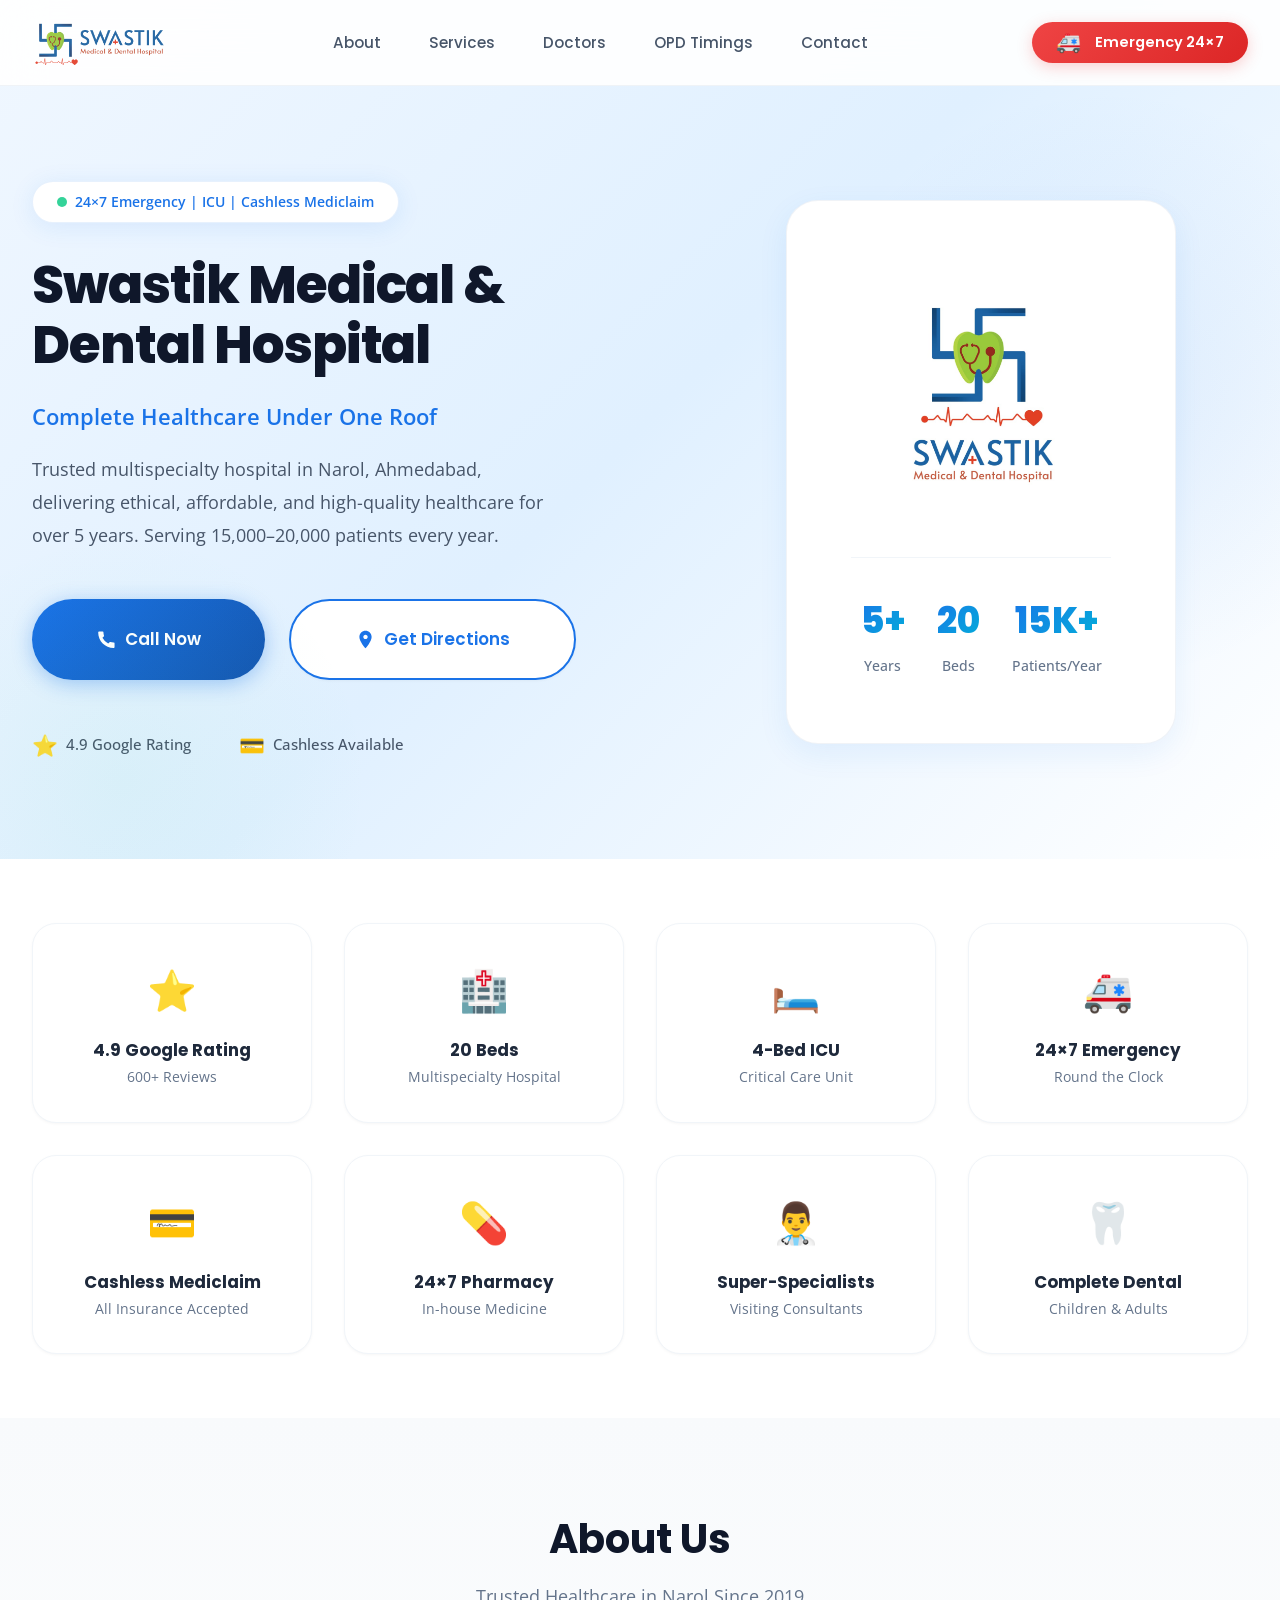
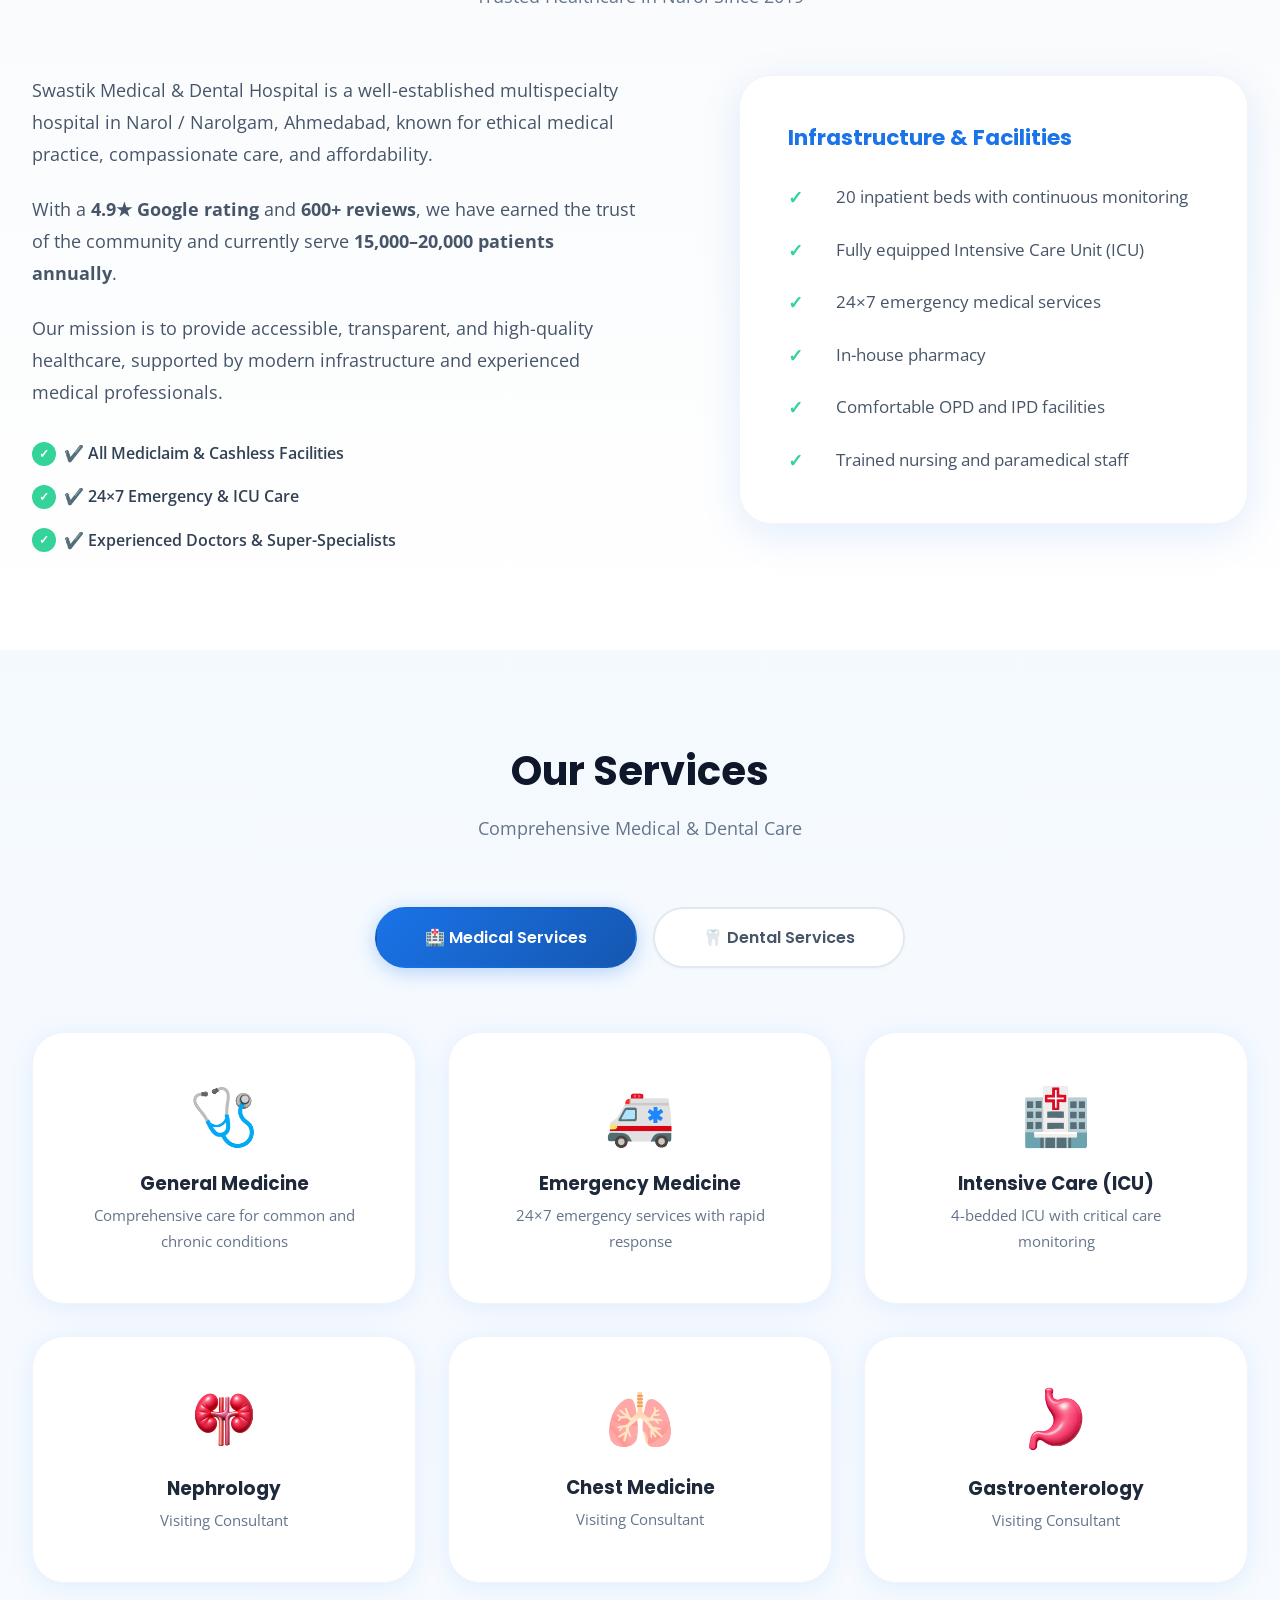
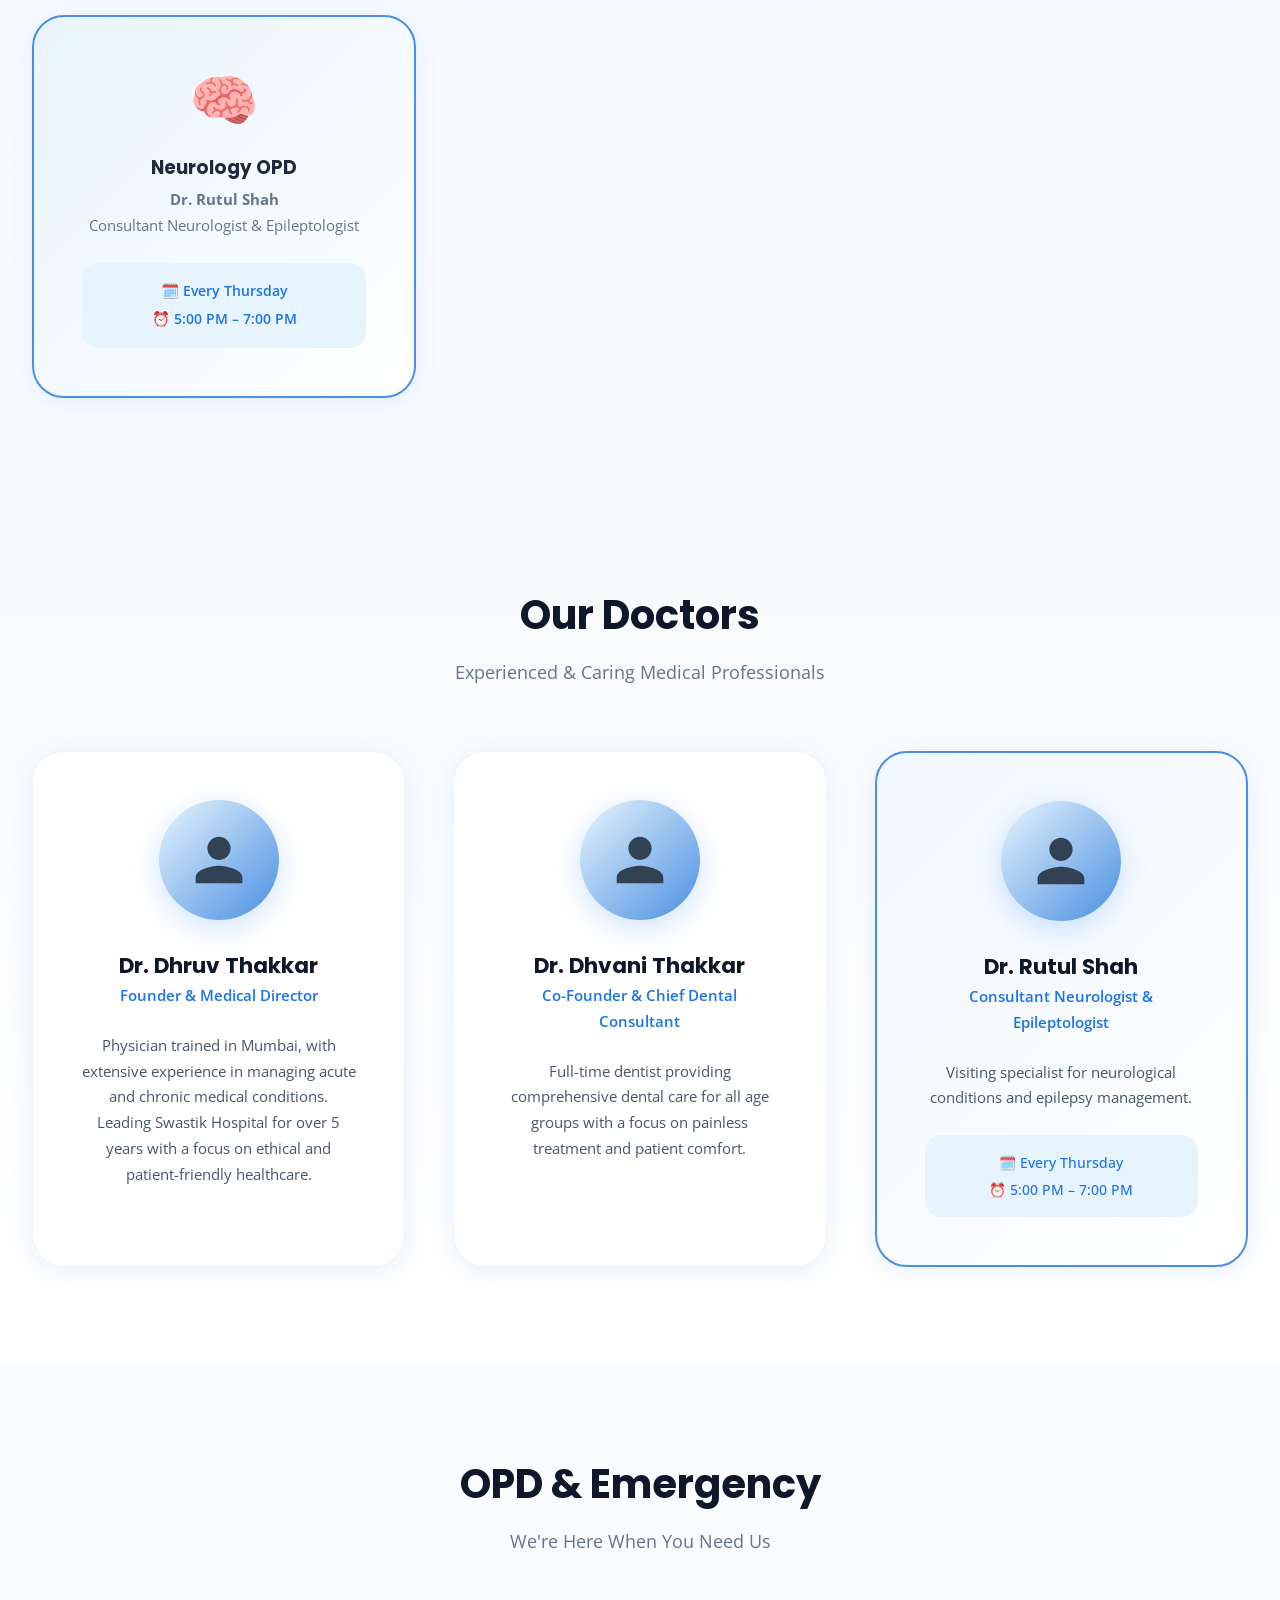
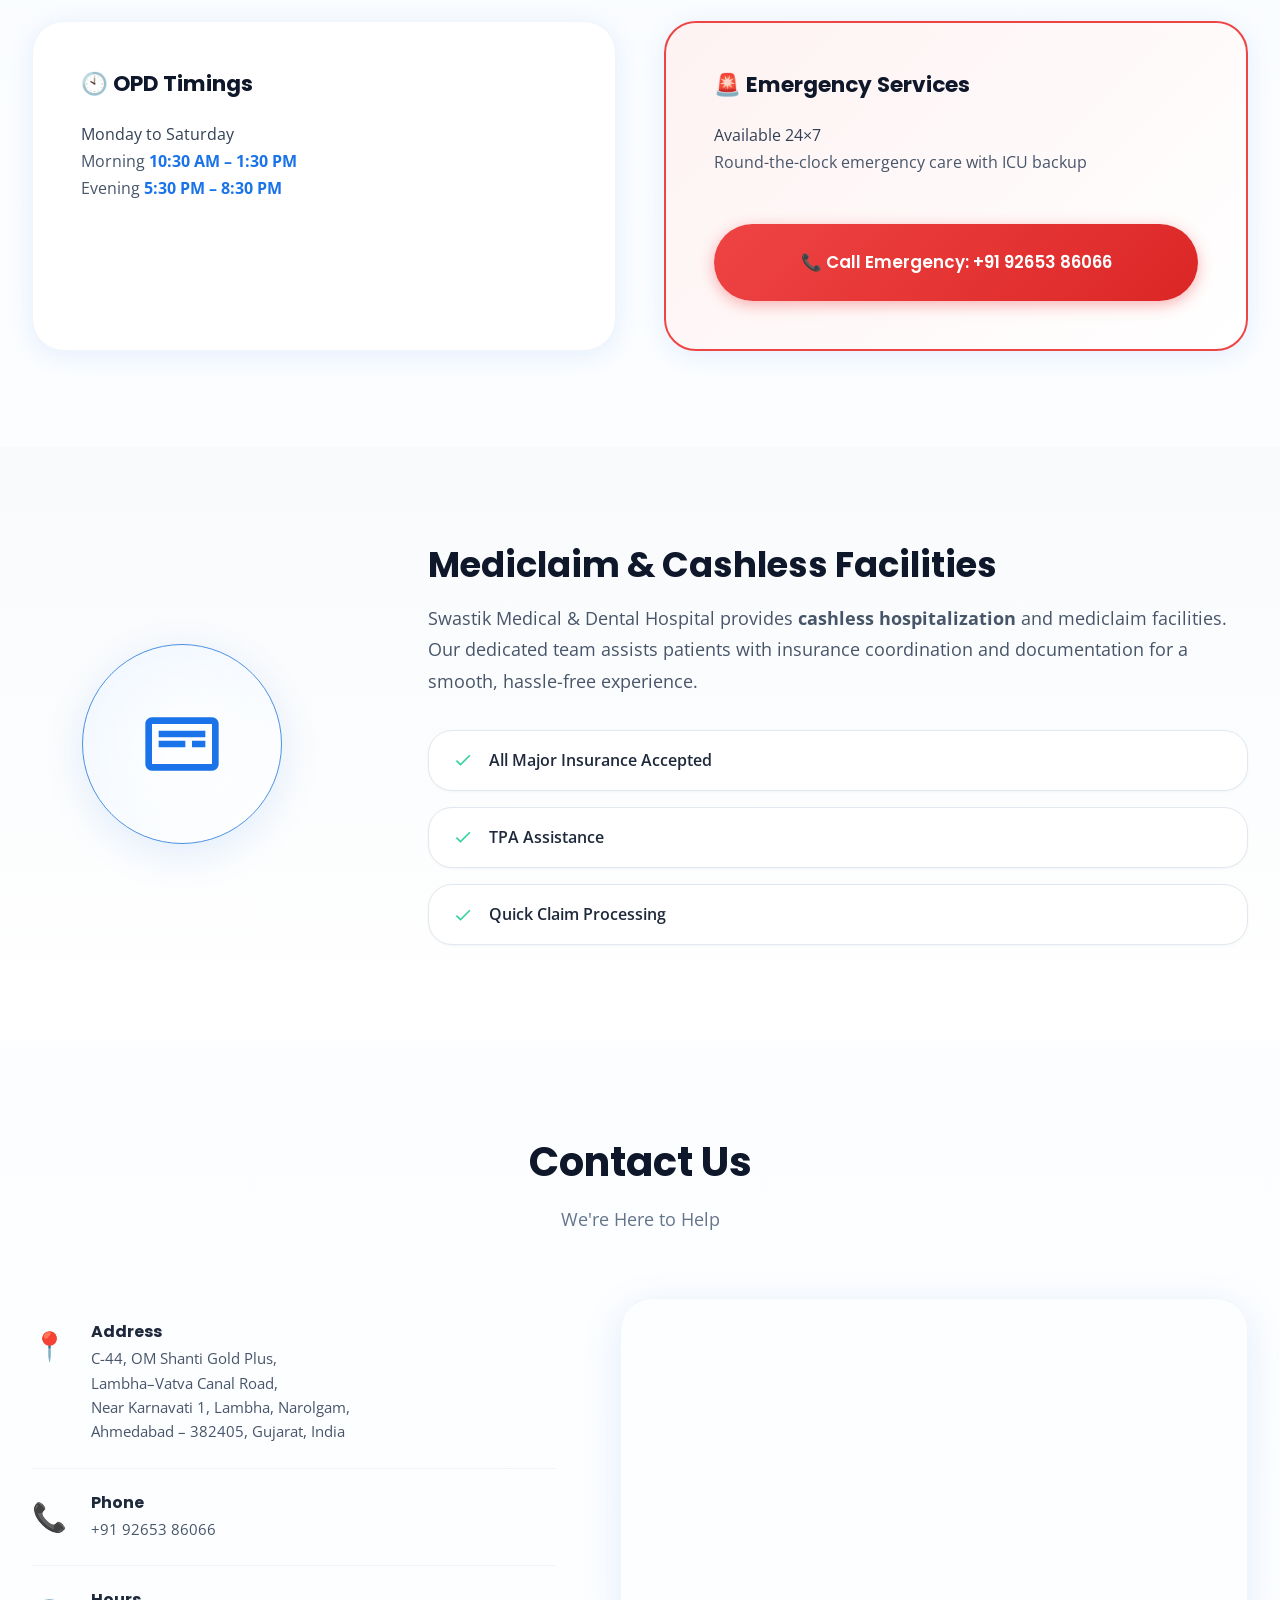
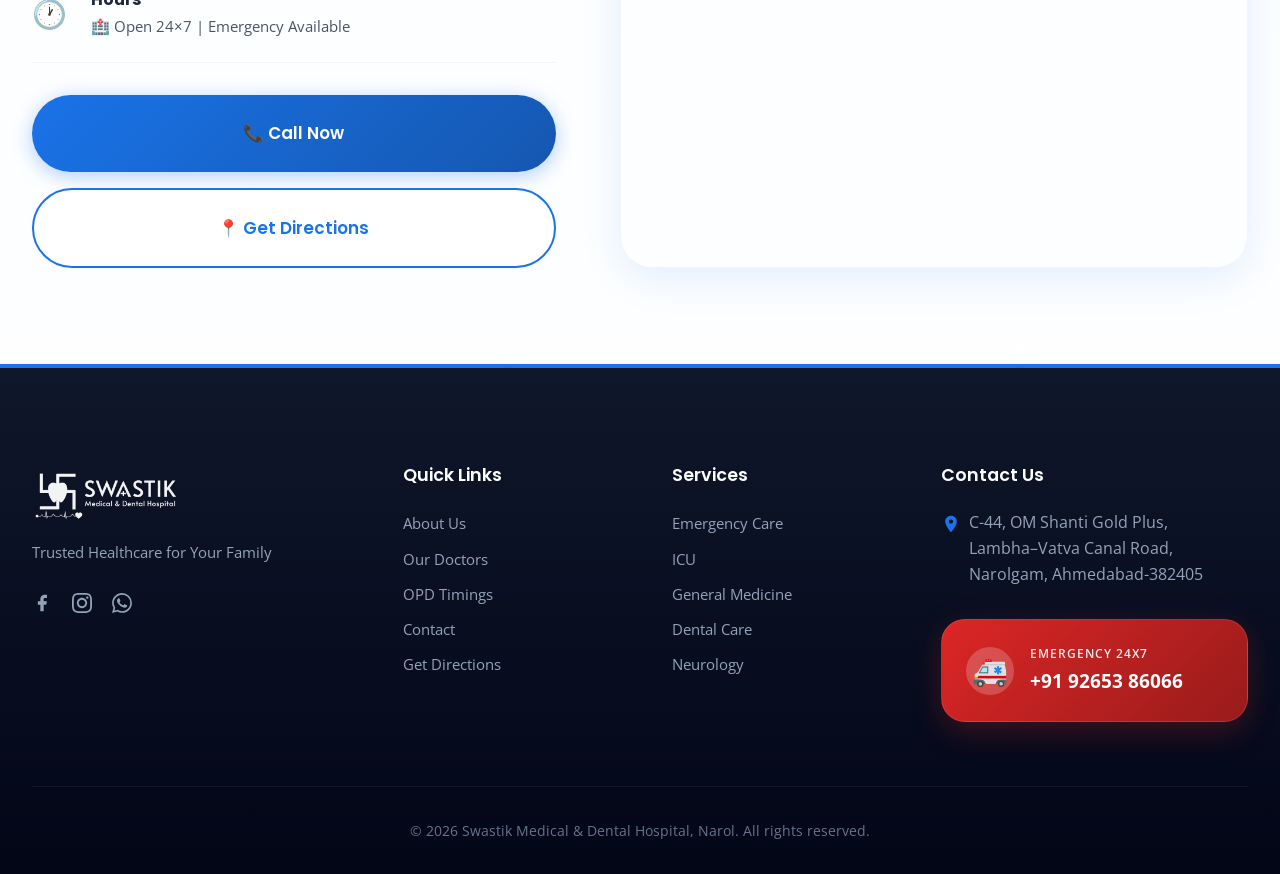
==== index.html @ f1e8c75f "feat: Initial deployment of Swastik Hospital website v1.0" ====
<!DOCTYPE html>
<html lang="en">

<head>
    <meta charset="UTF-8">
    <meta name="viewport" content="width=device-width, initial-scale=1.0, viewport-fit=cover">
    <meta name="description"
        content="Best multispecialty hospital in Narol, Ahmedabad offering 24×7 emergency, ICU, cashless mediclaim, and complete medical & dental services. Call now.">
    <meta name="keywords"
        content="hospital narol, multispecialty hospital ahmedabad, 24x7 emergency narol, ICU narol, dental hospital narol, swastik hospital, best hospital narolgam">
    <meta name="author" content="Swastik Medical & Dental Hospital">
    <meta name="robots" content="index, follow">
    <meta name="theme-color" content="#1E5AA8">
    <link rel="canonical" href="https://swastikhospitalnarol.com/">

    <!-- Open Graph -->
    <meta property="og:type" content="website">
    <meta property="og:url" content="https://swastikhospitalnarol.com/">
    <meta property="og:title" content="Swastik Medical & Dental Hospital Narol | 24×7 Emergency & Cashless Care">
    <meta property="og:description"
        content="Best multispecialty hospital in Narol, Ahmedabad offering 24×7 emergency, ICU, cashless mediclaim, and complete medical & dental services.">
    <meta property="og:image" content="https://swastikhospitalnarol.com/og-image.png">
    <meta property="og:image:width" content="1200">
    <meta property="og:image:height" content="630">
    <meta property="og:site_name" content="Swastik Hospital Narol">
    <meta property="og:locale" content="en_IN">

    <!-- Twitter Card -->
    <meta name="twitter:card" content="summary_large_image">
    <meta name="twitter:title" content="Swastik Medical & Dental Hospital Narol | 24×7 Emergency">
    <meta name="twitter:description"
        content="Trusted multispecialty hospital in Narol with ICU, emergency, dental care & cashless mediclaim.">
    <meta name="twitter:image" content="https://swastikhospitalnarol.com/og-image.png">

    <title>Swastik Medical & Dental Hospital Narol | 24×7 Emergency & Cashless Care</title>

    <!-- Structured Data -->
    <script type="application/ld+json">
    {
        "@context": "https://schema.org",
        "@type": "Hospital",
        "name": "Swastik Medical & Dental Hospital",
        "description": "Trusted multispecialty hospital in Narol, Ahmedabad offering 24×7 emergency, ICU care, and complete medical and dental treatment.",
        "url": "https://swastikhospitalnarol.com",
        "telephone": "+919265386066",
        "address": {
            "@type": "PostalAddress",
            "streetAddress": "C-44, OM Shanti Gold Plus, Lambha–Vatva Canal Road, Near Karnavati 1",
            "addressLocality": "Lambha, Narolgam",
            "addressRegion": "Gujarat",
            "postalCode": "382405",
            "addressCountry": "IN"
        },
        "geo": {
            "@type": "GeoCoordinates",
            "latitude": "22.9833",
            "longitude": "72.6167"
        },
        "openingHoursSpecification": [
            {
                "@type": "OpeningHoursSpecification",
                "dayOfWeek": ["Monday", "Tuesday", "Wednesday", "Thursday", "Friday", "Saturday"],
                "opens": "10:30",
                "closes": "13:30"
            },
            {
                "@type": "OpeningHoursSpecification",
                "dayOfWeek": ["Monday", "Tuesday", "Wednesday", "Thursday", "Friday", "Saturday"],
                "opens": "17:30",
                "closes": "20:30"
            }
        ],
        "medicalSpecialty": ["GeneralMedicine", "EmergencyMedicine", "Dentistry", "Neurology"],
        "aggregateRating": {
            "@type": "AggregateRating",
            "ratingValue": "4.9",
            "reviewCount": "600"
        }
    }
    </script>

    <link rel="preconnect" href="https://fonts.googleapis.com">
    <link rel="preconnect" href="https://fonts.gstatic.com" crossorigin>
    <link
        href="https://fonts.googleapis.com/css2?family=Poppins:wght@400;500;600;700;800&family=Open+Sans:wght@400;500;600&display=swap"
        rel="stylesheet">
    <link rel="stylesheet" href="styles.css">
    <link rel="manifest" href="manifest.json">
    <link rel="icon" type="image/png" href="/logo.png">
    <link rel="apple-touch-icon" href="/logo.png">
</head>

<body>
    <a href="#main-content" class="skip-link">Skip to main content</a>

    <!-- Header -->
    <header class="header" id="header">
        <div class="container header-content">
            <a href="#" class="logo" aria-label="Swastik Hospital Home">
                <img src="logo-transparent.png" alt="Swastik Medical & Dental Hospital" class="logo-img">
            </a>

            <nav class="nav" id="nav" aria-label="Main Navigation">
                <ul class="nav-list">
                    <li><a href="#about" class="nav-link">About</a></li>
                    <li><a href="#services" class="nav-link">Services</a></li>
                    <li><a href="#doctors" class="nav-link">Doctors</a></li>
                    <li><a href="#opd" class="nav-link">OPD Timings</a></li>
                    <li><a href="#contact" class="nav-link">Contact</a></li>
                </ul>
            </nav>

            <div class="header-controls">
                <a href="tel:+919265386066" class="btn btn-emergency-header">
                    <span class="btn-icon">🚑</span> Emergency 24×7
                </a>
                <button class="nav-toggle" aria-label="Menu" aria-expanded="false">
                    <span class="hamburger"></span>
                </button>
            </div>
        </div>
    </header>

    <main id="main-content">
        <!-- Hero Section -->
        <section class="hero">
            <div class="container hero-grid">
                <div class="hero-text-content">
                    <div class="hero-badge">
                        <span class="pulse-dot"></span>
                        <span>24×7 Emergency | ICU | Cashless Mediclaim</span>
                    </div>
                    <h1>Swastik Medical & Dental Hospital</h1>
                    <p class="hero-tagline">Complete Healthcare Under One Roof</p>
                    <p class="hero-lead">Trusted multispecialty hospital in Narol, Ahmedabad, delivering ethical,
                        affordable, and high-quality healthcare for over 5 years. Serving 15,000–20,000 patients every
                        year.</p>

                    <div class="hero-actions">
                        <a href="tel:+919265386066" class="btn btn-primary btn-lg">
                            <svg class="icon-svg" viewBox="0 0 24 24">
                                <path
                                    d="M20.01 15.38c-1.23 0-2.42-.2-3.53-.56a.977.977 0 00-1.01.24l-1.51 1.51a15.09 15.09 0 01-6.59-6.59l1.51-1.51a.977.977 0 00.24-1.01C8.74 6.37 8.54 5.18 8.54 3.95a1 1 0 00-1-1H3.5a1 1 0 00-1 1c0 9.75 7.95 17.7 17.7 17.7a1 1 0 001-1v-4.04a1 1 0 00-1-1.25z" />
                            </svg> Call Now
                        </a>
                        <a href="https://maps.google.com/?q=Swastik+Medical+Dental+Hospital+Narol+Ahmedabad"
                            target="_blank" class="btn btn-outline btn-lg">
                            <svg class="icon-svg" viewBox="0 0 24 24">
                                <path
                                    d="M12 2C8.13 2 5 5.13 5 9c0 5.25 7 13 7 13s7-7.75 7-13c0-3.87-3.13-7-7-7zm0 9.5c-1.38 0-2.5-1.12-2.5-2.5s1.12-2.5 2.5-2.5 2.5 1.12 2.5 2.5-1.12 2.5-2.5 2.5z" />
                            </svg> Get Directions
                        </a>
                    </div>

                    <div class="hero-trust-badges">
                        <div class="trust-badge">
                            <span class="badge-icon">⭐</span>
                            <span class="badge-text">4.9 Google Rating</span>
                        </div>
                        <div class="trust-badge">
                            <span class="badge-icon">💳</span>
                            <span class="badge-text">Cashless Available</span>
                        </div>
                    </div>
                </div>

                <div class="hero-visual">
                    <div class="hero-card">
                        <img src="logo.png" alt="Swastik Hospital Logo" class="hero-logo">
                        <div class="hero-stats">
                            <div class="stat-item">
                                <span class="stat-number">5+</span>
                                <span class="stat-label">Years</span>
                            </div>
                            <div class="stat-item">
                                <span class="stat-number">20</span>
                                <span class="stat-label">Beds</span>
                            </div>
                            <div class="stat-item">
                                <span class="stat-number">15K+</span>
                                <span class="stat-label">Patients/Year</span>
                            </div>
                        </div>
                    </div>
                </div>
            </div>
        </section>

        <!-- Highlights Section -->
        <section class="section highlights-section">
            <div class="container">
                <div class="highlights-grid">
                    <div class="highlight-card">
                        <span class="highlight-icon">⭐</span>
                        <h3>4.9 Google Rating</h3>
                        <p>600+ Reviews</p>
                    </div>
                    <div class="highlight-card">
                        <span class="highlight-icon">🏥</span>
                        <h3>20 Beds</h3>
                        <p>Multispecialty Hospital</p>
                    </div>
                    <div class="highlight-card">
                        <span class="highlight-icon">🛏️</span>
                        <h3>4-Bed ICU</h3>
                        <p>Critical Care Unit</p>
                    </div>
                    <div class="highlight-card">
                        <span class="highlight-icon">🚑</span>
                        <h3>24×7 Emergency</h3>
                        <p>Round the Clock</p>
                    </div>
                    <div class="highlight-card">
                        <span class="highlight-icon">💳</span>
                        <h3>Cashless Mediclaim</h3>
                        <p>All Insurance Accepted</p>
                    </div>
                    <div class="highlight-card">
                        <span class="highlight-icon">💊</span>
                        <h3>24×7 Pharmacy</h3>
                        <p>In-house Medicine</p>
                    </div>
                    <div class="highlight-card">
                        <span class="highlight-icon">👨‍⚕️</span>
                        <h3>Super-Specialists</h3>
                        <p>Visiting Consultants</p>
                    </div>
                    <div class="highlight-card">
                        <span class="highlight-icon">🦷</span>
                        <h3>Complete Dental</h3>
                        <p>Children & Adults</p>
                    </div>
                </div>
            </div>
        </section>

        <!-- About Section -->
        <section id="about" class="section section-alt">
            <div class="container">
                <div class="section-header">
                    <h2>About Us</h2>
                    <p>Trusted Healthcare in Narol Since 2019</p>
                </div>

                <div class="about-content">
                    <div class="about-text">
                        <p>Swastik Medical & Dental Hospital is a well-established multispecialty hospital in Narol /
                            Narolgam, Ahmedabad, known for ethical medical practice, compassionate care, and
                            affordability.</p>
                        <p>With a <strong>4.9★ Google rating</strong> and <strong>600+ reviews</strong>, we have earned
                            the trust of the community and currently serve <strong>15,000–20,000 patients
                                annually</strong>.</p>
                        <p>Our mission is to provide accessible, transparent, and high-quality healthcare, supported by
                            modern infrastructure and experienced medical professionals.</p>

                        <div class="about-checklist">
                            <div class="check-item">✔️ All Mediclaim & Cashless Facilities</div>
                            <div class="check-item">✔️ 24×7 Emergency & ICU Care</div>
                            <div class="check-item">✔️ Experienced Doctors & Super-Specialists</div>
                        </div>
                    </div>

                    <div class="about-facilities">
                        <h3>Infrastructure & Facilities</h3>
                        <ul class="facility-list">
                            <li>20 inpatient beds with continuous monitoring</li>
                            <li>Fully equipped Intensive Care Unit (ICU)</li>
                            <li>24×7 emergency medical services</li>
                            <li>In-house pharmacy</li>
                            <li>Comfortable OPD and IPD facilities</li>
                            <li>Trained nursing and paramedical staff</li>
                        </ul>
                    </div>
                </div>
            </div>
        </section>

        <!-- Services Section -->
        <section id="services" class="section">
            <div class="container">
                <div class="section-header">
                    <h2>Our Services</h2>
                    <p>Comprehensive Medical & Dental Care</p>
                </div>

                <div class="services-tabs">
                    <button class="tab-btn active" data-tab="medical">🏥 Medical Services</button>
                    <button class="tab-btn" data-tab="dental">🦷 Dental Services</button>
                </div>

                <div class="tab-content active" id="medical">
                    <div class="services-grid">
                        <div class="service-card">
                            <span class="service-icon">🩺</span>
                            <h4>General Medicine</h4>
                            <p>Comprehensive care for common and chronic conditions</p>
                        </div>
                        <div class="service-card">
                            <span class="service-icon">🚑</span>
                            <h4>Emergency Medicine</h4>
                            <p>24×7 emergency services with rapid response</p>
                        </div>
                        <div class="service-card">
                            <span class="service-icon">🏥</span>
                            <h4>Intensive Care (ICU)</h4>
                            <p>4-bedded ICU with critical care monitoring</p>
                        </div>
                        <div class="service-card">
                            <span class="service-icon"><img src="assets/kidney.png" alt="Kidney"
                                    class="emoji-icon"></span>
                            <h4>Nephrology</h4>
                            <p>Visiting Consultant</p>
                        </div>
                        <div class="service-card">
                            <span class="service-icon">🫁</span>
                            <h4>Chest Medicine</h4>
                            <p>Visiting Consultant</p>
                        </div>
                        <div class="service-card">
                            <span class="service-icon"><img src="assets/stomach.png" alt="Stomach"
                                    class="emoji-icon"></span>
                            <h4>Gastroenterology</h4>
                            <p>Visiting Consultant</p>
                        </div>
                        <div class="service-card service-card-featured">
                            <span class="service-icon">🧠</span>
                            <h4>Neurology OPD</h4>
                            <p><strong>Dr. Rutul Shah</strong><br>Consultant Neurologist & Epileptologist</p>
                            <div class="service-timing">
                                <span>🗓️ Every Thursday</span>
                                <span>⏰ 5:00 PM – 7:00 PM</span>
                            </div>
                        </div>
                    </div>
                </div>
            </div>
            </div>
            </div>
            </div>

            <div class="tab-content" id="dental">
                <div class="dental-intro">
                    <h3>Complete Dental Care Under One Roof</h3>
                    <p>Led by <strong>Dr. Dhvani Thakkar</strong>, co-owner and full-time dental consultant, we
                        provide comprehensive dental care for pediatric and adult patients.</p>
                </div>
                <div class="services-grid">
                    <div class="service-card">
                        <span class="service-icon">👶</span>
                        <h4>Pediatric Dentistry</h4>
                        <p>Gentle care for children's dental health</p>
                    </div>
                    <div class="service-card">
                        <span class="service-icon">🛡️</span>
                        <h4>Preventive Care</h4>
                        <p>Cleanings, sealants, and fluoride treatments</p>
                    </div>
                    <div class="service-card">
                        <span class="service-icon">🦷</span>
                        <h4>Dental Fillings</h4>
                        <p>Restorations for cavities and damage</p>
                    </div>
                    <div class="service-card">
                        <span class="service-icon">🔧</span>
                        <h4>Root Canal Treatment</h4>
                        <p>Painless endodontic procedures</p>
                    </div>
                    <div class="service-card">
                        <span class="service-icon">✨</span>
                        <h4>Cosmetic Dentistry</h4>
                        <p>Whitening and smile makeovers</p>
                    </div>
                    <div class="service-card">
                        <span class="service-icon">🏥</span>
                        <h4>Oral Surgery</h4>
                        <p>Minor surgical procedures</p>
                    </div>
                </div>
                <p class="dental-note">Our focus is on <strong>painless treatment</strong>, hygiene, and long-term
                    oral health.</p>
            </div>
            </div>
        </section>

        <!-- Doctors Section -->
        <section id="doctors" class="section section-alt">
            <div class="container">
                <div class="section-header">
                    <h2>Our Doctors</h2>
                    <p>Experienced & Caring Medical Professionals</p>
                </div>

                <div class="doctors-grid">
                    <div class="doctor-card">
                        <div class="doctor-avatar">
                            <svg class="icon-svg icon-svg-xl" viewBox="0 0 24 24">
                                <path
                                    d="M12 12c2.21 0 4-1.79 4-4s-1.79-4-4-4-4 1.79-4 4 1.79 4 4 4zm0 2c-2.67 0-8 1.34-8 4v2h16v-2c0-2.66-5.33-4-8-4z" />
                            </svg>
                        </div>
                        <h3>Dr. Dhruv Thakkar</h3>
                        <p class="doctor-role">Founder & Medical Director</p>
                        <p class="doctor-bio">Physician trained in Mumbai, with extensive experience in managing acute
                            and chronic medical conditions. Leading Swastik Hospital for over 5 years with a focus on
                            ethical and patient-friendly healthcare.</p>
                    </div>

                    <div class="doctor-card">
                        <div class="doctor-avatar">
                            <svg class="icon-svg icon-svg-xl" viewBox="0 0 24 24">
                                <path
                                    d="M12 12c2.21 0 4-1.79 4-4s-1.79-4-4-4-4 1.79-4 4 1.79 4 4 4zm0 2c-2.67 0-8 1.34-8 4v2h16v-2c0-2.66-5.33-4-8-4z" />
                            </svg>
                        </div>
                        <h3>Dr. Dhvani Thakkar</h3>
                        <p class="doctor-role">Co-Founder & Chief Dental Consultant</p>
                        <p class="doctor-bio">Full-time dentist providing comprehensive dental care for all age groups
                            with a focus on painless treatment and patient comfort.</p>
                    </div>

                    <div class="doctor-card doctor-card-visiting">
                        <div class="doctor-avatar">
                            <svg class="icon-svg icon-svg-xl" viewBox="0 0 24 24">
                                <path
                                    d="M12 12c2.21 0 4-1.79 4-4s-1.79-4-4-4-4 1.79-4 4 1.79 4 4 4zm0 2c-2.67 0-8 1.34-8 4v2h16v-2c0-2.66-5.33-4-8-4z" />
                            </svg>
                        </div>
                        <h3>Dr. Rutul Shah</h3>
                        <p class="doctor-role">Consultant Neurologist & Epileptologist</p>
                        <p class="doctor-bio">Visiting specialist for neurological conditions and epilepsy management.
                        </p>
                        <div class="doctor-schedule">
                            <span>🗓️ Every Thursday</span>
                            <span>⏰ 5:00 PM – 7:00 PM</span>
                        </div>
                    </div>
                </div>
            </div>
        </section>

        <!-- OPD Timings Section -->
        <section id="opd" class="section">
            <div class="container">
                <div class="section-header">
                    <h2>OPD & Emergency</h2>
                    <p>We're Here When You Need Us</p>
                </div>

                <div class="opd-grid">
                    <div class="opd-card">
                        <h3>🕙 OPD Timings</h3>
                        <p class="opd-days">Monday to Saturday</p>
                        <div class="opd-times">
                            <div class="time-slot">
                                <span class="time-label">Morning</span>
                                <span class="time-value">10:30 AM – 1:30 PM</span>
                            </div>
                            <div class="time-slot">
                                <span class="time-label">Evening</span>
                                <span class="time-value">5:30 PM – 8:30 PM</span>
                            </div>
                        </div>
                    </div>

                    <div class="opd-card emergency-card">
                        <h3>🚨 Emergency Services</h3>
                        <p class="emergency-text">Available 24×7</p>
                        <p class="emergency-note">Round-the-clock emergency care with ICU backup</p>
                        <a href="tel:+919265386066" class="btn btn-emergency btn-full">
                            📞 Call Emergency: +91 92653 86066
                        </a>
                    </div>
                </div>
            </div>
        </section>

        <!-- Mediclaim Section -->
        <section class="section section-alt">
            <div class="container">
                <div class="mediclaim-content">
                    <div class="mediclaim-visual">
                        <div class="mediclaim-icon-large">
                            <svg class="icon-svg" viewBox="0 0 24 24">
                                <path
                                    d="M21 4H3c-1.11 0-2 .89-2 2v12c0 1.11.89 2 2 2h18c1.11 0 2-.89 2-2V6c0-1.11-.89-2-2-2zm0 14H3V6h18v12zm-2-7h-4v2h4v-2zm-6 0H5v2h8v-2zM5 8h14v2H5V8z" />
                            </svg>
                        </div>
                    </div>
                    <div class="mediclaim-info">
                        <h2>Mediclaim & Cashless Facilities</h2>
                        <p>Swastik Medical & Dental Hospital provides <strong>cashless hospitalization</strong> and
                            mediclaim facilities. Our dedicated team assists patients with insurance coordination and
                            documentation for a smooth, hassle-free experience.</p>
                        <div class="mediclaim-badges">
                            <span class="badge">
                                <svg class="icon-svg" viewBox="0 0 24 24">
                                    <path d="M9 16.17L4.83 12l-1.42 1.41L9 19 21 7l-1.41-1.41z" />
                                </svg> All Major Insurance Accepted
                            </span>
                            <span class="badge">
                                <svg class="icon-svg" viewBox="0 0 24 24">
                                    <path d="M9 16.17L4.83 12l-1.42 1.41L9 19 21 7l-1.41-1.41z" />
                                </svg> TPA Assistance
                            </span>
                            <span class="badge">
                                <svg class="icon-svg" viewBox="0 0 24 24">
                                    <path d="M9 16.17L4.83 12l-1.42 1.41L9 19 21 7l-1.41-1.41z" />
                                </svg> Quick Claim Processing
                            </span>
                        </div>
                    </div>
                </div>
            </div>
        </section>

        <!-- Contact Section -->
        <section id="contact" class="section">
            <div class="container">
                <div class="section-header">
                    <h2>Contact Us</h2>
                    <p>We're Here to Help</p>
                </div>

                <div class="contact-grid">
                    <div class="contact-info">
                        <div class="contact-item">
                            <span class="contact-icon">📍</span>
                            <div>
                                <h4>Address</h4>
                                <p>C-44, OM Shanti Gold Plus,<br>
                                    Lambha–Vatva Canal Road,<br>
                                    Near Karnavati 1, Lambha, Narolgam,<br>
                                    Ahmedabad – 382405, Gujarat, India</p>
                            </div>
                        </div>

                        <div class="contact-item">
                            <span class="contact-icon">📞</span>
                            <div>
                                <h4>Phone</h4>
                                <p><a href="tel:+919265386066">+91 92653 86066</a></p>
                            </div>
                        </div>

                        <div class="contact-item">
                            <span class="contact-icon">🕐</span>
                            <div>
                                <h4>Hours</h4>
                                <p>🏥 Open 24×7 | Emergency Available</p>
                            </div>
                        </div>

                        <div class="contact-actions">
                            <a href="tel:+919265386066" class="btn btn-primary btn-lg btn-full">
                                📞 Call Now
                            </a>
                            <a href="https://maps.google.com/?q=Swastik+Medical+Dental+Hospital+Narol+Ahmedabad"
                                target="_blank" class="btn btn-outline btn-lg btn-full">
                                📍 Get Directions
                            </a>
                        </div>
                    </div>

                    <div class="contact-map">
                        <iframe
                            src="https://www.google.com/maps/embed?pb=!1m18!1m12!1m3!1d3673.5!2d72.6167!3d22.9833!2m3!1f0!2f0!3f0!3m2!1i1024!2i768!4f13.1!3m3!1m2!1s0x0%3A0x0!2sSwastik+Medical+Dental+Hospital!5e0!3m2!1sen!2sin!4v1600000000000"
                            width="100%" height="400" style="border:0; border-radius: 16px;" allowfullscreen=""
                            loading="lazy" title="Swastik Hospital Location">
                        </iframe>
                    </div>
                </div>
            </div>
        </section>
    </main>

    <!-- Footer -->
    <footer class="footer">
        <div class="container">
            <div class="footer-content">
                <div class="footer-brand">
                    <img src="logo-transparent.png" alt="Swastik Hospital" class="footer-logo">
                    <p>Trusted Healthcare for Your Family</p>
                    <div class="footer-socials">
                        <a href="#" aria-label="Facebook" class="social-link">
                            <svg class="icon-svg" viewBox="0 0 24 24">
                                <path d="M18 2h-3a5 5 0 00-5 5v3H7v4h3v8h4v-8h3l1-4h-4V7a1 1 0 011-1h3z" />
                            </svg>
                        </a>
                        <a href="#" aria-label="Instagram" class="social-link">
                            <svg class="icon-svg" viewBox="0 0 24 24">
                                <path
                                    d="M12 2.163c3.204 0 3.584.012 4.85.07 3.252.148 4.771 1.691 4.919 4.919.058 1.265.069 1.645.069 4.849 0 3.205-.012 3.584-.069 4.849-.149 3.225-1.664 4.771-4.919 4.919-1.266.058-1.644.07-4.85.07-3.204 0-3.584-.012-4.849-.07-3.26-.149-4.771-1.699-4.919-4.92-.058-1.265-.07-1.644-.07-4.849 0-3.204.013-3.583.07-4.849.149-3.227 1.664-4.771 4.919-4.919 1.266-.057 1.645-.069 4.849-.069zm0-2.163c-3.259 0-3.667.014-4.947.072-4.358.2-6.78 2.618-6.98 6.98-.059 1.281-.073 1.689-.073 4.948 0 3.259.014 3.668.072 4.948.2 4.358 2.618 6.78 6.98 6.98 1.281.058 1.689.072 4.948.072 3.259 0 3.668-.014 4.948-.072 4.354-.2 6.782-2.618 6.979-6.98.059-1.28.073-1.689.073-4.948 0-3.259-.014-3.667-.072-4.947-.196-4.354-2.617-6.78-6.979-6.98-1.281-.059-1.69-.073-4.949-.073zm0 5.838c-3.403 0-6.162 2.759-6.162 6.162s2.759 6.163 6.162 6.163 6.162-2.759 6.162-6.163c0-3.403-2.759-6.162-6.162-6.162zm0 10.162c-2.209 0-4-1.79-4-4 0-2.209 1.791-4 4-4s4 1.791 4 4c0 2.21-1.791 4-4 4zm6.406-11.845c-.796 0-1.441.645-1.441 1.44s.645 1.44 1.441 1.44c.795 0 1.439-.645 1.439-1.44s-.644-1.44-1.439-1.44z" />
                            </svg>
                        </a>
                        <a href="#" aria-label="WhatsApp" class="social-link">
                            <svg class="icon-svg" viewBox="0 0 24 24">
                                <path
                                    d="M17.472 14.382c-.297-.149-1.758-.867-2.03-.967-.273-.099-.471-.148-.67.15-.197.297-.767.966-.94 1.164-.173.199-.347.223-.644.075-.297-.15-1.255-.463-2.39-1.475-.883-.788-1.48-1.761-1.653-2.059-.173-.297-.018-.458.13-.606.134-.133.298-.347.446-.52.149-.174.198-.298.298-.497.099-.198.05-.371-.025-.52-.075-.149-.669-1.612-.916-2.207-.242-.579-.487-.5-.669-.51-.173-.008-.371-.01-.57-.01-.198 0-.52.074-.792.372-.272.297-1.04 1.016-1.04 2.479 0 1.462 1.065 2.875 1.213 3.074.149.198 2.096 3.2 5.077 4.487.709.306 1.262.489 1.694.625.712.227 1.36.195 1.871.118.571-.085 1.758-.719 2.006-1.413.248-.694.248-1.289.173-1.413-.074-.124-.272-.198-.57-.347m-5.421 7.403h-.004a9.87 9.87 0 01-5.031-1.378l-.361-.214-3.741.982.998-3.648-.235-.374a9.86 9.86 0 01-1.51-5.26c.001-5.45 4.436-9.884 9.888-9.884 2.64 0 5.122 1.03 6.988 2.898a9.825 9.825 0 012.893 6.994c-.003 5.45-4.437 9.884-9.885 9.884m8.413-18.297A11.815 11.815 0 0012.05 0C5.495 0 .16 5.335.157 11.892c0 2.096.547 4.142 1.588 5.945L.057 24l6.305-1.654a11.882 11.882 0 005.683 1.448h.005c6.554 0 11.89-5.335 11.893-11.893a11.821 11.821 0 00-3.48-8.413z" />
                            </svg>
                        </a>
                    </div>
                </div>

                <div class="footer-links">
                    <h4 class="footer-heading">Quick Links <span class="accordion-toggle">+</span></h4>
                    <ul class="footer-list">
                        <li><a href="#about">About Us</a></li>
                        <li><a href="#doctors">Our Doctors</a></li>
                        <li><a href="#opd">OPD Timings</a></li>
                        <li><a href="#contact">Contact</a></li>
                        <li><a href="https://maps.google.com/?q=Swastik+Medical+Dental+Hospital+Narol+Ahmedabad"
                                target="_blank">Get Directions</a></li>
                    </ul>
                </div>

                <div class="footer-services">
                    <h4 class="footer-heading">Services <span class="accordion-toggle">+</span></h4>
                    <ul class="footer-list">
                        <li><a href="#opd">Emergency Care</a></li>
                        <li><a href="#about">ICU</a></li>
                        <li><a href="#services">General Medicine</a></li>
                        <li><a href="#services">Dental Care</a></li>
                        <li><a href="#services">Neurology</a></li>
                    </ul>
                </div>

                <div class="footer-contact-col">
                    <h4 class="footer-heading">Contact Us</h4>
                    <address class="footer-address">
                        <svg class="icon-svg" viewBox="0 0 24 24">
                            <path
                                d="M12 2C8.13 2 5 5.13 5 9c0 5.25 7 13 7 13s7-7.75 7-13c0-3.87-3.13-7-7-7zm0 9.5c-1.38 0-2.5-1.12-2.5-2.5s1.12-2.5 2.5-2.5 2.5 1.12 2.5 2.5-1.12 2.5-2.5 2.5z" />
                        </svg>
                        <span>
                            C-44, OM Shanti Gold Plus,<br>
                            Lambha–Vatva Canal Road,<br>
                            Narolgam, Ahmedabad-382405
                        </span>
                    </address>

                    <div class="footer-emergency-card">
                        <div class="emergency-icon-footer">
                            <span style="font-size: 1.8rem;">🚑</span>
                        </div>
                        <div class="emergency-text-footer">
                            <span class="emergency-label">Emergency 24x7</span>
                            <a href="tel:+919265386066" class="emergency-link">+91 92653 86066</a>
                        </div>
                    </div>
                </div>
            </div>

            <div class="footer-bottom">
                <p>© 2026 Swastik Medical & Dental Hospital, Narol. All rights reserved.</p>
            </div>
        </div>
    </footer>

    <!-- Mobile Action Bar -->
    <div class="mobile-actions">
        <div class="action-buttons">
            <a href="tel:+919265386066" class="action-btn action-btn-call">
                <svg class="icon-svg" viewBox="0 0 24 24">
                    <path
                        d="M20.01 15.38c-1.23 0-2.42-.2-3.53-.56a.977.977 0 00-1.01.24l-1.51 1.51a15.09 15.09 0 01-6.59-6.59l1.51-1.51a.977.977 0 00.24-1.01C8.74 6.37 8.54 5.18 8.54 3.95a1 1 0 00-1-1H3.5a1 1 0 00-1 1c0 9.75 7.95 17.7 17.7 17.7a1 1 0 001-1v-4.04a1 1 0 00-1-1.25z" />
                </svg> Call
            </a>
            <a href="https://maps.google.com/?q=Swastik+Medical+Dental+Hospital+Narol+Ahmedabad" target="_blank"
                class="action-btn action-btn-directions">
                <svg class="icon-svg" viewBox="0 0 24 24">
                    <path
                        d="M12 2C8.13 2 5 5.13 5 9c0 5.25 7 13 7 13s7-7.75 7-13c0-3.87-3.13-7-7-7zm0 9.5c-1.38 0-2.5-1.12-2.5-2.5s1.12-2.5 2.5-2.5 2.5 1.12 2.5 2.5-1.12 2.5-2.5 2.5z" />
                </svg> Directions
            </a>
            <a href="tel:+919265386066" class="action-btn action-btn-emergency">
                <span class="icon">🚑</span> Emergency
            </a>
        </div>
    </div>

    <script src="script.js"></script>
</body>

</html>
---- styles.css ----
/* ===== ProHealth-Inspired Design System ===== */
:root {
    /* Primary Colors - Soft Blue Medical Theme */
    --primary: #1A73E8;
    --primary-light: #4A90E2;
    --primary-dark: #1557B0;
    --primary-bg: #E8F4FD;
    --primary-soft: #F0F7FF;

    /* Accent Colors */
    --accent: #00B4D8;
    --accent-green: #34D399;
    --accent-red: #EF4444;
    --accent-orange: #F59E0B;

    /* Neutrals */
    --white: #FFFFFF;
    --gray-50: #F8FAFC;
    --gray-100: #F1F5F9;
    --gray-200: #E2E8F0;
    --gray-300: #CBD5E1;
    --gray-400: #94A3B8;
    --gray-500: #64748B;
    --gray-600: #475569;
    --gray-700: #334155;
    --gray-800: #1E293B;
    --gray-900: #0F172A;

    /* Typography */
    --font-heading: 'Poppins', sans-serif;
    --font-body: 'Open Sans', sans-serif;

    /* Spacing */
    --space-xs: 0.25rem;
    --space-sm: 0.5rem;
    --space-md: 1rem;
    --space-lg: 1.5rem;
    --space-xl: 2rem;
    --space-2xl: 3rem;
    --space-3xl: 4rem;
    --space-4xl: 6rem;

    /* Shadows - Softer, more elegant */
    --shadow-sm: 0 1px 3px rgba(0, 0, 0, 0.04);
    --shadow-md: 0 4px 20px rgba(26, 115, 232, 0.08);
    --shadow-lg: 0 10px 40px rgba(26, 115, 232, 0.12);
    --shadow-xl: 0 20px 60px rgba(26, 115, 232, 0.15);
    --shadow-card: 0 4px 25px rgba(26, 115, 232, 0.1);
    --shadow-hover: 0 12px 40px rgba(26, 115, 232, 0.18);
    --shadow-float: 0 10px 30px rgba(26, 115, 232, 0.08);
    /* Lighter, more premium */

    /* Border Radius - More rounded */
    --radius-sm: 8px;
    --radius-md: 16px;
    --radius-lg: 24px;
    --radius-xl: 32px;
    --radius-full: 9999px;

    /* Transitions */
    --transition-fast: 0.15s ease;
    --transition-base: 0.3s cubic-bezier(0.4, 0, 0.2, 1);
    --transition-slow: 0.5s cubic-bezier(0.4, 0, 0.2, 1);
}

/* ===== Base Reset ===== */
*,
*::before,
*::after {
    box-sizing: border-box;
    margin: 0;
    padding: 0;
}

html {
    scroll-behavior: smooth;
    scroll-padding-top: 100px;
}

body {
    font-family: var(--font-body);
    font-size: 16px;
    line-height: 1.7;
    color: var(--gray-700);
    background: linear-gradient(180deg, var(--primary-soft) 0%, var(--white) 100%);
    -webkit-font-smoothing: antialiased;
    -moz-osx-font-smoothing: grayscale;
}

h1,
h2,
h3,
h4,
h5,
h6 {
    font-family: var(--font-heading);
    font-weight: 700;
    color: var(--gray-900);
    line-height: 1.25;
}

a {
    color: var(--primary);
    text-decoration: none;
    transition: color var(--transition-fast);
}

a:hover {
    color: var(--primary-dark);
}

img {
    max-width: 100%;
    height: auto;
    display: block;
}

/* SVG Icon Utility */
.icon-svg {
    width: 1.25em;
    height: 1.25em;
    fill: currentColor;
    display: inline-block;
    vertical-align: middle;
    flex-shrink: 0;
}

ul {
    list-style: none;
}

/* ===== Utility Classes ===== */
.container {
    width: 100%;
    max-width: 1280px;
    margin: 0 auto;
    padding: 0 var(--space-xl);
}

.skip-link {
    position: absolute;
    top: -100px;
    left: 50%;
    transform: translateX(-50%);
    background: var(--primary);
    color: white;
    padding: var(--space-sm) var(--space-lg);
    border-radius: var(--radius-md);
    z-index: 9999;
}

.skip-link:focus {
    top: var(--space-md);
    color: white;
}

/* ===== Buttons - Modern Pill Style ===== */
.btn {
    display: inline-flex;
    align-items: center;
    justify-content: center;
    gap: var(--space-sm);
    padding: var(--space-md) var(--space-2xl);
    font-family: var(--font-heading);
    font-size: 0.95rem;
    font-weight: 600;
    border: none;
    border-radius: var(--radius-full);
    cursor: pointer;
    transition: all var(--transition-base);
    text-decoration: none;
    position: relative;
    overflow: hidden;
}

.btn::before {
    content: '';
    position: absolute;
    top: 0;
    left: -100%;
    width: 100%;
    height: 100%;
    background: linear-gradient(90deg, transparent, rgba(255, 255, 255, 0.2), transparent);
    transition: left 0.5s;
}

.btn:hover::before {
    left: 100%;
}

.btn-primary {
    background: linear-gradient(135deg, var(--primary) 0%, var(--primary-dark) 100%);
    color: white;
    box-shadow: 0 4px 20px rgba(26, 115, 232, 0.35);
}

.btn-primary:hover {
    transform: translateY(-3px);
    box-shadow: 0 8px 30px rgba(26, 115, 232, 0.45);
    color: white;
}

.btn-outline {
    background: white;
    color: var(--primary);
    border: 2px solid var(--primary);
    box-shadow: var(--shadow-sm);
}

.btn-outline:hover {
    background: var(--primary);
    color: white;
    transform: translateY(-3px);
}

.btn-emergency {
    background: linear-gradient(135deg, var(--accent-red), #DC2626);
    color: white;
    box-shadow: 0 4px 20px rgba(239, 68, 68, 0.35);
}

.btn-emergency:hover {
    transform: translateY(-3px);
    box-shadow: 0 8px 30px rgba(239, 68, 68, 0.45);
    color: white;
}

.btn-lg {
    padding: var(--space-lg) var(--space-3xl);
    font-size: 1.05rem;
}

.btn-full {
    width: 100%;
}

/* ===== Header - Clean & Modern ===== */
.header {
    position: fixed;
    top: 0;
    left: 0;
    right: 0;
    background: rgba(255, 255, 255, 0.9);
    backdrop-filter: blur(20px);
    -webkit-backdrop-filter: blur(20px);
    z-index: 1000;
    border-bottom: 1px solid rgba(226, 232, 240, 0.5);
    transition: all var(--transition-base);
}

.header.scrolled {
    box-shadow: var(--shadow-lg);
    background: rgba(255, 255, 255, 0.98);
}

.header-content {
    display: flex;
    align-items: center;
    justify-content: space-between;
    height: 85px;
}

.logo {
    display: flex;
    align-items: center;
}

.logo-img {
    height: 55px;
    width: auto;
    transition: transform var(--transition-base);
}

.logo:hover .logo-img {
    transform: scale(1.02);
}

.nav-list {
    display: flex;
    gap: var(--space-xl);
}

.nav-link {
    font-family: var(--font-heading);
    font-weight: 500;
    font-size: 0.95rem;
    color: var(--gray-600);
    padding: var(--space-md) var(--space-sm);
    position: relative;
    transition: color var(--transition-base);
}

.nav-link::after {
    content: '';
    position: absolute;
    bottom: 0;
    left: 50%;
    transform: translateX(-50%);
    width: 0;
    height: 3px;
    background: linear-gradient(90deg, var(--primary), var(--accent));
    border-radius: var(--radius-full);
    transition: width var(--transition-base);
}

.nav-link:hover,
.nav-link.active {
    color: var(--primary);
}

.nav-link:hover::after,
.nav-link.active::after {
    width: 30px;
}

.header-controls {
    display: flex;
    align-items: center;
    gap: var(--space-md);
}

.btn-emergency-header {
    background: linear-gradient(135deg, var(--accent-red), #DC2626);
    color: white;
    padding: var(--space-sm) var(--space-lg);
    border-radius: var(--radius-full);
    font-family: var(--font-heading);
    font-weight: 600;
    font-size: 0.9rem;
    display: flex;
    align-items: center;
    gap: var(--space-sm);
    box-shadow: 0 4px 15px rgba(239, 68, 68, 0.25);
    transition: all var(--transition-base);
}

.btn-emergency-header:hover {
    transform: translateY(-2px) scale(1.02);
    box-shadow: 0 6px 25px rgba(239, 68, 68, 0.35);
    color: white;
}

.nav-toggle {
    display: none;
    background: none;
    border: none;
    cursor: pointer;
    padding: var(--space-sm);
}

.hamburger {
    display: block;
    width: 24px;
    height: 2px;
    background: var(--gray-700);
    position: relative;
    transition: all var(--transition-fast);
}

.hamburger::before,
.hamburger::after {
    content: '';
    position: absolute;
    width: 24px;
    height: 2px;
    background: var(--gray-700);
    left: 0;
    transition: all var(--transition-fast);
}

.hamburger::before {
    top: -7px;
}

.hamburger::after {
    bottom: -7px;
}

/* ===== Hero Section - ProHealth Style ===== */
.hero {
    padding: calc(85px + var(--space-4xl)) 0 var(--space-4xl);
    background: linear-gradient(135deg, var(--primary-soft) 0%, #E0F0FF 50%, var(--white) 100%);
    position: relative;
    overflow: hidden;
    min-height: 90vh;
}

.hero::before {
    content: '';
    position: absolute;
    top: 10%;
    right: -10%;
    width: 600px;
    height: 600px;
    background: radial-gradient(circle, rgba(26, 115, 232, 0.08) 0%, transparent 70%);
    pointer-events: none;
}

.hero::after {
    content: '';
    position: absolute;
    bottom: -20%;
    left: -10%;
    width: 500px;
    height: 500px;
    background: radial-gradient(circle, rgba(52, 211, 153, 0.06) 0%, transparent 70%);
    pointer-events: none;
}

.hero-grid {
    display: grid;
    grid-template-columns: 1.1fr 1fr;
    gap: var(--space-4xl);
    align-items: center;
}

.hero-badge {
    display: inline-flex;
    align-items: center;
    gap: var(--space-sm);
    background: white;
    padding: var(--space-sm) var(--space-lg);
    border-radius: var(--radius-full);
    font-size: 0.9rem;
    font-weight: 600;
    color: var(--primary);
    box-shadow: var(--shadow-card);
    margin-bottom: var(--space-xl);
    border: 1px solid rgba(26, 115, 232, 0.1);
}

.pulse-dot {
    width: 10px;
    height: 10px;
    background: var(--accent-green);
    border-radius: 50%;
    animation: pulse 2s infinite;
    box-shadow: 0 0 0 0 rgba(52, 211, 153, 0.5);
}

@keyframes pulse {
    0% {
        transform: scale(1);
        box-shadow: 0 0 0 0 rgba(52, 211, 153, 0.5);
    }

    70% {
        transform: scale(1.1);
        box-shadow: 0 0 0 10px rgba(52, 211, 153, 0);
    }

    100% {
        transform: scale(1);
        box-shadow: 0 0 0 0 rgba(52, 211, 153, 0);
    }
}

.hero h1 {
    font-size: 3.25rem;
    font-weight: 800;
    color: var(--gray-900);
    margin-bottom: var(--space-lg);
    line-height: 1.15;
    letter-spacing: -0.02em;
}

.hero h1 span {
    color: var(--primary);
}

.hero-tagline {
    font-size: 1.35rem;
    color: var(--primary);
    font-weight: 600;
    margin-bottom: var(--space-md);
}

.hero-lead {
    font-size: 1.15rem;
    color: var(--gray-600);
    margin-bottom: var(--space-2xl);
    max-width: 520px;
    line-height: 1.8;
}

.hero-actions {
    display: flex;
    gap: var(--space-lg);
    margin-bottom: var(--space-2xl);
}

.hero-trust-badges {
    display: flex;
    gap: var(--space-2xl);
}

.trust-badge {
    display: flex;
    align-items: center;
    gap: var(--space-sm);
    font-size: 0.95rem;
    color: var(--gray-600);
    font-weight: 500;
}

.badge-icon {
    font-size: 1.3rem;
}

.hero-visual {
    display: flex;
    justify-content: center;
    position: relative;
}

.hero-card {
    background: white;
    border-radius: var(--radius-xl);
    padding: var(--space-3xl);
    box-shadow: var(--shadow-float);
    text-align: center;
    position: relative;
    border: 1px solid rgba(226, 232, 240, 0.5);
}

.hero-card::before {
    content: '';
    position: absolute;
    top: -2px;
    left: -2px;
    right: -2px;
    bottom: -2px;
    background: linear-gradient(135deg, rgba(26, 115, 232, 0.2), rgba(52, 211, 153, 0.2));
    border-radius: var(--radius-xl);
    z-index: -1;
    opacity: 0;
    transition: opacity var(--transition-base);
}

.hero-card:hover::before {
    opacity: 1;
}

.hero-logo {
    width: 260px;
    height: auto;
    margin: 0 auto var(--space-xl);
}

.hero-stats {
    display: flex;
    gap: var(--space-xl);
    justify-content: center;
    padding-top: var(--space-xl);
    border-top: 1px solid var(--gray-100);
}

.stat-item {
    text-align: center;
}

.stat-number {
    display: block;
    font-family: var(--font-heading);
    font-size: 2.25rem;
    font-weight: 800;
    background: linear-gradient(135deg, var(--primary), var(--accent));
    -webkit-background-clip: text;
    -webkit-text-fill-color: transparent;
    background-clip: text;
}

.stat-label {
    font-size: 0.85rem;
    color: var(--gray-500);
    font-weight: 500;
}

/* ===== Sections ===== */
.section {
    padding: var(--space-4xl) 0;
    position: relative;
}

.section-alt {
    background: linear-gradient(180deg, var(--gray-50) 0%, var(--white) 100%);
}

.section-blue {
    background: linear-gradient(135deg, var(--primary-soft) 0%, #E0F0FF 100%);
}

.section-header {
    text-align: center;
    margin-bottom: var(--space-3xl);
}

.section-label {
    display: inline-block;
    font-size: 0.85rem;
    font-weight: 700;
    color: var(--primary);
    text-transform: uppercase;
    letter-spacing: 0.1em;
    margin-bottom: var(--space-md);
    background: var(--primary-bg);
    padding: var(--space-sm) var(--space-lg);
    border-radius: var(--radius-full);
}

.section-header h2 {
    font-size: 2.5rem;
    margin-bottom: var(--space-md);
    color: var(--gray-900);
}

.section-header p {
    font-size: 1.15rem;
    color: var(--gray-500);
    max-width: 600px;
    margin: 0 auto;
}

/* ===== Highlights Section - Floating Cards ===== */
.highlights-section {
    background: var(--white);
    padding: var(--space-3xl) 0;
    position: relative;
}

.highlights-grid {
    display: grid;
    grid-template-columns: repeat(4, 1fr);
    gap: var(--space-xl);
}

.highlight-card {
    background: white;
    padding: var(--space-xl);
    border-radius: var(--radius-lg);
    text-align: center;
    transition: all var(--transition-base);
    border: 1px solid var(--gray-100);
    box-shadow: var(--shadow-sm);
    position: relative;
    overflow: hidden;
}

.highlight-card::before {
    content: '';
    position: absolute;
    top: 0;
    left: 0;
    width: 100%;
    height: 4px;
    background: linear-gradient(90deg, var(--primary), var(--accent));
    opacity: 0;
    transition: opacity var(--transition-base);
}

.highlight-card:hover {
    transform: translateY(-8px);
    box-shadow: var(--shadow-hover);
    border-color: var(--primary-light);
}

.highlight-card:hover::before {
    opacity: 1;
}

.highlight-icon {
    font-size: 2.5rem;
    display: block;
    margin-bottom: var(--space-md);
}

.highlight-card h3 {
    font-size: 1.05rem;
    font-weight: 700;
    margin-bottom: var(--space-xs);
    color: var(--gray-800);
}

.highlight-card p {
    font-size: 0.9rem;
    color: var(--gray-500);
}

/* ===== About Section ===== */
.about-content {
    display: grid;
    grid-template-columns: 1.2fr 1fr;
    gap: var(--space-4xl);
    align-items: start;
}

.about-text p {
    margin-bottom: var(--space-lg);
    font-size: 1.1rem;
    line-height: 1.8;
    color: var(--gray-600);
}

.about-checklist {
    display: flex;
    flex-direction: column;
    gap: var(--space-md);
    margin-top: var(--space-xl);
}

.check-item {
    font-weight: 600;
    color: var(--gray-700);
    display: flex;
    align-items: center;
    gap: var(--space-sm);
}

.check-item::before {
    content: '✓';
    display: inline-flex;
    align-items: center;
    justify-content: center;
    width: 24px;
    height: 24px;
    background: var(--accent-green);
    color: white;
    border-radius: 50%;
    font-size: 0.75rem;
    font-weight: 700;
}

.about-facilities {
    background: white;
    padding: var(--space-2xl);
    border-radius: var(--radius-xl);
    box-shadow: var(--shadow-lg);
    border: 1px solid var(--gray-100);
}

.about-facilities h3 {
    font-size: 1.35rem;
    margin-bottom: var(--space-xl);
    color: var(--primary);
}

.facility-list {
    display: flex;
    flex-direction: column;
    gap: var(--space-lg);
}

.facility-list li {
    position: relative;
    padding-left: var(--space-2xl);
    color: var(--gray-600);
    font-size: 1.05rem;
}

.facility-list li::before {
    content: '✓';
    position: absolute;
    left: 0;
    color: var(--accent-green);
    font-weight: 700;
    font-size: 1.1rem;
}

/* ===== Services Section ===== */
.services-tabs {
    display: flex;
    justify-content: center;
    gap: var(--space-md);
    margin-bottom: var(--space-3xl);
}

.tab-btn {
    padding: var(--space-md) var(--space-2xl);
    background: white;
    border: 2px solid var(--gray-200);
    border-radius: var(--radius-full);
    font-family: var(--font-heading);
    font-weight: 600;
    font-size: 1rem;
    color: var(--gray-600);
    cursor: pointer;
    transition: all var(--transition-base);
    box-shadow: var(--shadow-sm);
}

.tab-btn:hover {
    border-color: var(--primary);
    color: var(--primary);
    transform: translateY(-2px);
}

.tab-btn.active {
    background: linear-gradient(135deg, var(--primary), var(--primary-dark));
    color: white;
    border-color: transparent;
    box-shadow: 0 4px 20px rgba(26, 115, 232, 0.3);
}

.tab-content {
    display: none;
}

.tab-content.active {
    display: block;
    animation: fadeIn 0.25s ease;
    /* Faster animation */
}

@keyframes fadeIn {
    from {
        opacity: 0;
        transform: translateY(15px);
    }

    to {
        opacity: 1;
        transform: translateY(0);
    }
}

.services-grid {
    display: grid;
    grid-template-columns: repeat(3, 1fr);
    gap: var(--space-xl);
}

.service-card {
    background: white;
    padding: var(--space-2xl);
    border-radius: var(--radius-xl);
    text-align: center;
    box-shadow: var(--shadow-card);
    border: 1px solid var(--gray-100);
    transition: all var(--transition-base);
    position: relative;
    overflow: hidden;
}

.service-card:hover {
    transform: translateY(-8px);
    box-shadow: var(--shadow-hover);
}

.service-icon {
    font-size: 3rem;
    display: block;
    margin-bottom: var(--space-lg);
}

.service-card h4 {
    font-size: 1.15rem;
    margin-bottom: var(--space-sm);
    color: var(--gray-800);
}

.service-card p {
    font-size: 0.95rem;
    color: var(--gray-500);
    line-height: 1.7;
}

.service-card-featured {
    background: linear-gradient(135deg, var(--primary-bg), white);
    border: 2px solid var(--primary-light);
}

.service-timing {
    display: flex;
    flex-direction: column;
    gap: var(--space-xs);
    margin-top: var(--space-lg);
    font-size: 0.9rem;
    color: var(--primary);
    font-weight: 600;
    background: var(--primary-bg);
    padding: var(--space-md);
    border-radius: var(--radius-md);
}

.dental-intro {
    text-align: center;
    max-width: 650px;
    margin: 0 auto var(--space-3xl);
}

.dental-intro h3 {
    font-size: 1.6rem;
    margin-bottom: var(--space-lg);
}

.dental-note {
    text-align: center;
    margin-top: var(--space-2xl);
    color: var(--gray-600);
    font-size: 1.05rem;
}

/* ===== Doctors Section ===== */
.doctors-grid {
    display: grid;
    grid-template-columns: repeat(3, 1fr);
    gap: var(--space-2xl);
}

.doctor-card {
    background: white;
    padding: var(--space-2xl);
    border-radius: var(--radius-xl);
    text-align: center;
    box-shadow: var(--shadow-card);
    transition: all var(--transition-base);
    border: 1px solid var(--gray-100);
    position: relative;
    overflow: hidden;
}

.doctor-card::before {
    content: '';
    position: absolute;
    top: 0;
    left: 0;
    right: 0;
    height: 5px;
    background: linear-gradient(90deg, var(--primary), var(--accent));
    opacity: 0;
    transition: opacity var(--transition-base);
}

.doctor-card:hover {
    transform: translateY(-10px);
    box-shadow: var(--shadow-hover);
}

.doctor-card:hover::before {
    opacity: 1;
}

.doctor-avatar {
    width: 120px;
    height: 120px;
    background: linear-gradient(135deg, var(--primary-bg), var(--primary-light));
    border-radius: 50%;
    display: flex;
    align-items: center;
    justify-content: center;
    font-size: 3.5rem;
    margin: 0 auto var(--space-xl);
    box-shadow: 0 8px 30px rgba(26, 115, 232, 0.2);
}

.doctor-card h3 {
    font-size: 1.35rem;
    margin-bottom: var(--space-xs);
}

.doctor-role {
    font-size: 0.95rem;
    color: var(--primary);
    font-weight: 600;
    margin-bottom: var(--space-lg);
}

.doctor-bio {
    font-size: 0.95rem;
    color: var(--gray-600);
    line-height: 1.7;
}

.doctor-card-visiting {
    border: 2px solid var(--primary-light);
    background: linear-gradient(135deg, var(--primary-soft), white);
}

.doctor-schedule {
    display: flex;
    flex-direction: column;
    gap: var(--space-xs);
    margin-top: var(--space-lg);
    padding: var(--space-md);
    background: var(--primary-bg);
    border-radius: var(--radius-md);
    font-size: 0.85rem;
    color: var(--primary);
    font-weight: 500;
}

/* ===== OPD Section ===== */
.opd-grid {
    display: grid;
    grid-template-columns: repeat(2, 1fr);
    gap: var(--space-2xl);
}

.opd-card {
    background: white;
    padding: var(--space-2xl);
    border-radius: var(--radius-xl);
    box-shadow: var(--shadow-card);
    transition: all var(--transition-base);
    border: 1px solid var(--gray-100);
}

.opd-card:hover {
    transform: translateY(-5px);
    box-shadow: var(--shadow-hover);
}

.opd-card-emergency {
    background: linear-gradient(135deg, #FEF2F2, white);
    border: 2px solid var(--accent-red);
}

.opd-card h3 {
    font-size: 1.35rem;
    margin-bottom: var(--space-lg);
    display: flex;
    align-items: center;
    gap: var(--space-sm);
}

.opd-time {
    display: flex;
    flex-direction: column;
    gap: var(--space-md);
}

.time-row {
    display: flex;
    justify-content: space-between;
    padding: var(--space-md);
    background: var(--gray-50);
    border-radius: var(--radius-md);
    font-weight: 500;
}

.time-label {
    color: var(--gray-600);
}

.time-value {
    color: var(--primary);
    font-weight: 700;
}

.emergency-badge {
    display: inline-flex;
    align-items: center;
    gap: var(--space-sm);
    background: var(--accent-red);
    color: white;
    padding: var(--space-sm) var(--space-lg);
    border-radius: var(--radius-full);
    font-weight: 700;
    font-size: 0.9rem;
    animation: emergencyPulse 2s infinite;
}

@keyframes emergencyPulse {

    0%,
    100% {
        box-shadow: 0 0 0 0 rgba(239, 68, 68, 0.5);
    }

    50% {
        box-shadow: 0 0 0 10px rgba(239, 68, 68, 0);
    }
}

/* ===== Mediclaim Section ===== */
.mediclaim-content {
    display: grid;
    grid-template-columns: 300px 1fr;
    gap: var(--space-4xl);
    align-items: center;
}

.mediclaim-visual {
    display: flex;
    justify-content: center;
    align-items: center;
}

.mediclaim-icon-large {
    width: 200px;
    height: 200px;
    background: linear-gradient(135deg, var(--primary-soft), white);
    border: 1px solid var(--primary-light);
    border-radius: 50%;
    display: flex;
    align-items: center;
    justify-content: center;
    color: var(--primary);
    box-shadow: var(--shadow-lg);
    position: relative;
    overflow: hidden;
}

.mediclaim-icon-large::after {
    content: '';
    position: absolute;
    width: 100%;
    height: 100%;
    background: radial-gradient(circle, rgba(255, 255, 255, 0.8) 0%, transparent 70%);
}

.mediclaim-icon-large svg {
    width: 80px;
    height: 80px;
    position: relative;
    z-index: 1;
}

.mediclaim-info h2 {
    font-size: 2.2rem;
    margin-bottom: var(--space-md);
    color: var(--gray-900);
}

.mediclaim-info p {
    font-size: 1.1rem;
    color: var(--gray-600);
    margin-bottom: var(--space-xl);
    line-height: 1.8;
}

.mediclaim-badges {
    display: flex;
    flex-direction: column;
    gap: var(--space-md);
}

.badge {
    display: inline-flex;
    align-items: center;
    gap: var(--space-md);
    background: white;
    padding: var(--space-md) var(--space-lg);
    border-radius: var(--radius-lg);
    box-shadow: var(--shadow-sm);
    border: 1px solid var(--gray-200);
    font-weight: 600;
    color: var(--gray-800);
    transition: all var(--transition-base);
}

.badge:hover {
    transform: translateX(5px);
    border-color: var(--primary-light);
    box-shadow: var(--shadow-md);
}

.badge svg {
    color: var(--accent-green);
    width: 1.25em;
    height: 1.25em;
}

/* ===== Contact Section ===== */
.contact-grid {
    display: grid;
    grid-template-columns: 1fr 1.2fr;
    gap: var(--space-3xl);
}

.contact-info-card {
    background: white;
    padding: var(--space-2xl);
    border-radius: var(--radius-xl);
    box-shadow: var(--shadow-card);
    border: 1px solid var(--gray-100);
}

.contact-item {
    display: flex;
    gap: var(--space-lg);
    padding: var(--space-lg) 0;
    border-bottom: 1px solid var(--gray-100);
}

.contact-item:last-child {
    border-bottom: none;
}

.contact-icon {
    font-size: 1.75rem;
    flex-shrink: 0;
}

.contact-item h4 {
    font-size: 1rem;
    margin-bottom: var(--space-xs);
    color: var(--gray-800);
}

.contact-item p,
.contact-item a {
    font-size: 0.95rem;
    color: var(--gray-600);
    line-height: 1.6;
}

.contact-item a:hover {
    color: var(--primary);
}

.contact-actions {
    display: flex;
    flex-direction: column;
    gap: var(--space-md);
    margin-top: var(--space-xl);
}

.contact-map {
    border-radius: var(--radius-xl);
    overflow: hidden;
    box-shadow: var(--shadow-lg);
    border: 1px solid var(--gray-100);
    height: 100%;
    min-height: 400px;
}

.contact-map iframe {
    width: 100%;
    height: 100%;
    display: block;
}

/* ===== Footer Power Layout ===== */
.footer {
    background: linear-gradient(180deg, var(--gray-900) 0%, #020617 100%);
    color: var(--gray-300);
    padding: var(--space-4xl) 0 var(--space-xl);
    position: relative;
    border-top: 4px solid var(--primary);
    /* Accent Top Border */
}

/* Footer Content Grid */
.footer-content {
    display: grid;
    grid-template-columns: 1.5fr 1fr 1fr 1.5fr;
    gap: var(--space-3xl);
    margin-bottom: var(--space-3xl);
}

/* Brand Column */
.footer-logo {
    filter: brightness(0) invert(1);
    /* Elena's White Logo Fix */
    opacity: 0.95;
    height: 60px;
    margin-bottom: var(--space-md);
}

.footer-brand p {
    color: var(--gray-400);
    font-size: 0.95rem;
    line-height: 1.6;
    margin-bottom: var(--space-lg);
}

.footer-socials {
    display: flex;
    gap: var(--space-md);
}

.social-link {
    color: var(--gray-400);
    width: 24px;
    height: 24px;
    transition: color 0.3s ease, transform 0.2s;
}

.social-link:hover {
    color: white;
    transform: translateY(-2px);
}

/* Links Columns */
.footer-heading {
    color: white;
    font-size: 1.1rem;
    margin-bottom: var(--space-lg);
    font-weight: 600;
}

.footer-list li {
    margin-bottom: var(--space-sm);
}

.footer-list a {
    color: var(--gray-400);
    text-decoration: none;
    transition: all 0.2s;
    font-size: 0.95rem;
}

.footer-list a:hover {
    color: white;
    padding-left: 4px;
    /* Subtle movement */
}

/* Contact Column */
.footer-address {
    font-style: normal;
    color: var(--gray-400);
    display: flex;
    gap: var(--space-sm);
    line-height: 1.6;
    margin-bottom: var(--space-xl);
    align-items: flex-start;
}

.footer-address .icon-svg {
    margin-top: 4px;
    color: var(--primary);
}

/* Emergency Card - Marcus's Conversion Element */
.footer-emergency-card {
    background: linear-gradient(135deg, #DC2626, #991b1b);
    padding: var(--space-lg);
    border-radius: var(--radius-lg);
    display: flex;
    gap: var(--space-md);
    align-items: center;
    color: white;
    box-shadow: 0 10px 30px rgba(220, 38, 38, 0.25);
    border: 1px solid rgba(255, 255, 255, 0.1);
    transition: transform 0.3s;
}

.footer-emergency-card:hover {
    transform: translateY(-3px);
    box-shadow: 0 15px 40px rgba(220, 38, 38, 0.35);
}

.emergency-icon-footer {
    background: rgba(255, 255, 255, 0.2);
    width: 48px;
    height: 48px;
    border-radius: 50%;
    display: flex;
    align-items: center;
    justify-content: center;
    flex-shrink: 0;
}

.emergency-text-footer {
    display: flex;
    flex-direction: column;
}

.emergency-label {
    font-size: 0.75rem;
    opacity: 0.9;
    text-transform: uppercase;
    letter-spacing: 1px;
    font-weight: 600;
}

.emergency-link {
    color: white;
    font-weight: 700;
    font-size: 1.2rem;
    text-decoration: none;
}

.footer-bottom {
    text-align: center;
    padding-top: var(--space-xl);
    border-top: 1px solid rgba(255, 255, 255, 0.05);
}

.footer-bottom p {
    color: var(--gray-500);
    font-size: 0.85rem;
}

/* Mobile Accordions */
.accordion-toggle {
    display: none;
}

@media (max-width: 768px) {
    .footer-content {
        grid-template-columns: 1fr;
        gap: var(--space-lg);
    }

    .footer-heading {
        display: flex;
        justify-content: space-between;
        align-items: center;
        background: rgba(255, 255, 255, 0.03);
        padding: var(--space-md);
        margin: 0;
        border-radius: var(--radius-md);
        cursor: pointer;
    }

    .accordion-toggle {
        display: block;
        transition: transform 0.3s;
        font-size: 1.2rem;
    }

    .accordion-toggle.active {
        transform: rotate(45deg);
    }

    .footer-list {
        max-height: 0;
        overflow: hidden;
        transition: max-height 0.3s ease-out;
        padding: 0 var(--space-md);
    }

    .footer-list.active {
        max-height: 400px;
        padding-top: var(--space-md);
        padding-bottom: var(--space-md);
    }

    .footer-contact-col {
        margin-top: var(--space-lg);
    }
}

/* ===== Mobile Action Bar - Premium Dark Theme ===== */
.mobile-actions {
    display: none;
    position: fixed;
    bottom: 0;
    left: 0;
    right: 0;
    background: linear-gradient(180deg, rgba(15, 23, 42, 0.98) 0%, rgba(12, 19, 34, 1) 100%);
    backdrop-filter: blur(20px);
    -webkit-backdrop-filter: blur(20px);
    box-shadow: 0 -8px 32px rgba(0, 0, 0, 0.3);
    z-index: 999;
    padding: var(--space-md) var(--space-lg);
    border-top: 1px solid rgba(255, 255, 255, 0.1);
}

.action-buttons {
    display: flex;
    flex-direction: row;
    gap: var(--space-sm);
    width: 100%;
}

.action-btn {
    flex: 1;
    display: flex;
    flex-direction: row;
    align-items: center;
    justify-content: center;
    gap: var(--space-sm);
    padding: var(--space-lg) var(--space-md);
    border-radius: var(--radius-lg);
    font-size: 0.85rem;
    font-weight: 700;
    text-decoration: none;
    transition: all var(--transition-base);
    text-transform: uppercase;
    letter-spacing: 0.03em;
}

.action-btn-call {
    background: linear-gradient(135deg, var(--primary) 0%, var(--primary-dark) 100%);
    color: white;
    box-shadow: 0 4px 15px rgba(26, 115, 232, 0.4);
}

.action-btn-call:hover {
    transform: translateY(-2px);
    box-shadow: 0 6px 20px rgba(26, 115, 232, 0.5);
    color: white;
}

.action-btn-directions {
    background: rgba(255, 255, 255, 0.1);
    color: var(--gray-200);
    border: 1px solid rgba(255, 255, 255, 0.15);
}

.action-btn-directions:hover {
    background: rgba(255, 255, 255, 0.15);
    color: white;
}

.action-btn-emergency {
    background: linear-gradient(135deg, var(--accent-red) 0%, #DC2626 100%);
    color: white;
    box-shadow: 0 4px 15px rgba(239, 68, 68, 0.4);
    animation: emergencyGlow 2s ease-in-out infinite;
}

@keyframes emergencyGlow {

    0%,
    100% {
        box-shadow: 0 4px 15px rgba(239, 68, 68, 0.4);
    }

    50% {
        box-shadow: 0 4px 25px rgba(239, 68, 68, 0.6);
    }
}

.action-btn-emergency:hover {
    transform: translateY(-2px);
    color: white;
}

.action-btn span:first-child {
    font-size: 1.5rem;
}

/* ===== Responsive Design ===== */
@media (max-width: 1024px) {
    .hero-grid {
        grid-template-columns: 1fr;
        text-align: center;
    }

    .hero h1 {
        font-size: 2.5rem;
    }

    .hero-lead {
        margin: 0 auto var(--space-2xl);
    }

    .hero-actions {
        justify-content: center;
    }

    .hero-trust-badges {
        justify-content: center;
    }

    .hero-visual {
        order: 0;
    }

    .hero-text-content {
        order: -1;
    }

    .highlights-grid {
        grid-template-columns: repeat(2, 1fr);
    }

    .about-content,
    .mediclaim-content,
    .contact-grid {
        grid-template-columns: 1fr;
    }

    .services-grid,
    .doctors-grid {
        grid-template-columns: repeat(2, 1fr);
    }

    .footer-content {
        grid-template-columns: repeat(2, 1fr);
    }
}

@media (max-width: 768px) {
    :root {
        --space-3xl: 3rem;
        --space-4xl: 4rem;
    }

    .header-content {
        height: 70px;
    }

    .logo-img {
        height: 45px;
    }

    .nav {
        position: fixed;
        top: 70px;
        left: 0;
        right: 0;
        background: white;
        padding: var(--space-lg);
        box-shadow: var(--shadow-lg);
        transform: translateY(-120%);
        opacity: 0;
        transition: all var(--transition-base);
    }

    .nav.active {
        transform: translateY(0);
        opacity: 1;
    }

    .nav-list {
        flex-direction: column;
        gap: 0;
    }

    .nav-link {
        padding: var(--space-lg);
        border-bottom: 1px solid var(--gray-100);
        display: block;
    }

    .nav-toggle {
        display: block;
    }

    .btn-emergency-header {
        display: none;
    }

    .hero {
        padding: calc(70px + var(--space-2xl)) 0 var(--space-2xl);
        min-height: auto;
    }

    .hero h1 {
        font-size: 2rem;
    }

    .hero-actions {
        flex-direction: column;
    }

    .hero-trust-badges {
        flex-direction: column;
        gap: var(--space-md);
    }

    .hero-stats {
        flex-wrap: wrap;
        gap: var(--space-lg);
    }

    .highlights-grid {
        grid-template-columns: repeat(2, 1fr);
        gap: var(--space-md);
    }

    .services-grid,
    .doctors-grid,
    .opd-grid {
        grid-template-columns: 1fr;
    }

    /* Raj's Mobile Optimization: Horizontal Doctor Cards */
    .doctor-card {
        display: flex;
        flex-direction: row;
        align-items: center;
        text-align: left;
        padding: var(--space-md);
        gap: var(--space-md);
    }

    .doctor-avatar {
        margin: 0;
        width: 80px;
        height: 80px;
        font-size: 2.5rem;
        flex-shrink: 0;
    }

    .doctor-card h3 {
        font-size: 1.1rem;
        margin-bottom: 0;
    }

    .doctor-role {
        font-size: 0.85rem;
        margin-bottom: var(--space-xs);
    }

    .doctor-bio {
        display: none;
        /* Hide bio on mobile for compactness */
    }

    .doctor-card-visiting .doctor-schedule {
        font-size: 0.75rem;
        padding: var(--space-xs) var(--space-sm);
        margin-top: var(--space-xs);
    }

    .section-header h2 {
        font-size: 1.75rem;
    }

    .footer-content {
        grid-template-columns: 1fr;
        text-align: center;
    }

    .footer-section h4::after {
        left: 50%;
        transform: translateX(-50%);
    }

    .footer-logo {
        margin: 0 auto var(--space-lg);
    }

    .mobile-actions {
        display: block;
    }

    .footer {
        padding-bottom: 100px;
    }
}

@media (max-width: 480px) {
    .container {
        padding: 0 var(--space-md);
    }

    .hero h1 {
        font-size: 1.75rem;
    }

    .hero-card {
        padding: var(--space-xl);
    }

    .hero-logo {
        width: 200px;
    }

    .stat-number {
        font-size: 1.75rem;
    }

    .highlights-grid {
        grid-template-columns: 1fr 1fr;
    }

    .highlight-card {
        padding: var(--space-md);
    }

    .services-tabs {
        flex-direction: column;
    }

    .tab-btn {
        width: 100%;
    }
}

/* ===== Animations ===== */
.visible {
    animation: slideUp 0.6s cubic-bezier(0.4, 0, 0.2, 1);
}

@keyframes slideUp {
    from {
        opacity: 0;
        transform: translateY(30px);
    }

    to {
        opacity: 1;
        transform: translateY(0);
    }
}

/* Emoji Icon Override */
.service-icon {
    font-size: 3.5rem !important;
    line-height: 1.2 !important;
    display: inline-block;
}

.service-icon svg {
    display: none !important;
}

/* Custom Emoji Override */
.emoji-icon {
    height: 1.2em;
    width: auto;
    vertical-align: middle;
    margin-top: -0.2em;
    display: inline-block;
}

/* Emergency Emoji Fixes */
.btn-emergency-header .btn-icon {
    font-size: 1.25rem;
    margin-right: 6px;
    line-height: 1;
}

.action-btn-emergency .icon {
    font-size: 1.25rem;
}

/* Emergency Card Fixes */
.emergency-card {
    background: linear-gradient(135deg, #FEF2F2, white);
    border: 2px solid #EF4444;
    padding: var(--space-2xl);
    display: flex;
    flex-direction: column;
    justify-content: space-between;
}

.emergency-card .emergency-note {
    margin-bottom: var(--space-2xl);
    color: var(--gray-600);
}

.btn-emergency {
    padding: var(--space-lg) var(--space-xl);
    font-size: 1.05rem;
    box-shadow: 0 4px 15px rgba(239, 68, 68, 0.4);
}
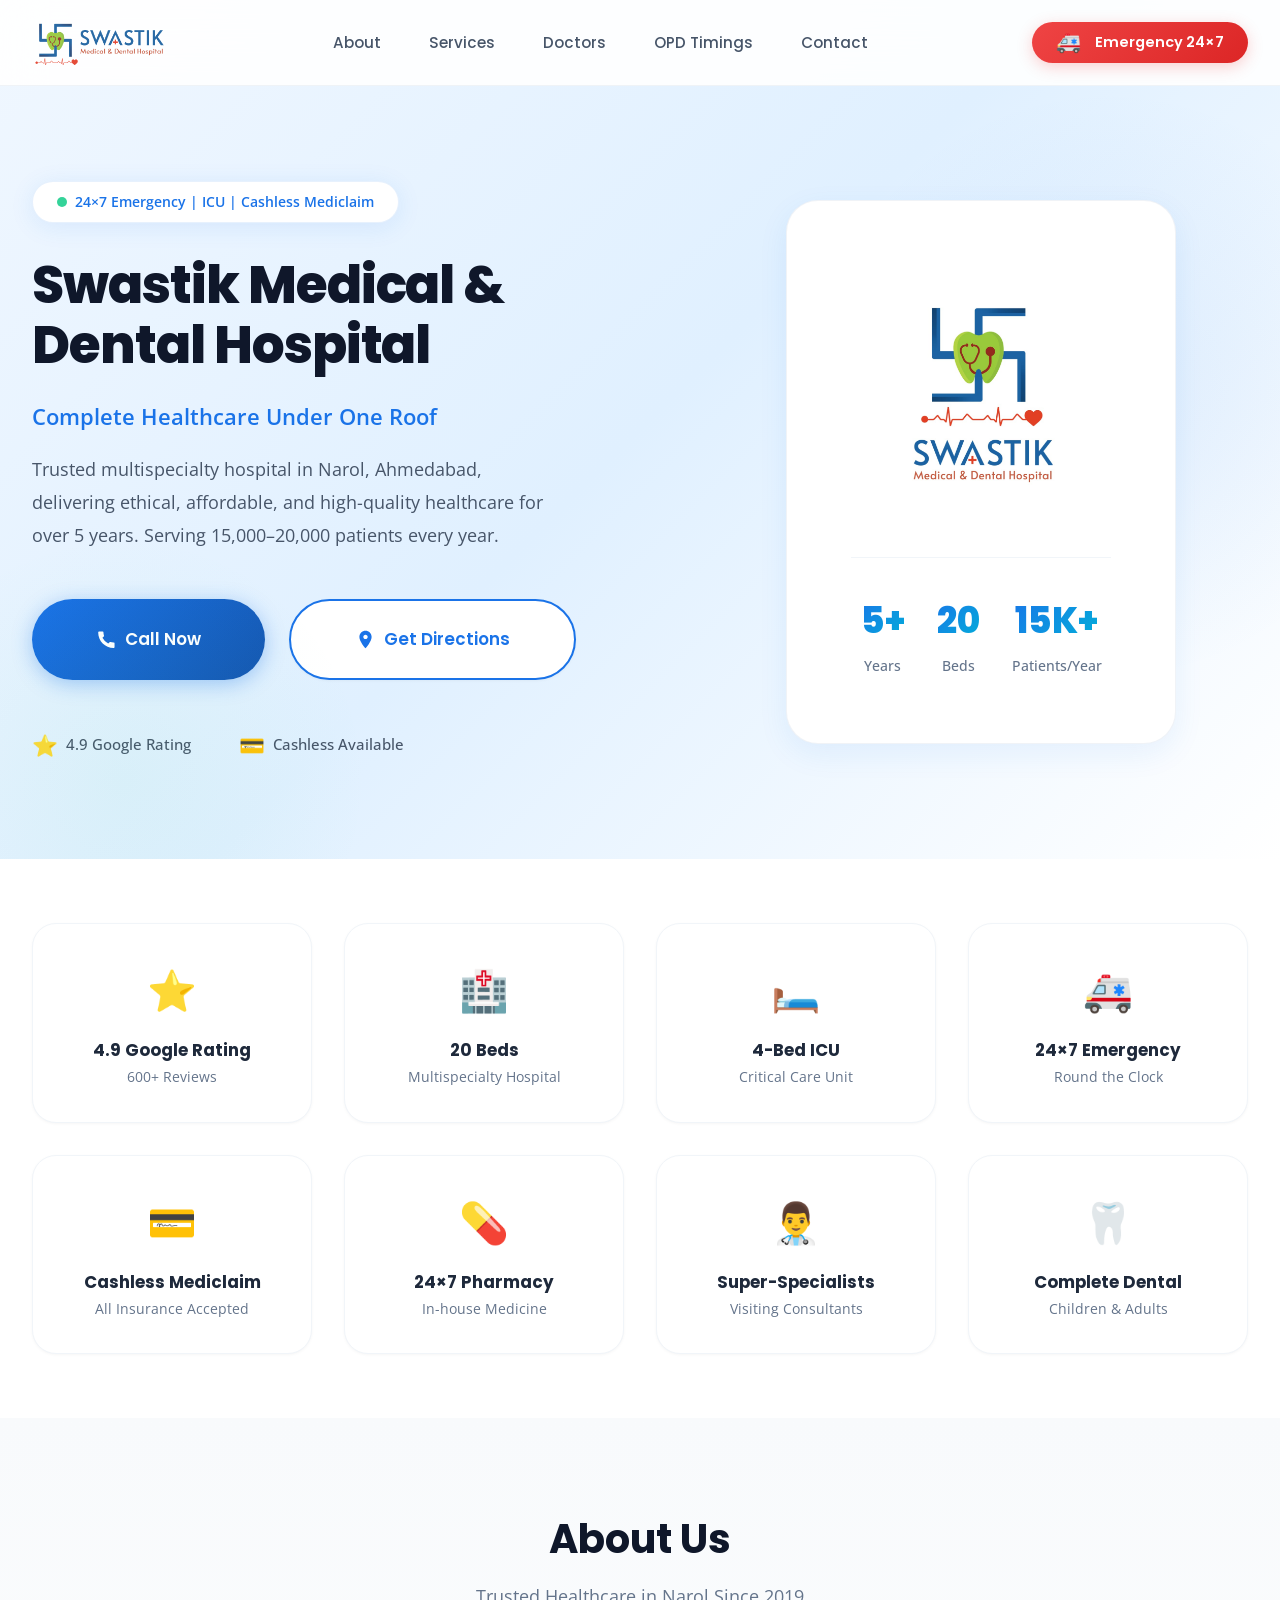
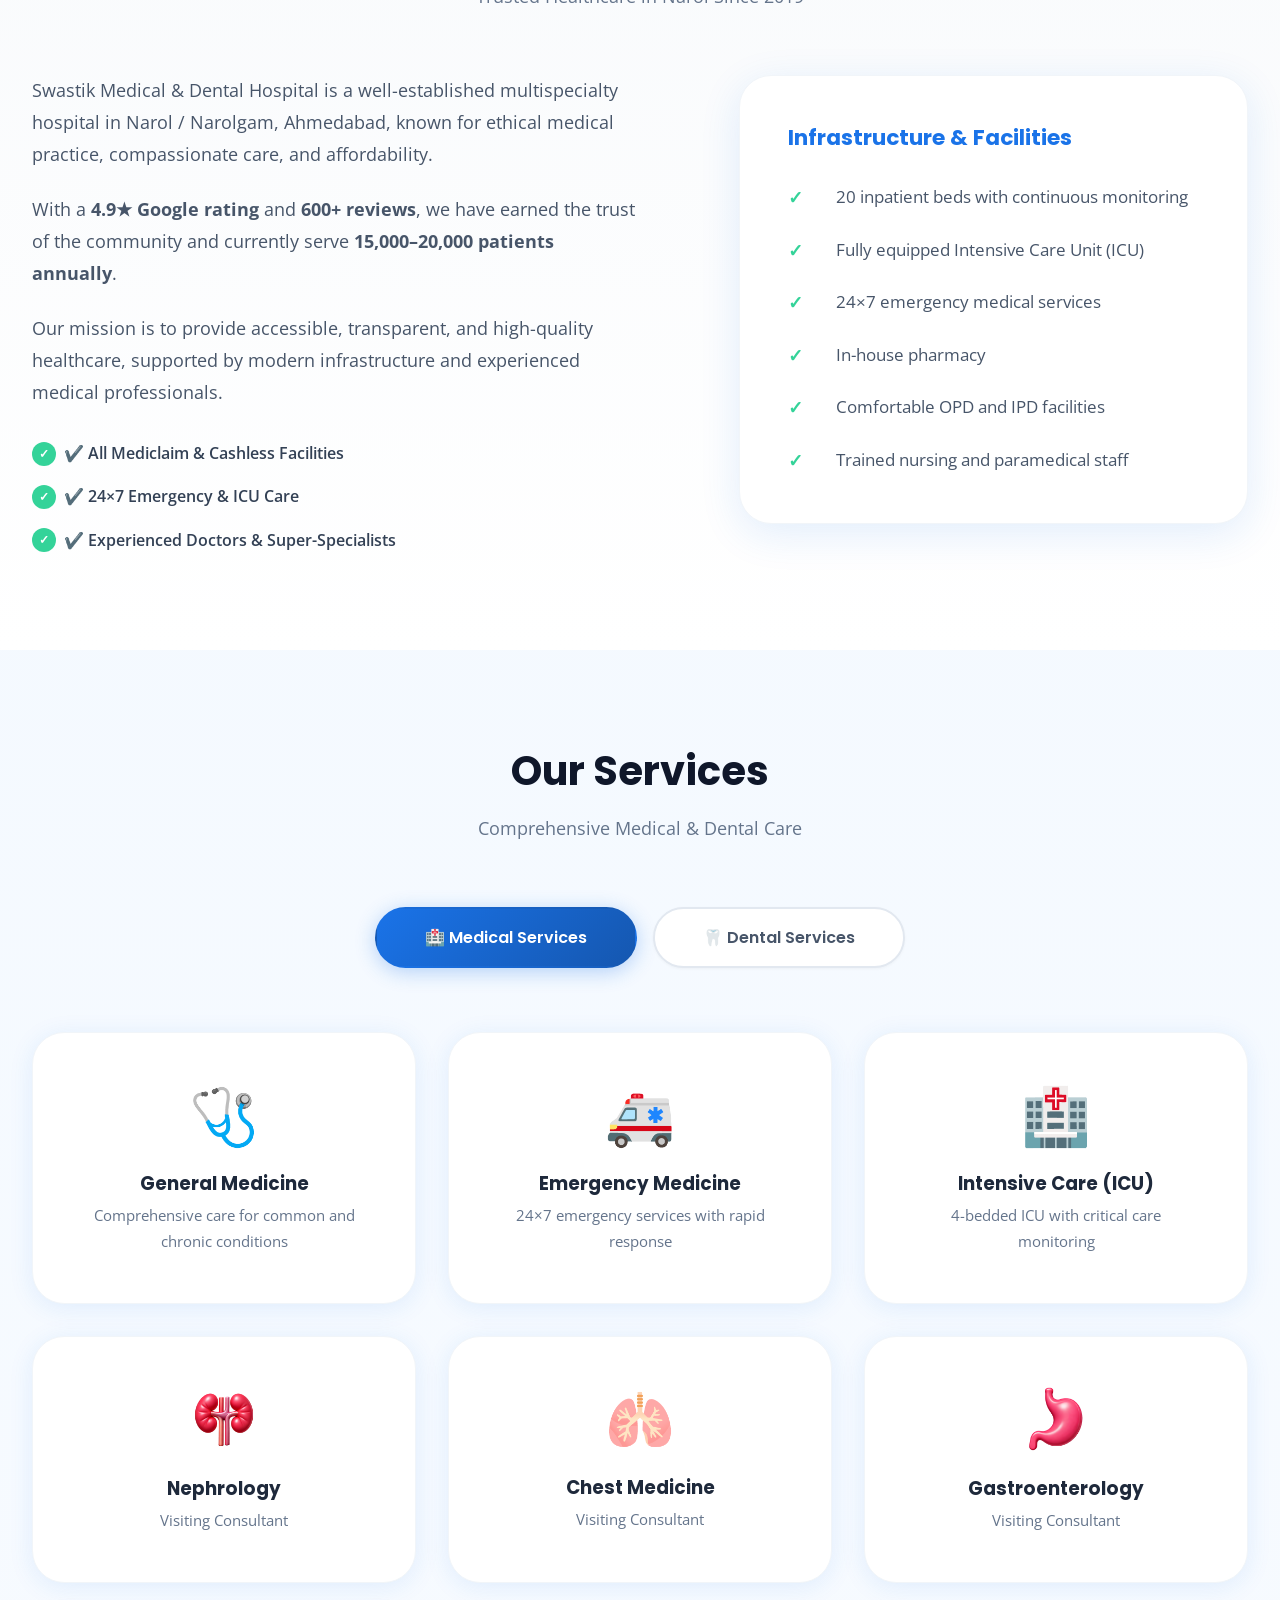
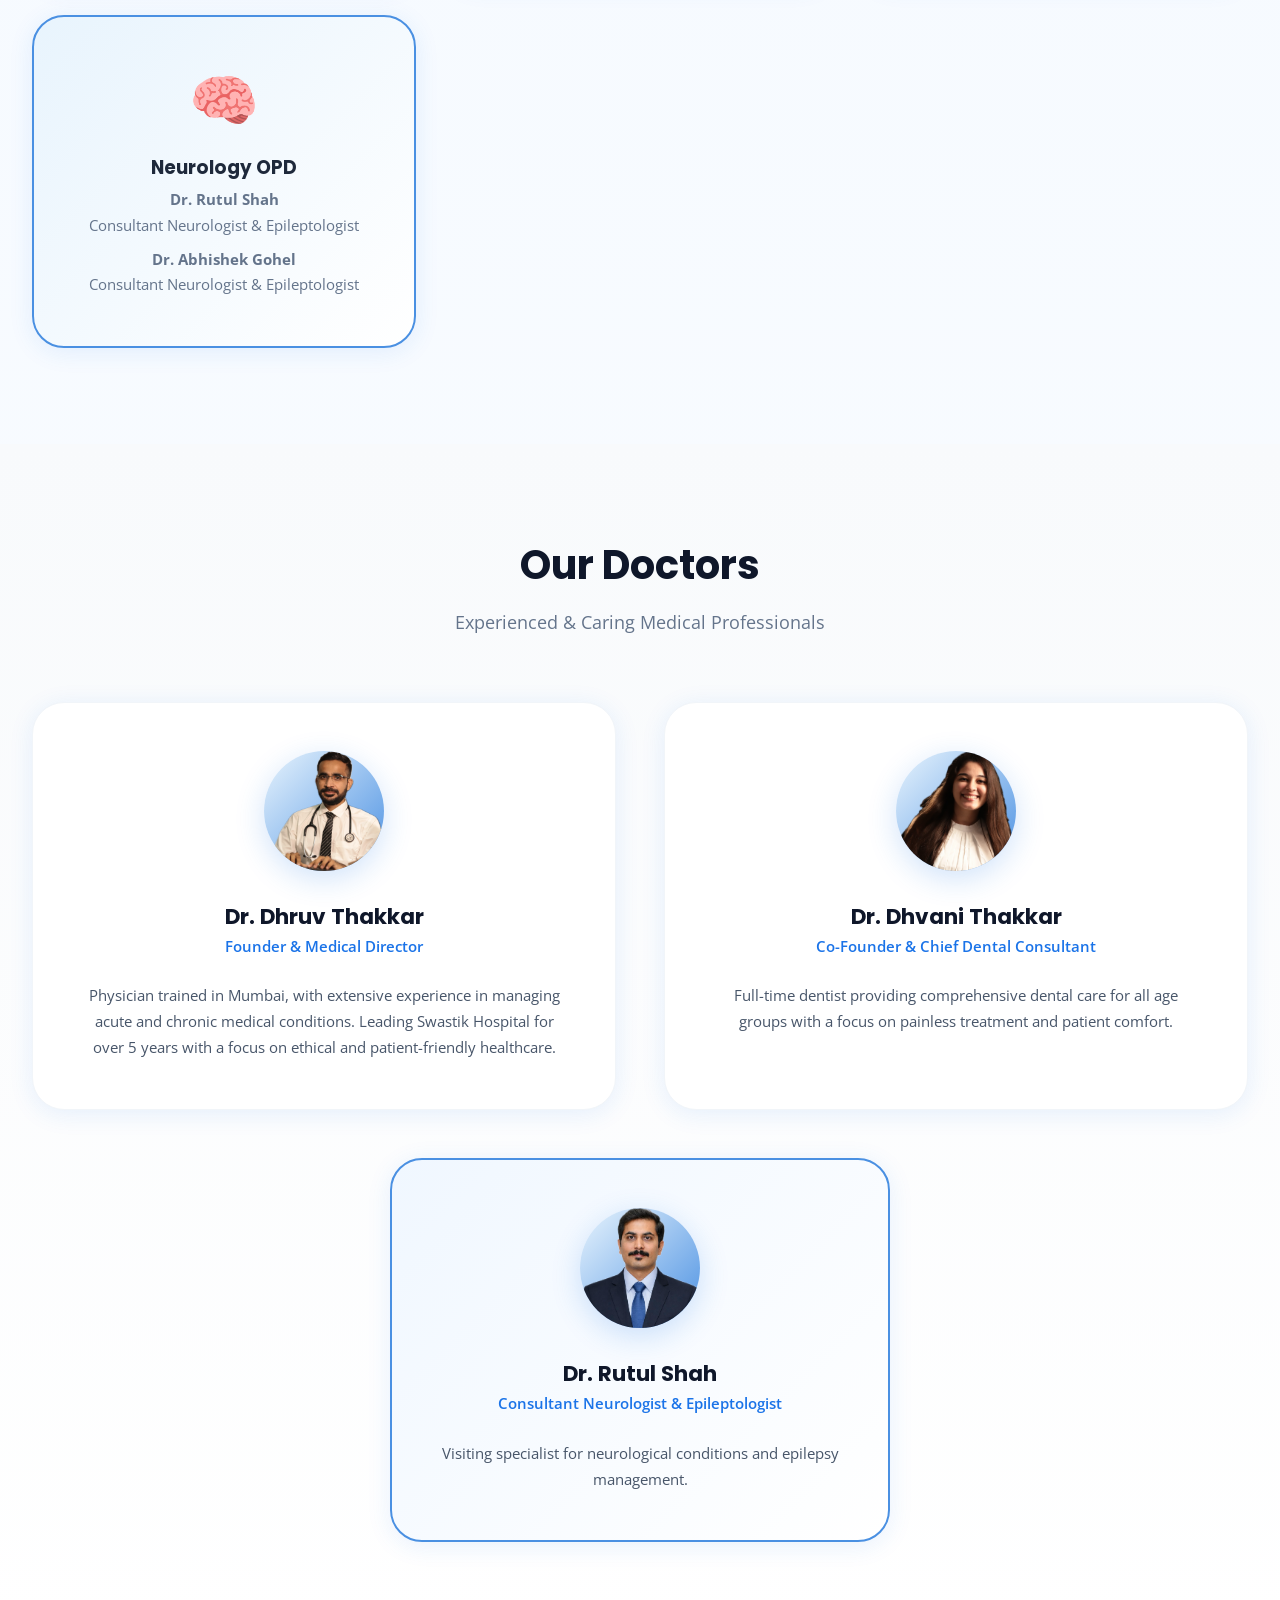
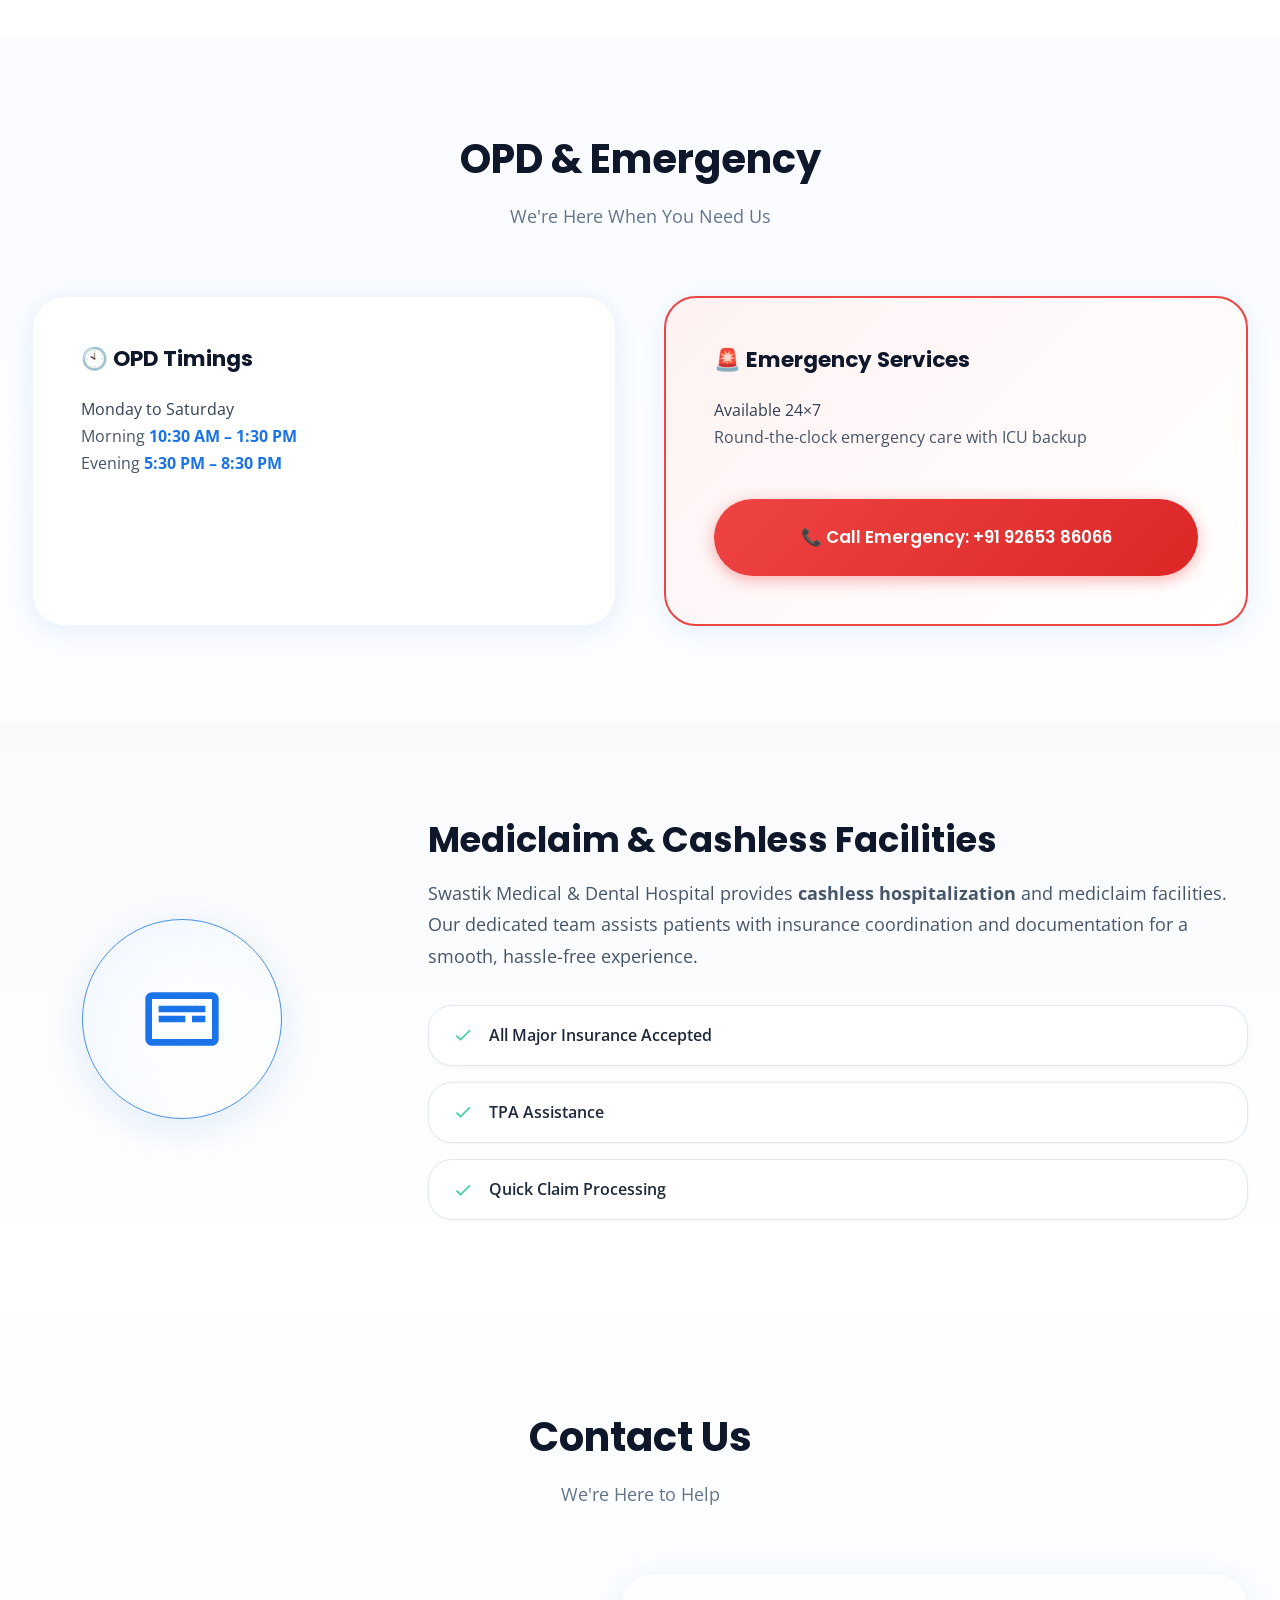
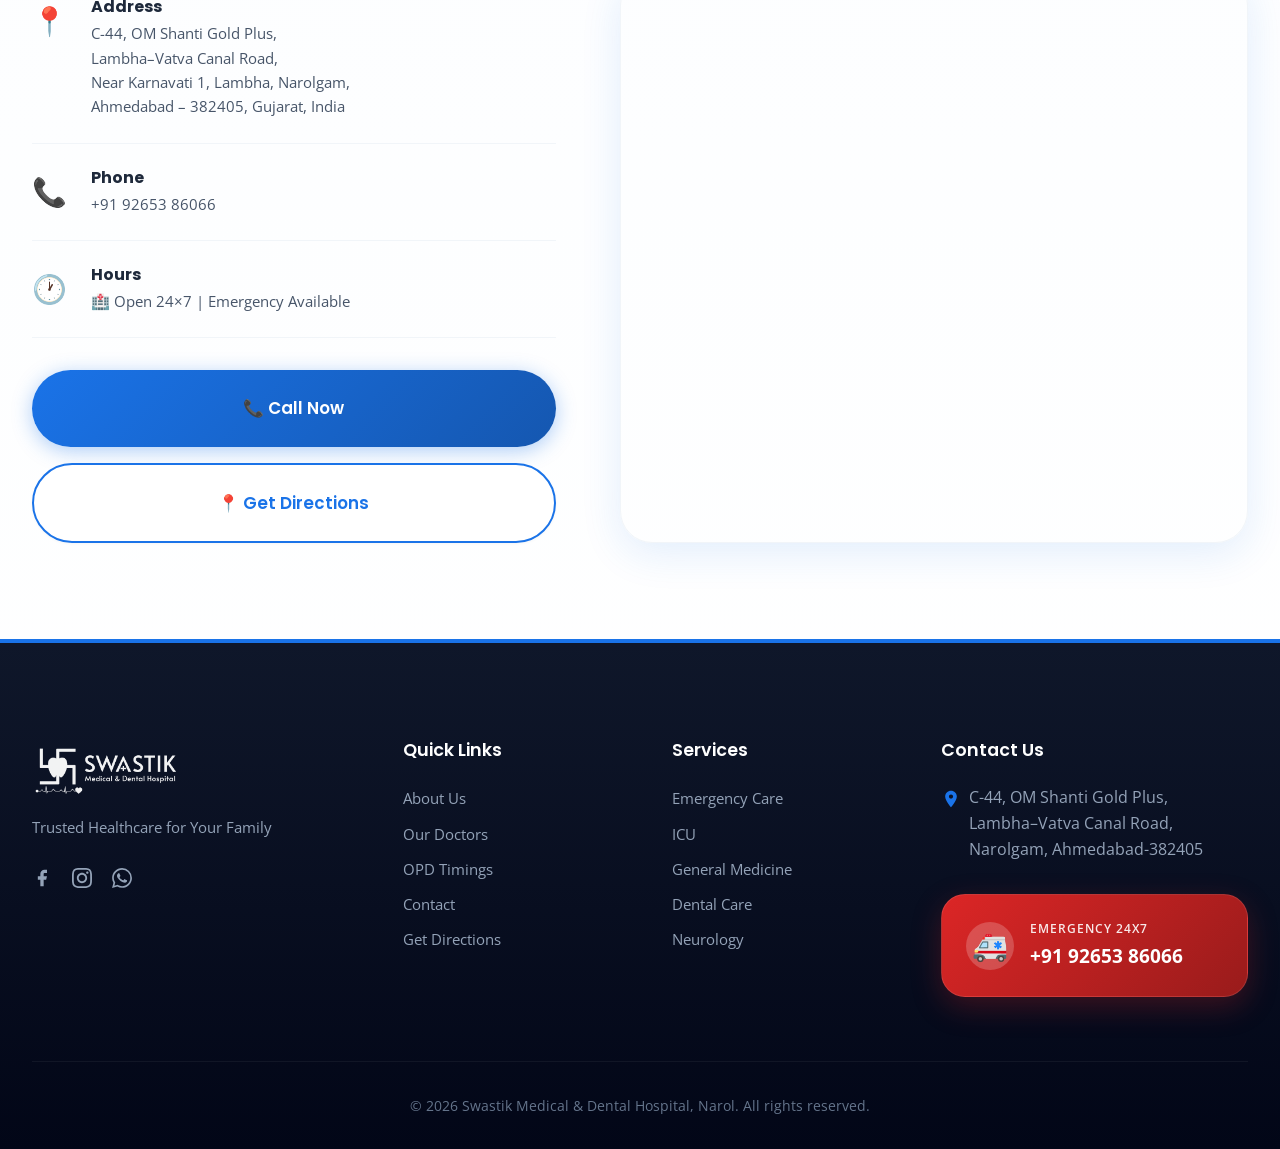
==== commit 60e2e9d3: "fix: Neurology OPD layout and content" ====
--- a/index.html
+++ b/index.html
@@ -326,10 +326,8 @@
                             <span class="service-icon">🧠</span>
                             <h4>Neurology OPD</h4>
                             <p><strong>Dr. Rutul Shah</strong><br>Consultant Neurologist & Epileptologist</p>
-                            <div class="service-timing">
-                                <span>🗓️ Every Thursday</span>
-                                <span>⏰ 5:00 PM – 7:00 PM</span>
-                            </div>
+                            <p style="margin-top: 0.5rem;"><strong>Dr. Abhishek Gohel</strong><br>Consultant Neurologist
+                                & Epileptologist</p>
                         </div>
                     </div>
                 </div>
@@ -393,10 +391,7 @@
                 <div class="doctors-grid">
                     <div class="doctor-card">
                         <div class="doctor-avatar">
-                            <svg class="icon-svg icon-svg-xl" viewBox="0 0 24 24">
-                                <path
-                                    d="M12 12c2.21 0 4-1.79 4-4s-1.79-4-4-4-4 1.79-4 4 1.79 4 4 4zm0 2c-2.67 0-8 1.34-8 4v2h16v-2c0-2.66-5.33-4-8-4z" />
-                            </svg>
+                            <img src="assets/dr-dhruv.png" alt="Dr. Dhruv Thakkar" class="doctor-img">
                         </div>
                         <h3>Dr. Dhruv Thakkar</h3>
                         <p class="doctor-role">Founder & Medical Director</p>
@@ -407,10 +402,7 @@
 
                     <div class="doctor-card">
                         <div class="doctor-avatar">
-                            <svg class="icon-svg icon-svg-xl" viewBox="0 0 24 24">
-                                <path
-                                    d="M12 12c2.21 0 4-1.79 4-4s-1.79-4-4-4-4 1.79-4 4 1.79 4 4 4zm0 2c-2.67 0-8 1.34-8 4v2h16v-2c0-2.66-5.33-4-8-4z" />
-                            </svg>
+                            <img src="assets/dr-dhvani.png" alt="Dr. Dhvani Thakkar" class="doctor-img">
                         </div>
                         <h3>Dr. Dhvani Thakkar</h3>
                         <p class="doctor-role">Co-Founder & Chief Dental Consultant</p>
@@ -420,20 +412,17 @@
 
                     <div class="doctor-card doctor-card-visiting">
                         <div class="doctor-avatar">
-                            <svg class="icon-svg icon-svg-xl" viewBox="0 0 24 24">
-                                <path
-                                    d="M12 12c2.21 0 4-1.79 4-4s-1.79-4-4-4-4 1.79-4 4 1.79 4 4 4zm0 2c-2.67 0-8 1.34-8 4v2h16v-2c0-2.66-5.33-4-8-4z" />
-                            </svg>
-                        </div>
+                            <img src="assets/dr-rutul.png" alt="Dr. Rutul Shah" class="doctor-img">
+                        </div>
+
+
                         <h3>Dr. Rutul Shah</h3>
                         <p class="doctor-role">Consultant Neurologist & Epileptologist</p>
                         <p class="doctor-bio">Visiting specialist for neurological conditions and epilepsy management.
                         </p>
-                        <div class="doctor-schedule">
-                            <span>🗓️ Every Thursday</span>
-                            <span>⏰ 5:00 PM – 7:00 PM</span>
-                        </div>
-                    </div>
+                    </div>
+
+
                 </div>
             </div>
         </section>
--- a/styles.css
+++ b/styles.css
@@ -903,8 +903,26 @@
 /* ===== Doctors Section ===== */
 .doctors-grid {
     display: grid;
-    grid-template-columns: repeat(3, 1fr);
+    grid-template-columns: repeat(2, 1fr);
     gap: var(--space-2xl);
+}
+
+.doctor-card:last-child {
+    grid-column: span 2;
+    justify-self: center;
+    width: 100%;
+    max-width: 500px;
+}
+
+@media (max-width: 768px) {
+    .doctors-grid {
+        grid-template-columns: 1fr;
+    }
+
+    .doctor-card:last-child {
+        grid-column: auto;
+        max-width: 100%;
+    }
 }
 
 .doctor-card {
@@ -951,6 +969,18 @@
     font-size: 3.5rem;
     margin: 0 auto var(--space-xl);
     box-shadow: 0 8px 30px rgba(26, 115, 232, 0.2);
+    overflow: hidden;
+    /* Ensure image stays in circle */
+}
+
+.doctor-img {
+    width: 100%;
+    height: 100%;
+    object-fit: cover;
+    object-position: top center;
+    /* Focus on face */
+    transform: scale(1.1);
+    transform-origin: top center;
 }
 
 .doctor-card h3 {
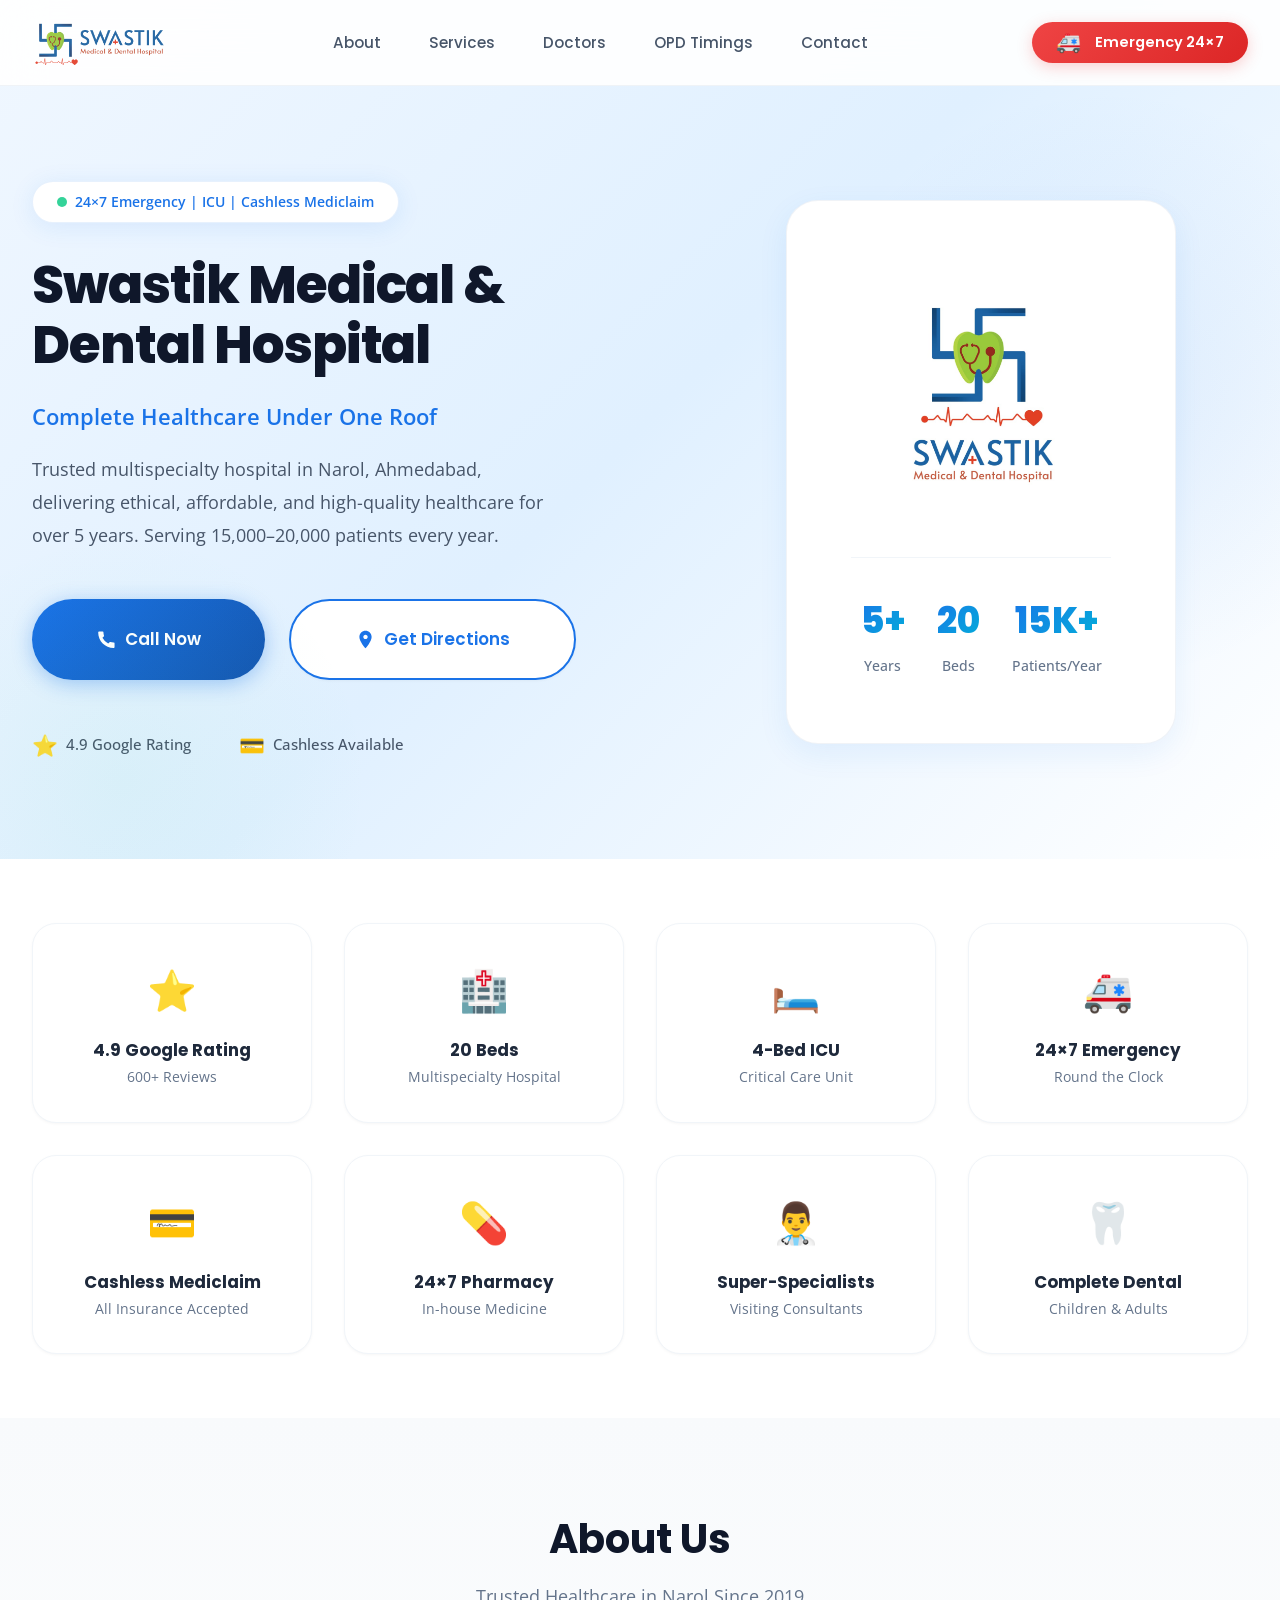
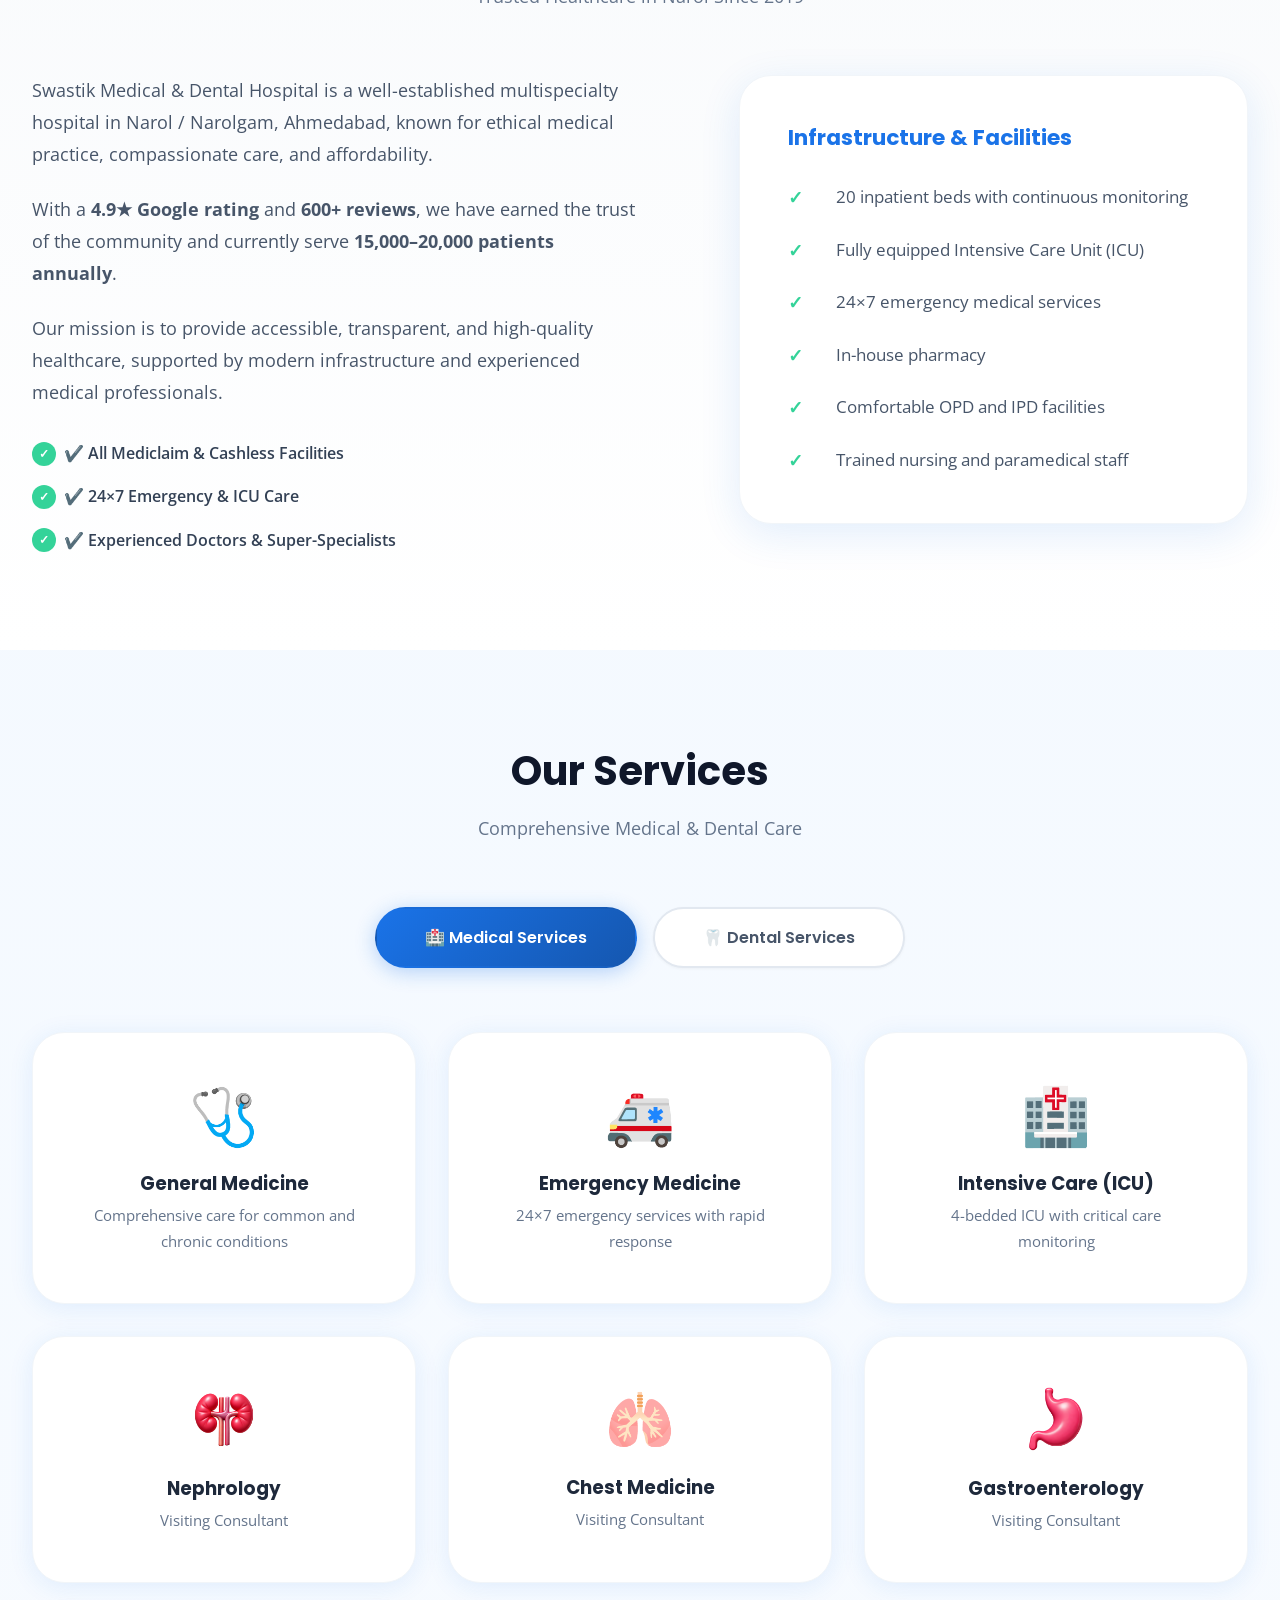
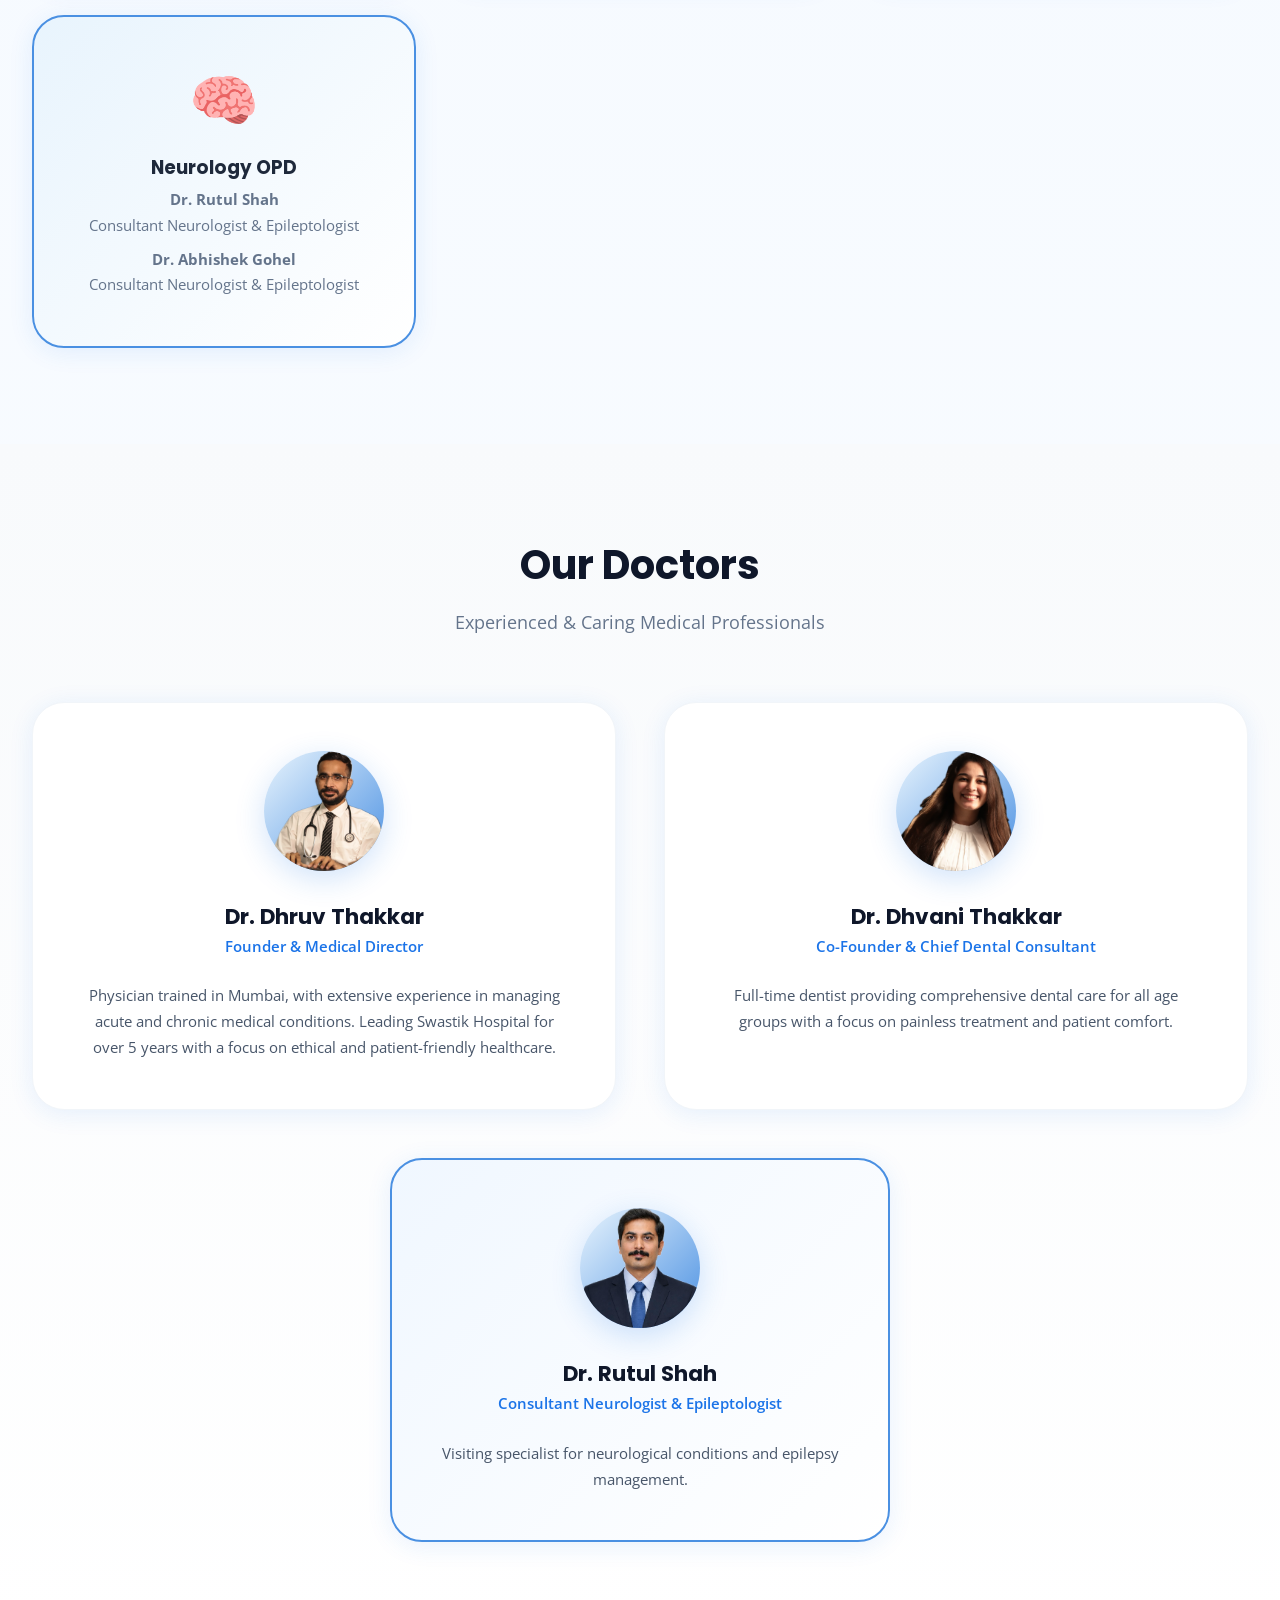
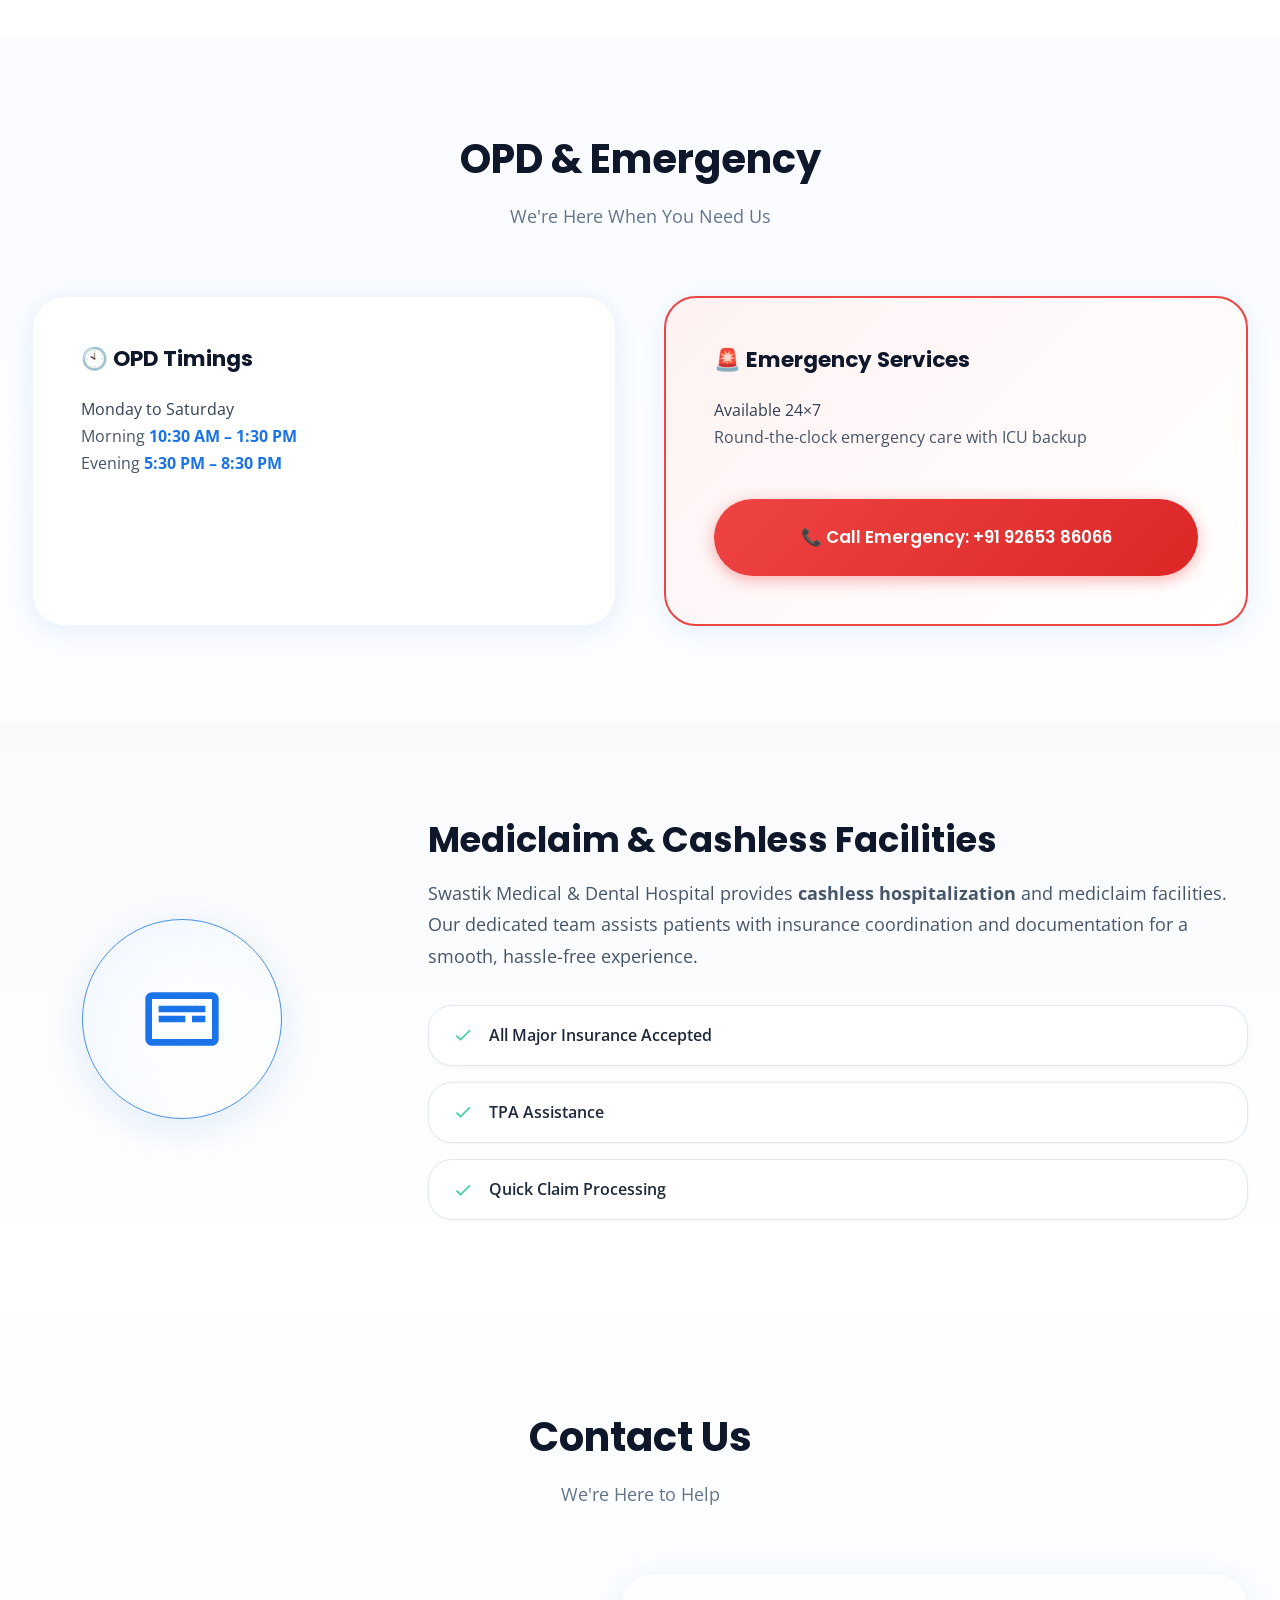
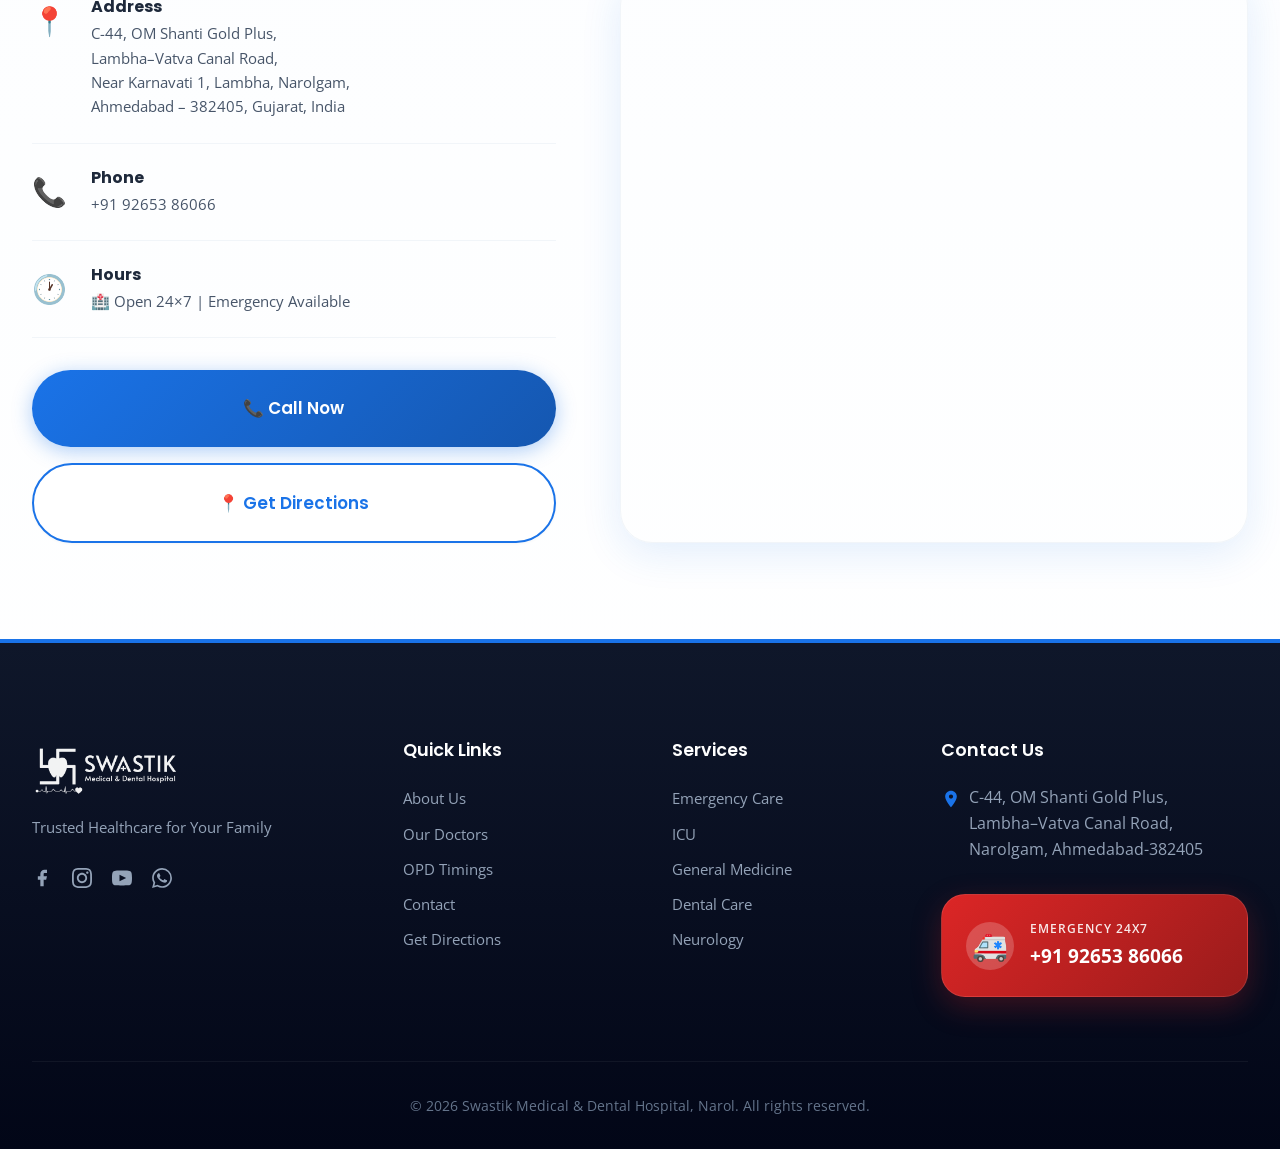
==== commit 31635d6c: "fix: Mobile floating bar layout" ====
--- a/index.html
+++ b/index.html
@@ -552,9 +552,10 @@
 
                     <div class="contact-map">
                         <iframe
-                            src="https://www.google.com/maps/embed?pb=!1m18!1m12!1m3!1d3673.5!2d72.6167!3d22.9833!2m3!1f0!2f0!3f0!3m2!1i1024!2i768!4f13.1!3m3!1m2!1s0x0%3A0x0!2sSwastik+Medical+Dental+Hospital!5e0!3m2!1sen!2sin!4v1600000000000"
+                            src="https://www.google.com/maps/embed?pb=!1m18!1m12!1m3!1d3674.116273118986!2d72.59645569999999!3d22.945944600000004!2m3!1f0!2f0!3f0!3m2!1i1024!2i768!4f13.1!3m3!1m2!1s0x395e8fb713d9fe31%3A0x1d9bd4d22f8c9604!2sSwastik%20medical%20and%20dental%20hospital!5e0!3m2!1sen!2sin!4v1770004696988!5m2!1sen!2sin"
                             width="100%" height="400" style="border:0; border-radius: 16px;" allowfullscreen=""
-                            loading="lazy" title="Swastik Hospital Location">
+                            loading="lazy" title="Swastik Hospital Location"
+                            referrerpolicy="no-referrer-when-downgrade">
                         </iframe>
                     </div>
                 </div>
@@ -570,15 +571,24 @@
                     <img src="logo-transparent.png" alt="Swastik Hospital" class="footer-logo">
                     <p>Trusted Healthcare for Your Family</p>
                     <div class="footer-socials">
-                        <a href="#" aria-label="Facebook" class="social-link">
+                        <a href="https://www.facebook.com/swatikdentalandmaxillofacialclinic" target="_blank"
+                            aria-label="Facebook" class="social-link">
                             <svg class="icon-svg" viewBox="0 0 24 24">
                                 <path d="M18 2h-3a5 5 0 00-5 5v3H7v4h3v8h4v-8h3l1-4h-4V7a1 1 0 011-1h3z" />
                             </svg>
                         </a>
-                        <a href="#" aria-label="Instagram" class="social-link">
+                        <a href="https://www.instagram.com/swastikmdhospital/" target="_blank" aria-label="Instagram"
+                            class="social-link">
                             <svg class="icon-svg" viewBox="0 0 24 24">
                                 <path
                                     d="M12 2.163c3.204 0 3.584.012 4.85.07 3.252.148 4.771 1.691 4.919 4.919.058 1.265.069 1.645.069 4.849 0 3.205-.012 3.584-.069 4.849-.149 3.225-1.664 4.771-4.919 4.919-1.266.058-1.644.07-4.85.07-3.204 0-3.584-.012-4.849-.07-3.26-.149-4.771-1.699-4.919-4.92-.058-1.265-.07-1.644-.07-4.849 0-3.204.013-3.583.07-4.849.149-3.227 1.664-4.771 4.919-4.919 1.266-.057 1.645-.069 4.849-.069zm0-2.163c-3.259 0-3.667.014-4.947.072-4.358.2-6.78 2.618-6.98 6.98-.059 1.281-.073 1.689-.073 4.948 0 3.259.014 3.668.072 4.948.2 4.358 2.618 6.78 6.98 6.98 1.281.058 1.689.072 4.948.072 3.259 0 3.668-.014 4.948-.072 4.354-.2 6.782-2.618 6.979-6.98.059-1.28.073-1.689.073-4.948 0-3.259-.014-3.667-.072-4.947-.196-4.354-2.617-6.78-6.979-6.98-1.281-.059-1.69-.073-4.949-.073zm0 5.838c-3.403 0-6.162 2.759-6.162 6.162s2.759 6.163 6.162 6.163 6.162-2.759 6.162-6.163c0-3.403-2.759-6.162-6.162-6.162zm0 10.162c-2.209 0-4-1.79-4-4 0-2.209 1.791-4 4-4s4 1.791 4 4c0 2.21-1.791 4-4 4zm6.406-11.845c-.796 0-1.441.645-1.441 1.44s.645 1.44 1.441 1.44c.795 0 1.439-.645 1.439-1.44s-.644-1.44-1.439-1.44z" />
+                            </svg>
+                        </a>
+                        <a href="https://www.youtube.com/@swastikdentalandmaxillofac6097" target="_blank"
+                            aria-label="YouTube" class="social-link">
+                            <svg class="icon-svg" viewBox="0 0 24 24">
+                                <path
+                                    d="M19.615 3.184c-3.604-.246-11.631-.245-15.23 0-3.897.266-4.356 2.62-4.385 8.816.029 6.185.484 8.549 4.385 8.816 3.6.245 11.626.246 15.23 0 3.897-.266 4.356-2.62 4.385-8.816-.029-6.185-.484-8.549-4.385-8.816zm-10.615 12.816v-8l8 3.993-8 4.007z" />
                             </svg>
                         </a>
                         <a href="#" aria-label="WhatsApp" class="social-link">
--- a/styles.css
+++ b/styles.css
@@ -1862,4 +1862,43 @@
     padding: var(--space-lg) var(--space-xl);
     font-size: 1.05rem;
     box-shadow: 0 4px 15px rgba(239, 68, 68, 0.4);
+}
+
+/* ===== Mobile Floating Bar Fix ===== */
+@media (max-width: 480px) {
+    .mobile-actions {
+        padding: 10px 12px;
+        padding-bottom: max(10px, env(safe-area-inset-bottom));
+        background: rgba(15, 23, 42, 0.98);
+        /* Ensure opaque background */
+    }
+
+    .action-buttons {
+        display: flex;
+        gap: 8px;
+        /* Reduce gap */
+        width: 100%;
+    }
+
+    .action-btn {
+        flex: 1;
+        /* Equal width */
+        min-width: 0;
+        /* Allow shrinking */
+        padding: 10px 4px;
+        /* Minimal side padding */
+        font-size: 0.8rem;
+        /* Smaller font */
+        justify-content: center;
+        white-space: nowrap;
+        overflow: hidden;
+        text-overflow: ellipsis;
+    }
+
+    .action-btn svg,
+    .action-btn .icon {
+        margin-right: 4px;
+        /* Tighter icon spacing */
+        font-size: 1.1rem;
+    }
 }
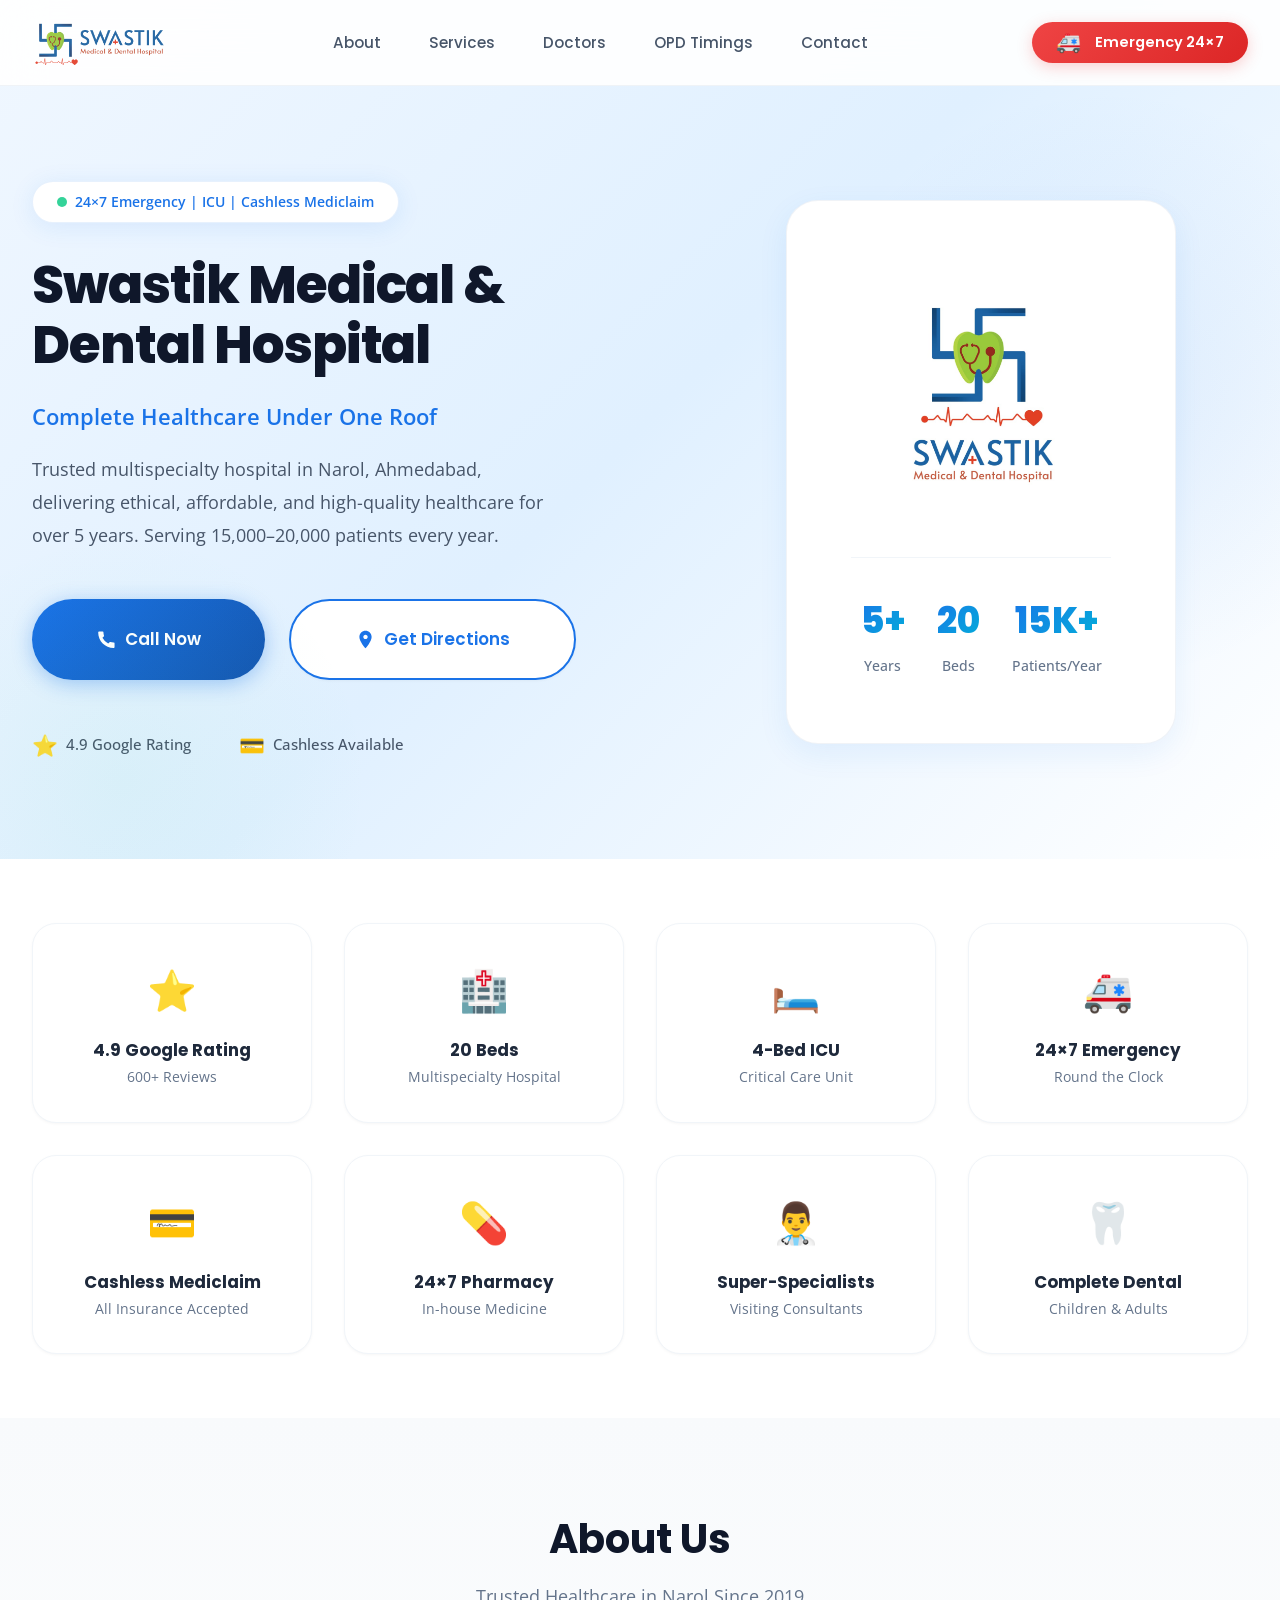
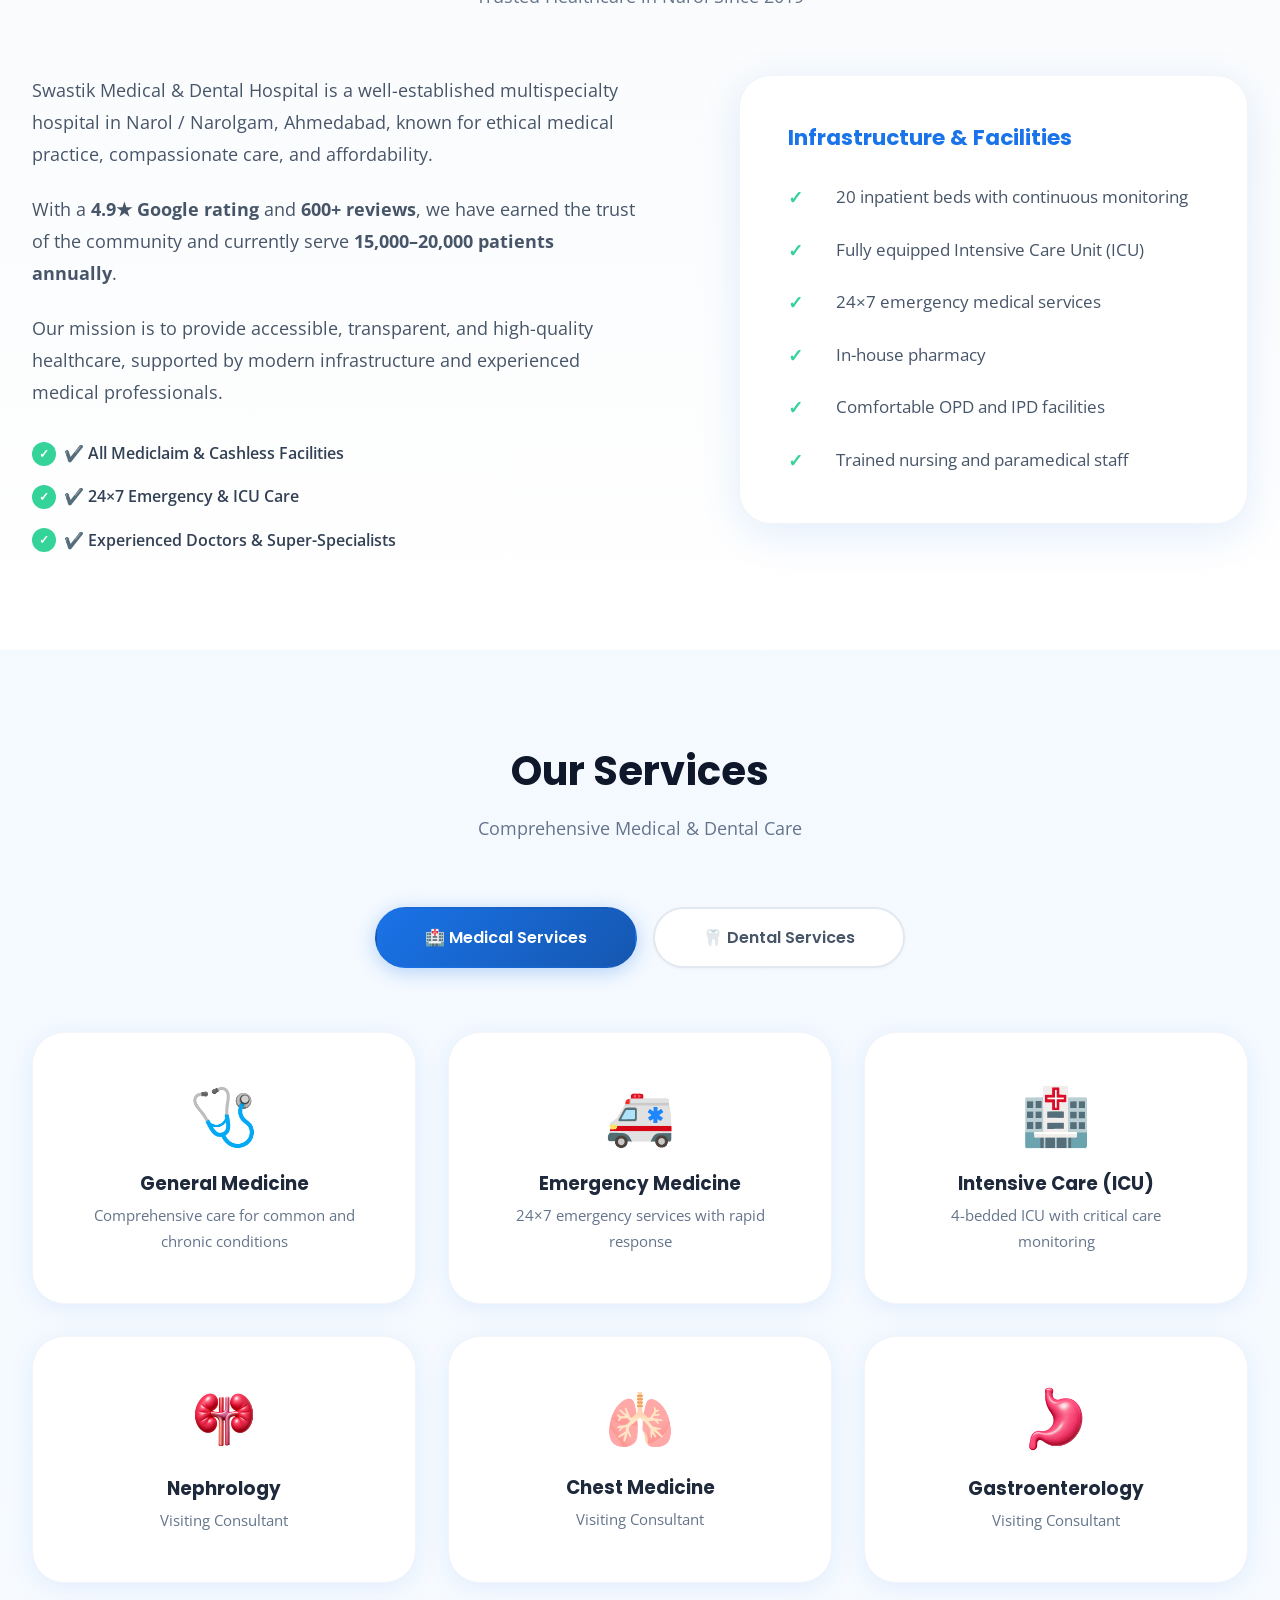
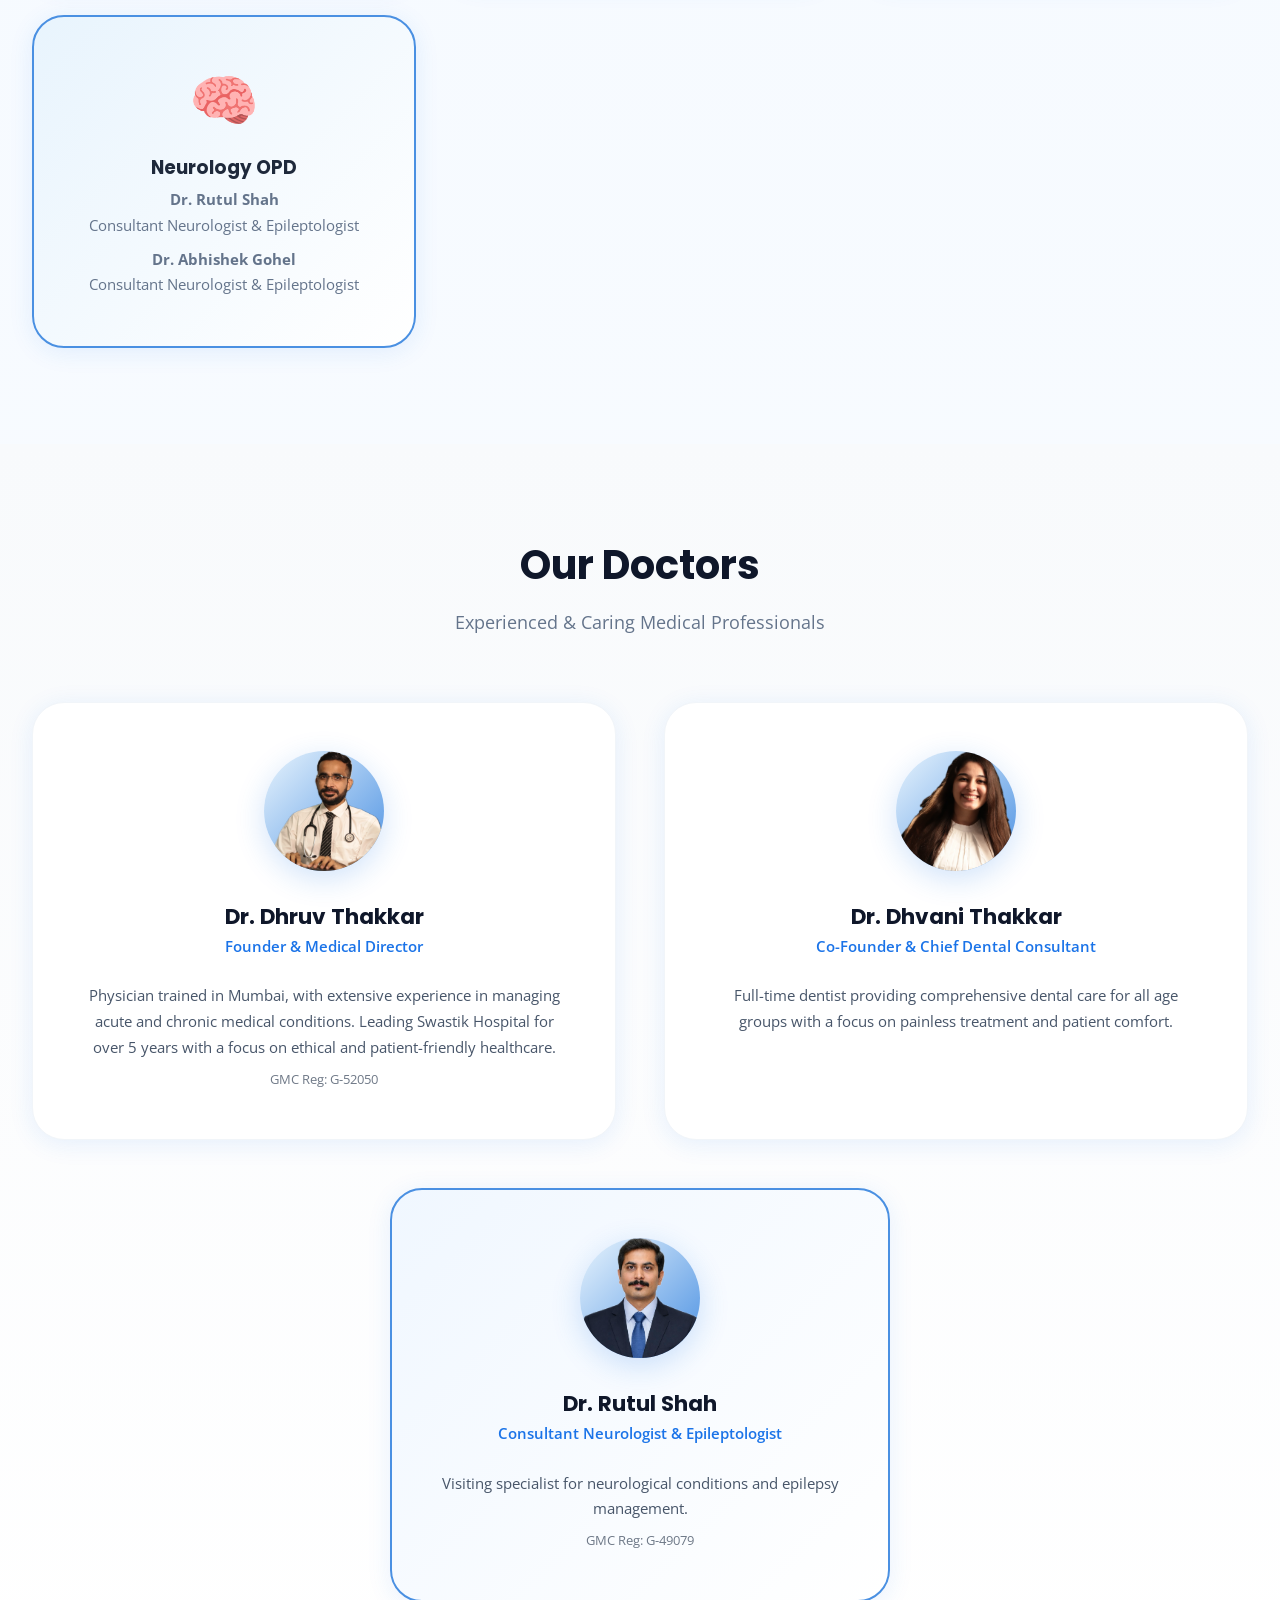
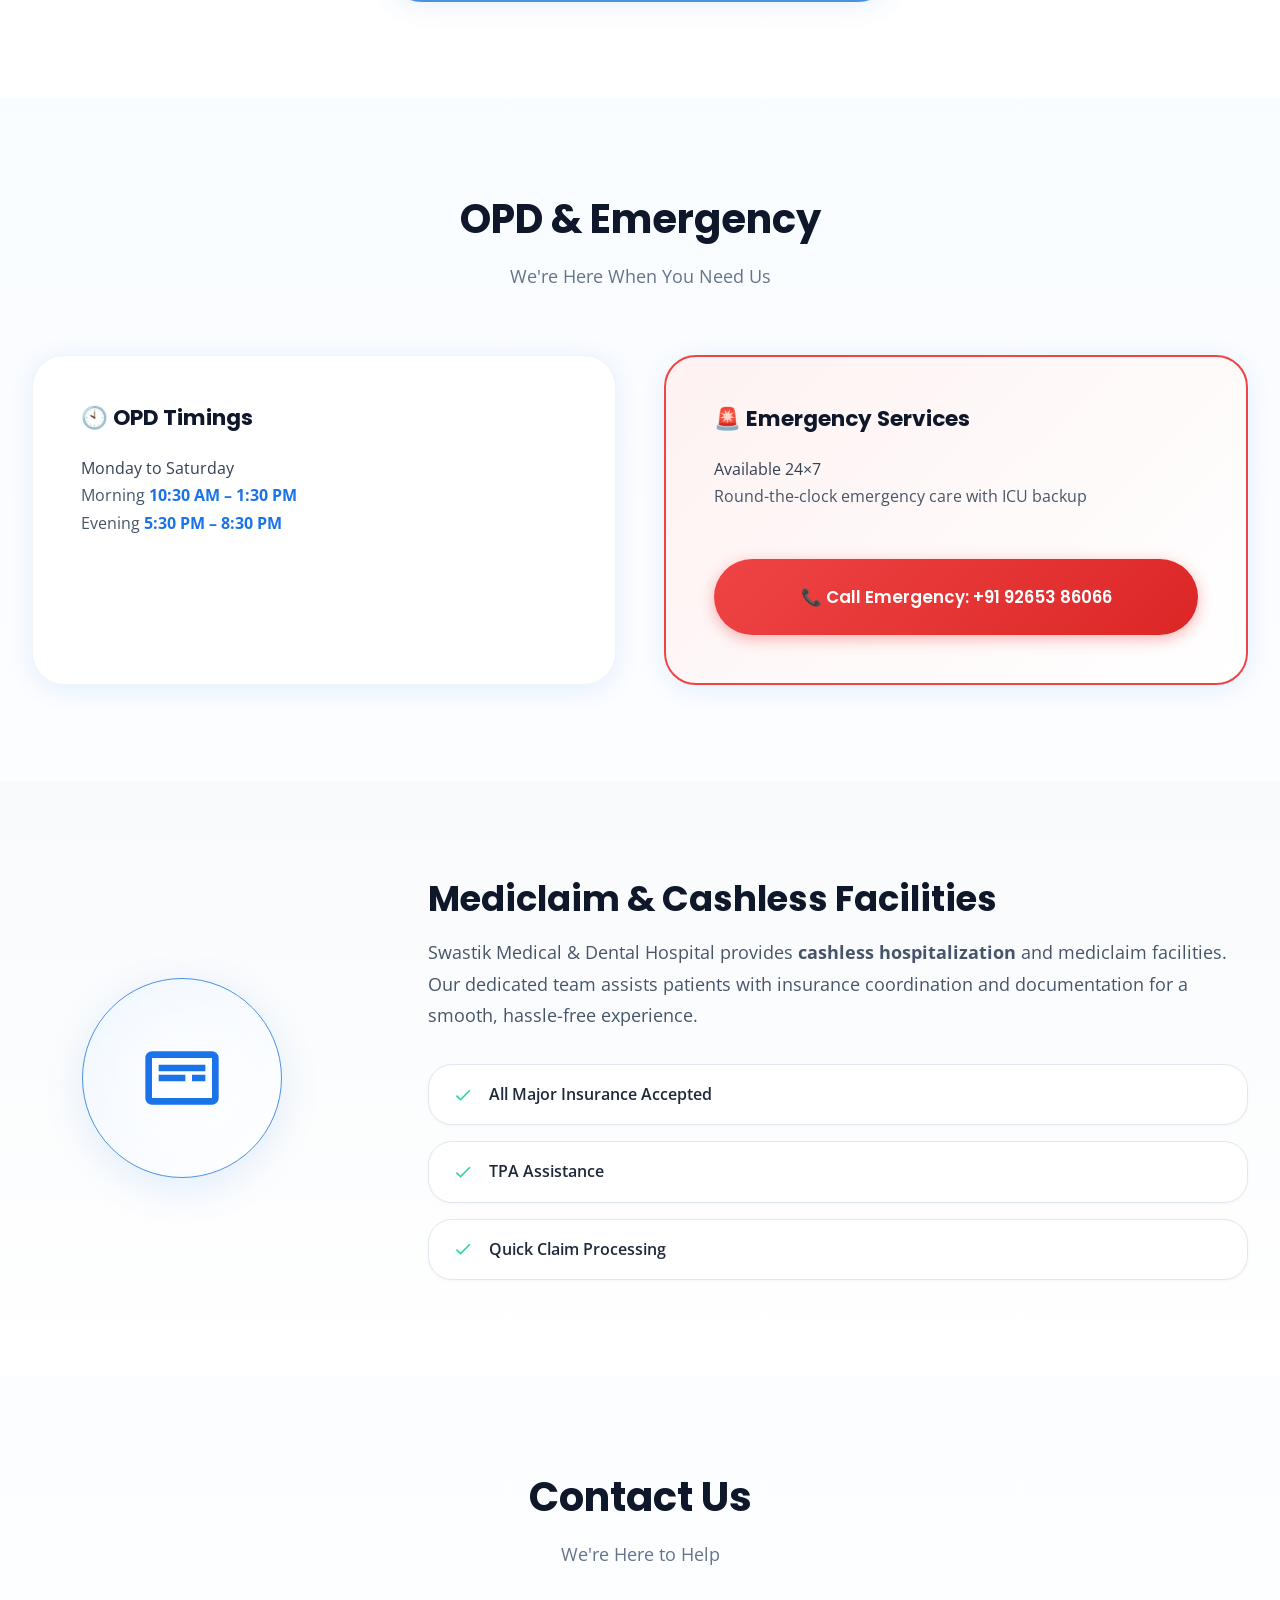
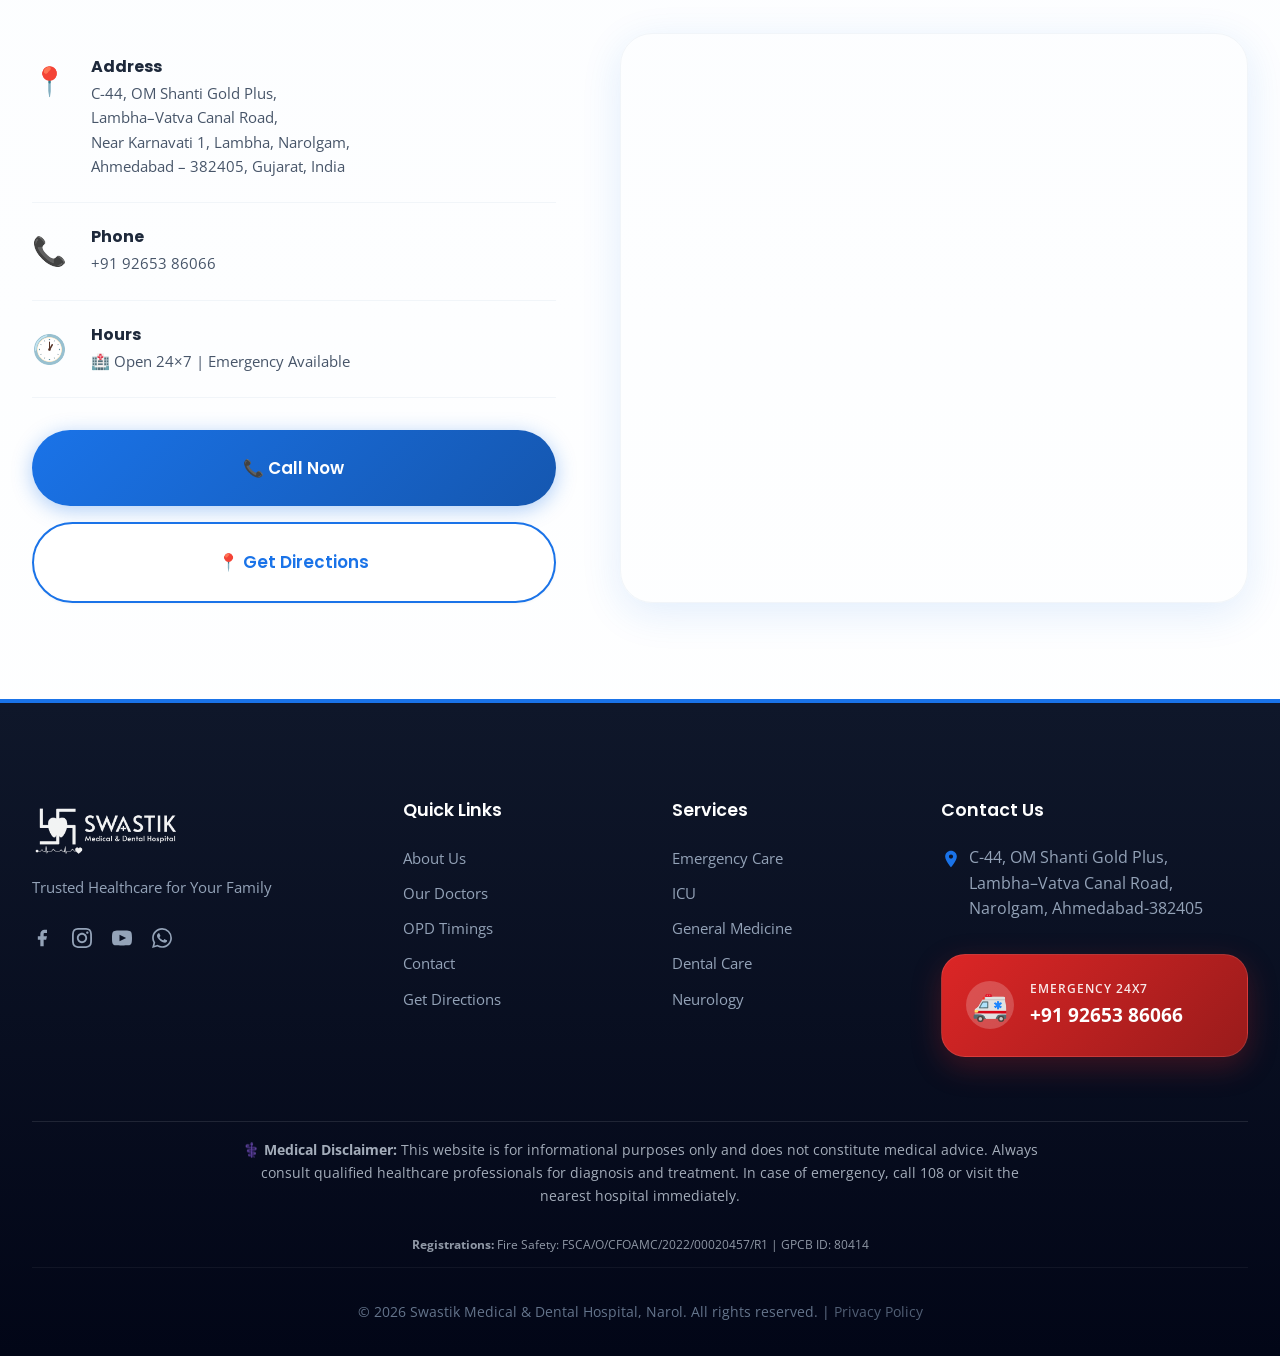
==== commit 87d1e7ea: "Add privacy policy, legal compliance, GMC registrations, certifications - Added privacy-policy.html " ====
--- a/index.html
+++ b/index.html
@@ -88,6 +88,7 @@
     <link rel="manifest" href="manifest.json">
     <link rel="icon" type="image/png" href="/logo.png">
     <link rel="apple-touch-icon" href="/logo.png">
+<script defer src="https://analytics.meowachat.cloud/script.js" data-website-id="fa480b90-1ec1-4cf1-b3d3-25d8d2c2351a"></script>
 </head>
 
 <body>
@@ -393,33 +394,43 @@
                         <div class="doctor-avatar">
                             <img src="assets/dr-dhruv.png" alt="Dr. Dhruv Thakkar" class="doctor-img">
                         </div>
-                        <h3>Dr. Dhruv Thakkar</h3>
-                        <p class="doctor-role">Founder & Medical Director</p>
-                        <p class="doctor-bio">Physician trained in Mumbai, with extensive experience in managing acute
-                            and chronic medical conditions. Leading Swastik Hospital for over 5 years with a focus on
-                            ethical and patient-friendly healthcare.</p>
+                        <div class="doctor-info">
+                            <h3>Dr. Dhruv Thakkar</h3>
+                            <p class="doctor-role">Founder & Medical Director</p>
+                            <p class="doctor-bio">Physician trained in Mumbai, with extensive experience in managing
+                                acute
+                                and chronic medical conditions. Leading Swastik Hospital for over 5 years with a focus
+                                on
+                                ethical and patient-friendly healthcare.</p>
+                            <p style="font-size:0.8rem;opacity:0.7;margin-top:0.5rem;">GMC Reg: G-52050</p>
+                        </div>
                     </div>
 
                     <div class="doctor-card">
                         <div class="doctor-avatar">
                             <img src="assets/dr-dhvani.png" alt="Dr. Dhvani Thakkar" class="doctor-img">
                         </div>
-                        <h3>Dr. Dhvani Thakkar</h3>
-                        <p class="doctor-role">Co-Founder & Chief Dental Consultant</p>
-                        <p class="doctor-bio">Full-time dentist providing comprehensive dental care for all age groups
-                            with a focus on painless treatment and patient comfort.</p>
+                        <div class="doctor-info">
+                            <h3>Dr. Dhvani Thakkar</h3>
+                            <p class="doctor-role">Co-Founder & Chief Dental Consultant</p>
+                            <p class="doctor-bio">Full-time dentist providing comprehensive dental care for all age
+                                groups
+                                with a focus on painless treatment and patient comfort.</p>
+                        </div>
                     </div>
 
                     <div class="doctor-card doctor-card-visiting">
                         <div class="doctor-avatar">
                             <img src="assets/dr-rutul.png" alt="Dr. Rutul Shah" class="doctor-img">
                         </div>
-
-
-                        <h3>Dr. Rutul Shah</h3>
-                        <p class="doctor-role">Consultant Neurologist & Epileptologist</p>
-                        <p class="doctor-bio">Visiting specialist for neurological conditions and epilepsy management.
-                        </p>
+                        <div class="doctor-info">
+                            <h3>Dr. Rutul Shah</h3>
+                            <p class="doctor-role">Consultant Neurologist & Epileptologist</p>
+                            <p class="doctor-bio">Visiting specialist for neurological conditions and epilepsy
+                                management.
+                            </p>
+                            <p style="font-size:0.8rem;opacity:0.7;margin-top:0.5rem;">GMC Reg: G-49079</p>
+                        </div>
                     </div>
 
 
@@ -607,8 +618,7 @@
                         <li><a href="#doctors">Our Doctors</a></li>
                         <li><a href="#opd">OPD Timings</a></li>
                         <li><a href="#contact">Contact</a></li>
-                        <li><a href="https://maps.google.com/?q=Swastik+Medical+Dental+Hospital+Narol+Ahmedabad"
-                                target="_blank">Get Directions</a></li>
+                        <li><a href="https://maps.app.goo.gl/r61vui33X9PkhpsL6" target="_blank">Get Directions</a></li>
                     </ul>
                 </div>
 
@@ -649,8 +659,20 @@
                 </div>
             </div>
 
+            <div class="footer-disclaimer" style="padding:1rem 0;margin-top:1rem;border-top:1px solid rgba(255,255,255,0.1);text-align:center;">
+                <p style="font-size:0.85rem;opacity:0.8;max-width:800px;margin:0 auto;"><strong>⚕️ Medical Disclaimer:</strong> This website is for informational purposes only and does not constitute medical advice. Always consult qualified healthcare professionals for diagnosis and treatment. In case of emergency, call 108 or visit the nearest hospital immediately.</p>
+            </div>
+
+            <div class="footer-registrations" style="padding:0.75rem 0;text-align:center;font-size:0.75rem;opacity:0.7;">
+                <p style="margin:0;">
+                    <strong>Registrations:</strong> 
+                    Fire Safety: FSCA/O/CFOAMC/2022/00020457/R1 | 
+                    GPCB ID: 80414
+                </p>
+            </div>
+
             <div class="footer-bottom">
-                <p>© 2026 Swastik Medical & Dental Hospital, Narol. All rights reserved.</p>
+                <p>© 2026 Swastik Medical & Dental Hospital, Narol. All rights reserved. | <a href="/privacy-policy.html" style="color:inherit;opacity:0.8;">Privacy Policy</a></p>
             </div>
         </div>
     </footer>
@@ -664,7 +686,7 @@
                         d="M20.01 15.38c-1.23 0-2.42-.2-3.53-.56a.977.977 0 00-1.01.24l-1.51 1.51a15.09 15.09 0 01-6.59-6.59l1.51-1.51a.977.977 0 00.24-1.01C8.74 6.37 8.54 5.18 8.54 3.95a1 1 0 00-1-1H3.5a1 1 0 00-1 1c0 9.75 7.95 17.7 17.7 17.7a1 1 0 001-1v-4.04a1 1 0 00-1-1.25z" />
                 </svg> Call
             </a>
-            <a href="https://maps.google.com/?q=Swastik+Medical+Dental+Hospital+Narol+Ahmedabad" target="_blank"
+            <a href="https://maps.app.goo.gl/r61vui33X9PkhpsL6" target="_blank"
                 class="action-btn action-btn-directions">
                 <svg class="icon-svg" viewBox="0 0 24 24">
                     <path
--- a/styles.css
+++ b/styles.css
@@ -1901,4 +1901,81 @@
         /* Tighter icon spacing */
         font-size: 1.1rem;
     }
+}
+
+/* ===== Mobile Alignment Polish ===== */
+@media (max-width: 768px) {
+
+    /* Better Doctor Card Layout */
+    .doctor-card {
+        display: flex;
+        flex-direction: row;
+        align-items: flex-start;
+        /* Align top */
+        text-align: left;
+        padding: var(--space-md);
+        gap: var(--space-md);
+    }
+
+    .doctor-avatar {
+        width: 80px;
+        height: 80px;
+        margin: 0;
+        /* Removing bottom margin */
+        flex-shrink: 0;
+        /* Prevents squishing */
+    }
+
+    .doctor-info {
+        flex: 1;
+        /* Takes remaining space */
+        display: flex;
+        flex-direction: column;
+        justify-content: center;
+        min-width: 0;
+        /* Allows text truncation if needed */
+    }
+
+    .doctor-card h3 {
+        margin-bottom: 4px;
+        font-size: 1.1rem;
+        line-height: 1.2;
+    }
+
+    .doctor-role {
+        margin-bottom: 0;
+        font-size: 0.9rem;
+        line-height: 1.3;
+        color: var(--primary);
+        /* Ensure highlight color */
+    }
+}
+
+@media (max-width: 480px) {
+
+    /* Fix Emergency Button Text Wrap */
+    .btn-emergency {
+        padding: 12px 20px;
+        font-size: 0.95rem;
+        /* Shrink font to fit single line */
+        width: 100%;
+        display: flex;
+        justify-content: center;
+        align-items: center;
+        white-space: nowrap;
+        /* Tries to prevent wrap */
+    }
+
+    /* If screen very small, allow wrap but nicer */
+    @media (max-width: 360px) {
+        .btn-emergency {
+            font-size: 0.85rem;
+            white-space: normal;
+        }
+    }
+
+    /* Fix Card Padding on Mobile */
+    .opd-card {
+        padding: var(--space-lg);
+    }
 }
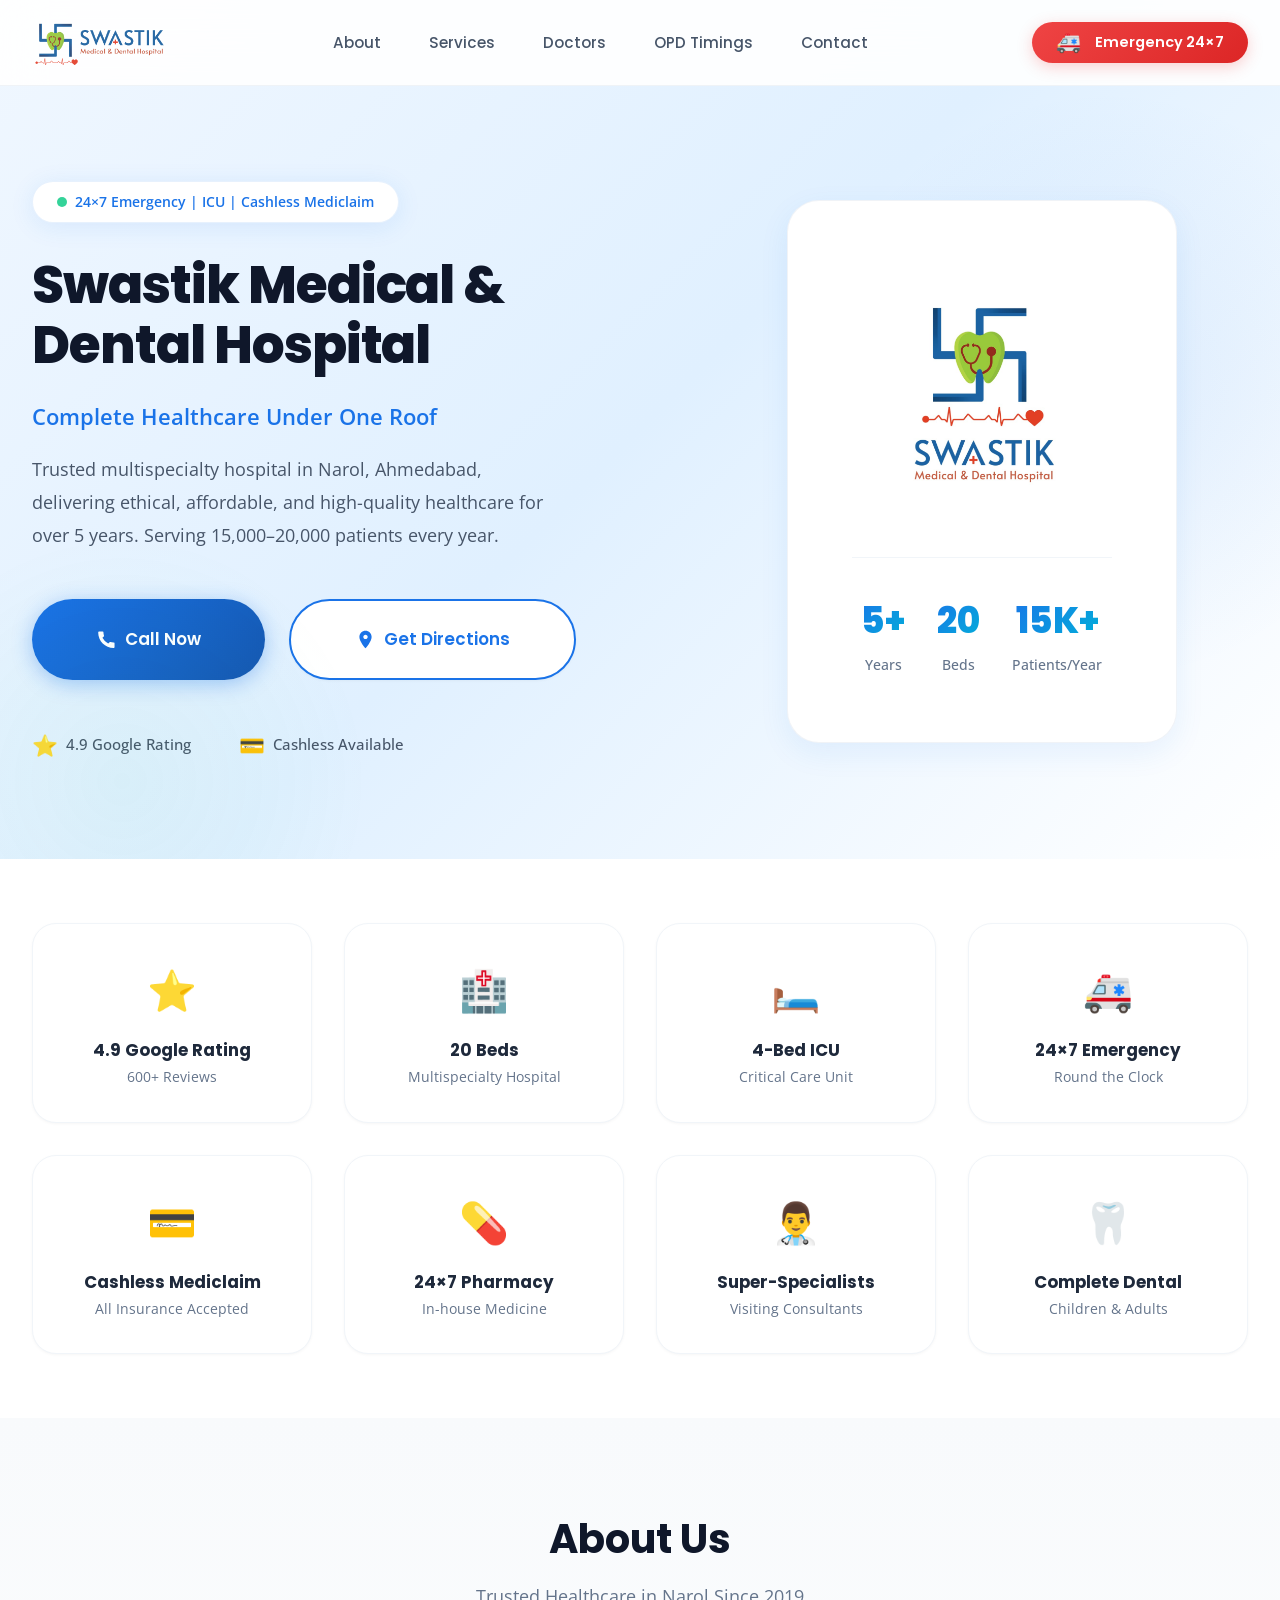
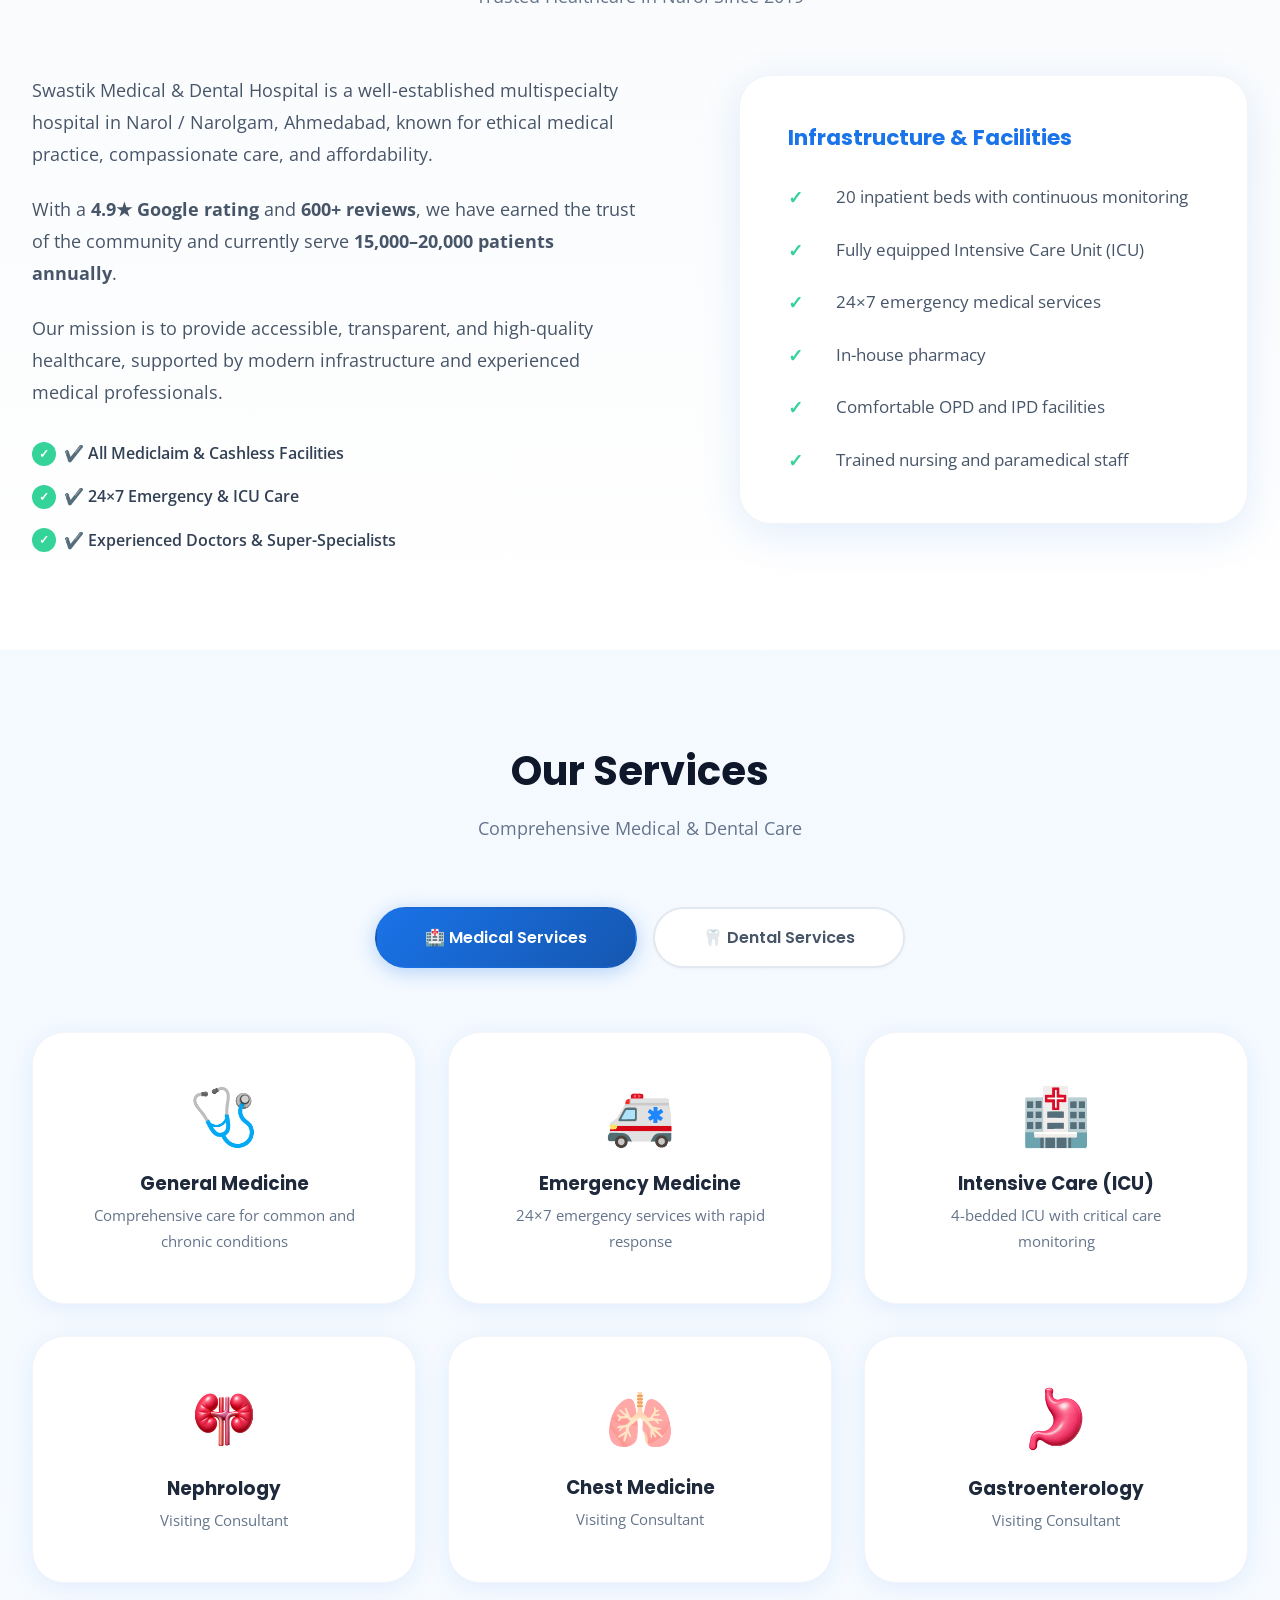
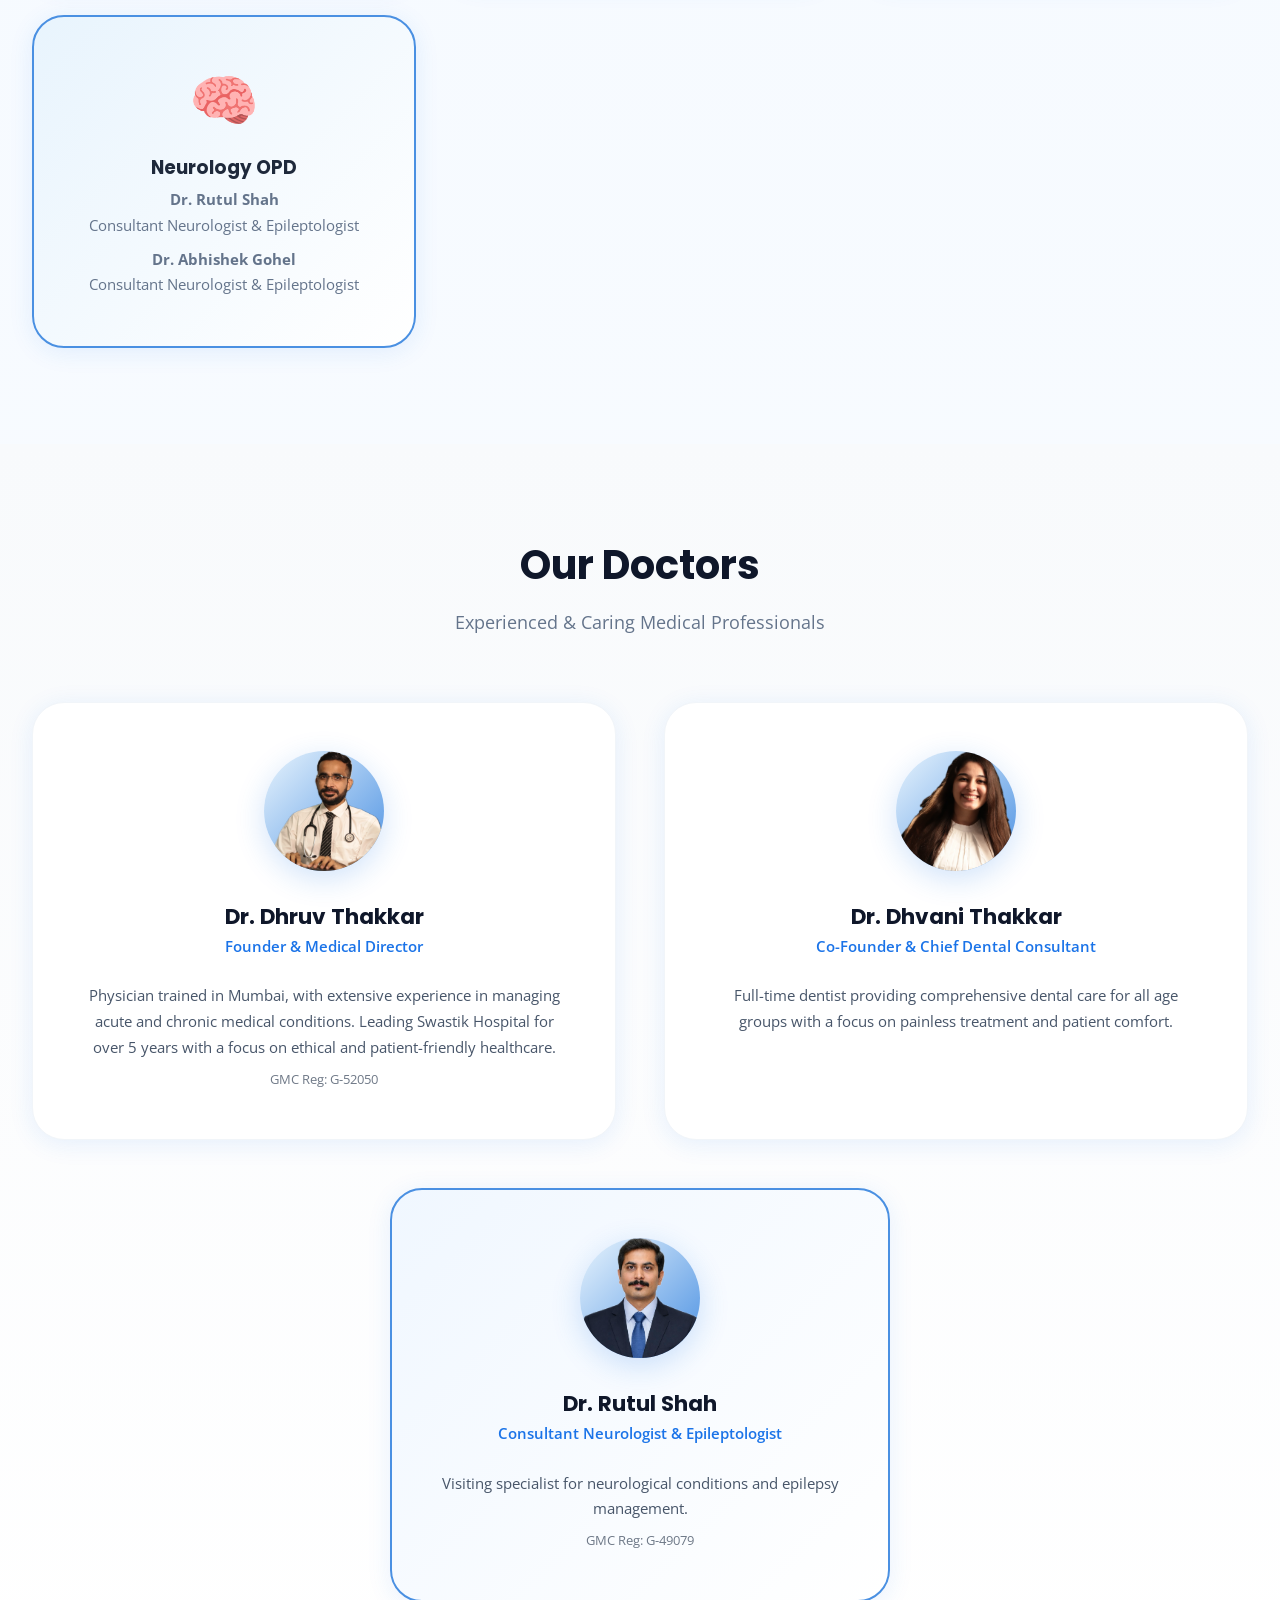
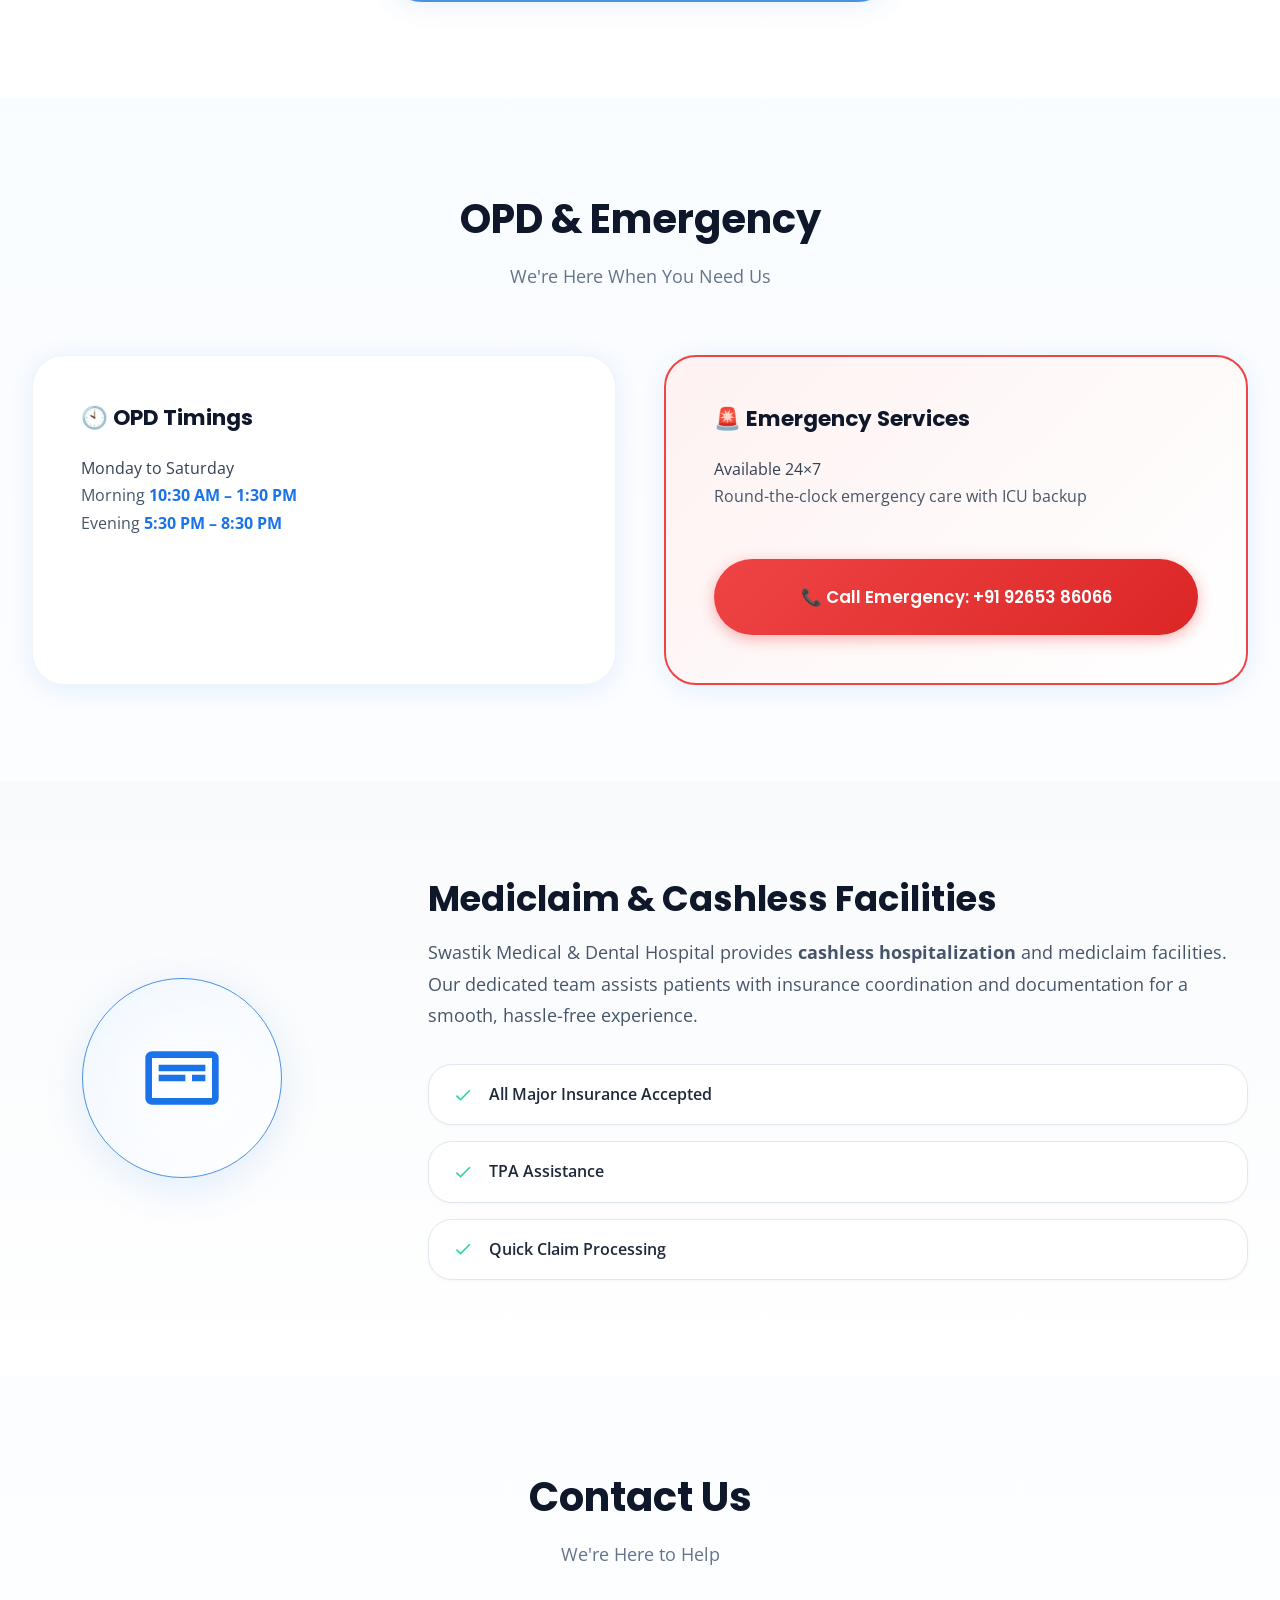
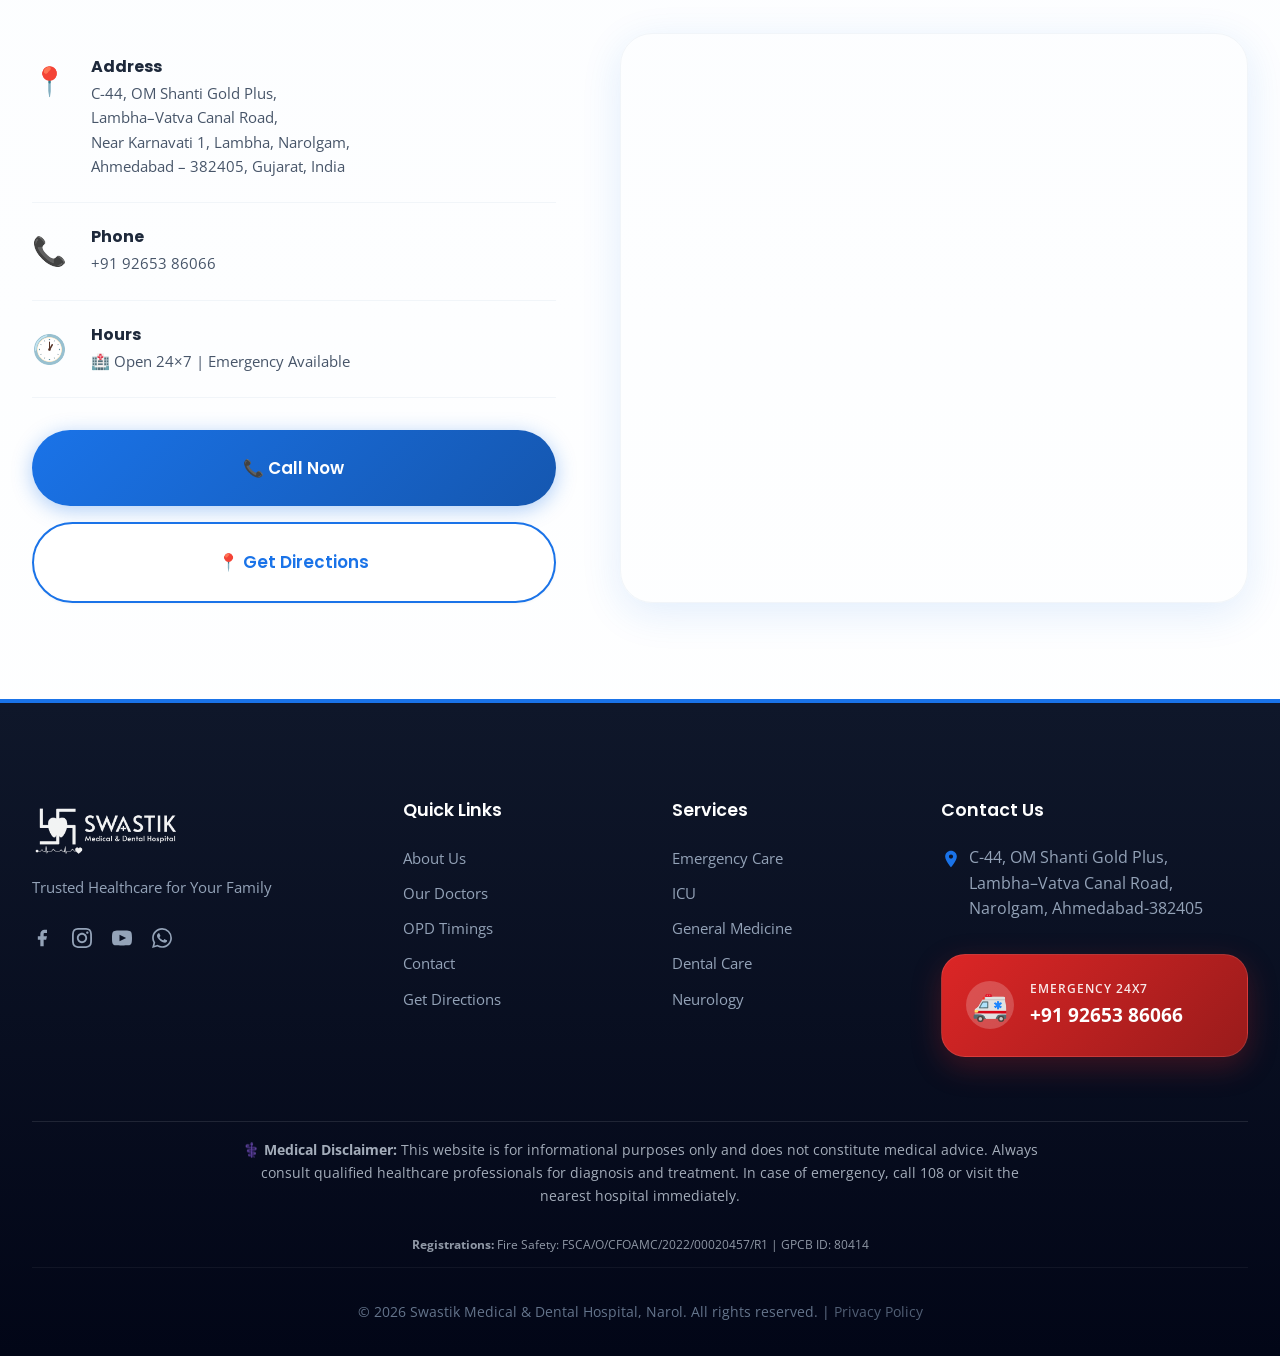
==== commit bf1d69a6: "Fix scroll stutter on mobile - disable parallax on touch devices - Use IntersectionObserver for scro" ====
--- a/index.html
+++ b/index.html
@@ -700,6 +700,75 @@
     </div>
 
     <script src="script.js"></script>
+
+    <!-- Smooth Scroll & Reveal (Mobile Optimized) -->
+    <style>
+        html { scroll-behavior: smooth; }
+        .scroll-reveal { opacity: 0; transform: translateY(20px); transition: opacity 0.6s ease-out, transform 0.6s ease-out; }
+        .scroll-reveal.revealed { opacity: 1; transform: translateY(0); }
+        
+        /* Only enable parallax on desktop */
+        @media (min-width: 769px) and (prefers-reduced-motion: no-preference) {
+            .hero-text-content, .hero-visual { 
+                will-change: transform, opacity;
+                transition: transform 0.15s linear, opacity 0.15s linear; 
+            }
+        }
+    </style>
+
+    <script>
+    (function() {
+        'use strict';
+        
+        // Only run parallax on desktop
+        const isMobile = window.innerWidth < 769 || 'ontouchstart' in window;
+        const prefersReducedMotion = window.matchMedia('(prefers-reduced-motion: reduce)').matches;
+        
+        const revealElements = document.querySelectorAll('.highlight-card, .service-card, .doctor-card, .testimonial-card, .about-card, .opd-card, .feature-card');
+        revealElements.forEach(el => el.classList.add('scroll-reveal'));
+        
+        // Simple reveal on scroll (works everywhere)
+        const observer = new IntersectionObserver((entries) => {
+            entries.forEach(entry => {
+                if (entry.isIntersecting) {
+                    entry.target.classList.add('revealed');
+                }
+            });
+        }, { threshold: 0.1, rootMargin: '0px 0px -50px 0px' });
+        
+        revealElements.forEach(el => observer.observe(el));
+        
+        // Parallax only on desktop (no touch)
+        if (!isMobile && !prefersReducedMotion) {
+            const heroText = document.querySelector('.hero-text-content');
+            const heroVisual = document.querySelector('.hero-visual');
+            let ticking = false;
+            
+            function updateParallax() {
+                const scrolled = window.pageYOffset;
+                const windowHeight = window.innerHeight;
+                
+                if (scrolled < windowHeight) {
+                    if (heroText) {
+                        heroText.style.transform = `translateY(${scrolled * 0.2}px)`;
+                        heroText.style.opacity = Math.max(0, 1 - (scrolled / (windowHeight * 0.8)));
+                    }
+                    if (heroVisual) {
+                        heroVisual.style.transform = `translateY(${scrolled * 0.1}px)`;
+                    }
+                }
+                ticking = false;
+            }
+            
+            window.addEventListener('scroll', () => {
+                if (!ticking) {
+                    requestAnimationFrame(updateParallax);
+                    ticking = true;
+                }
+            }, { passive: true });
+        }
+    })();
+    </script>
 </body>
 
 </html>
